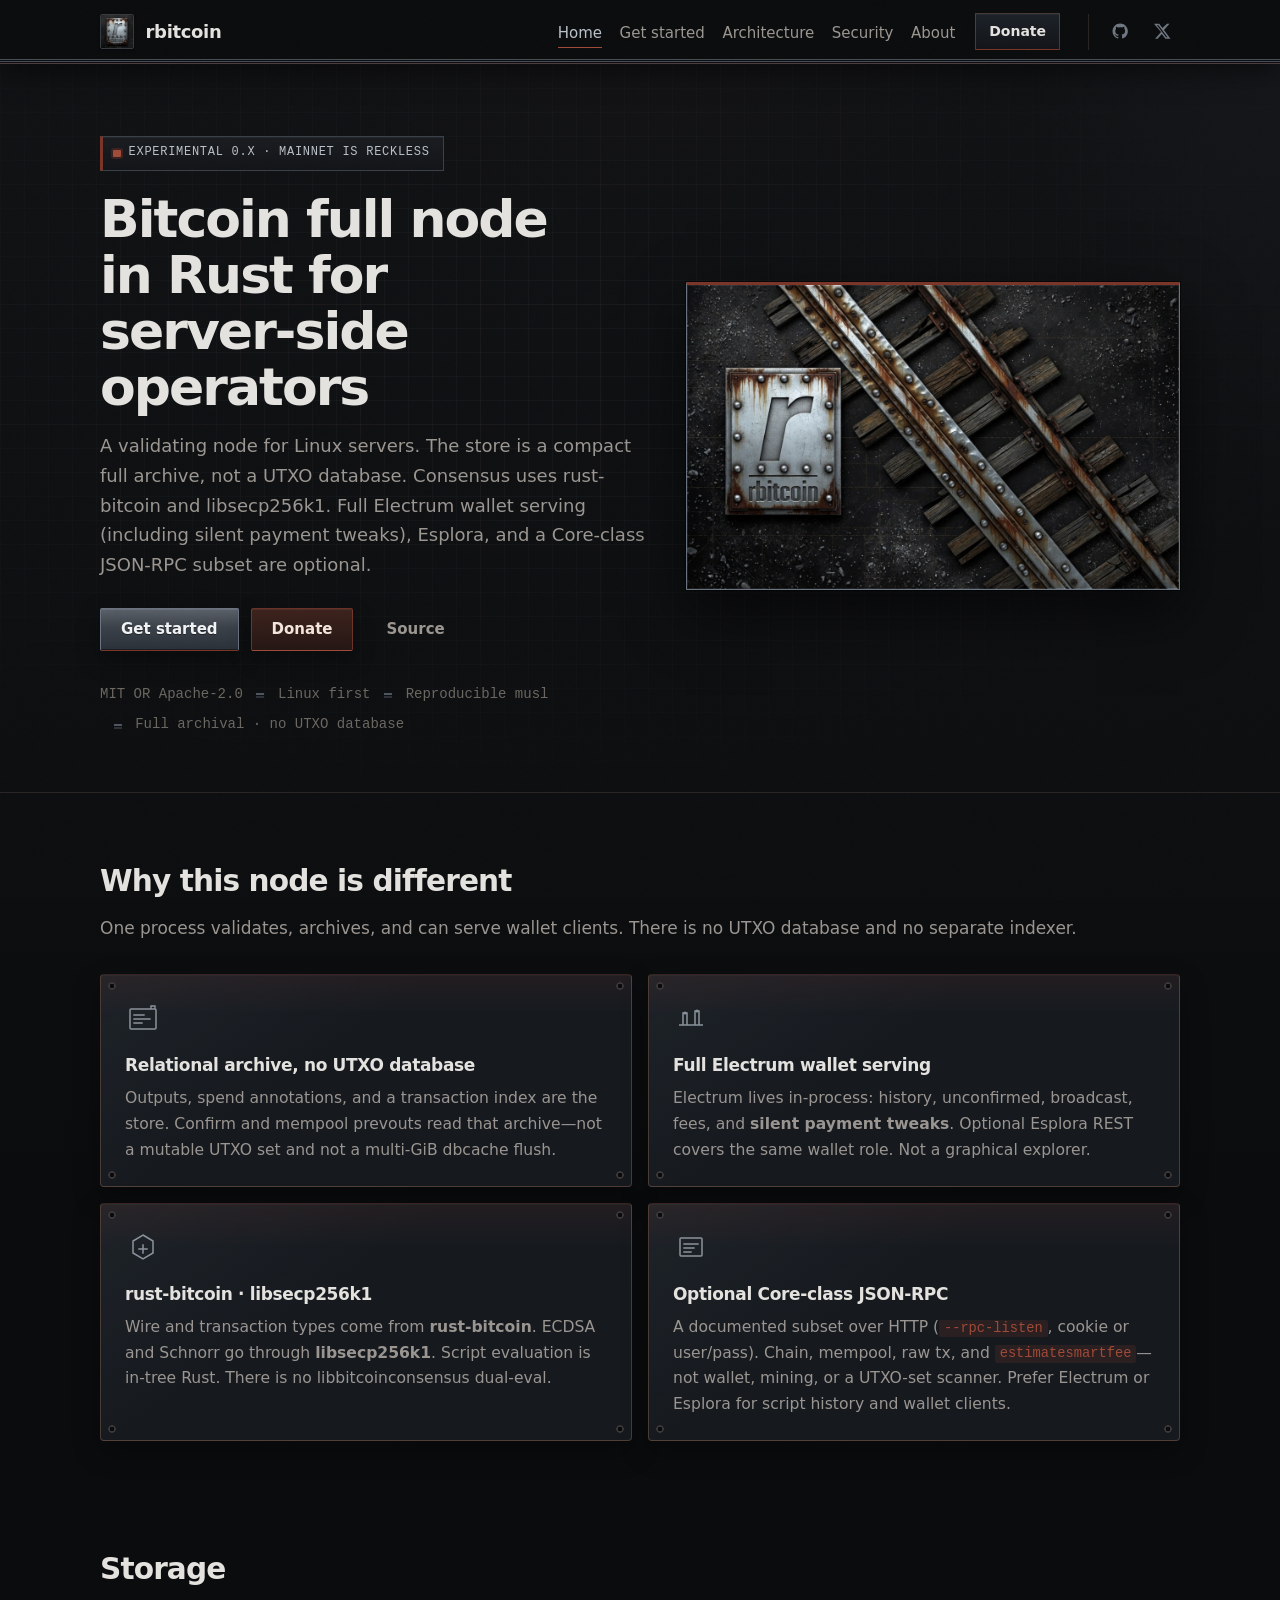
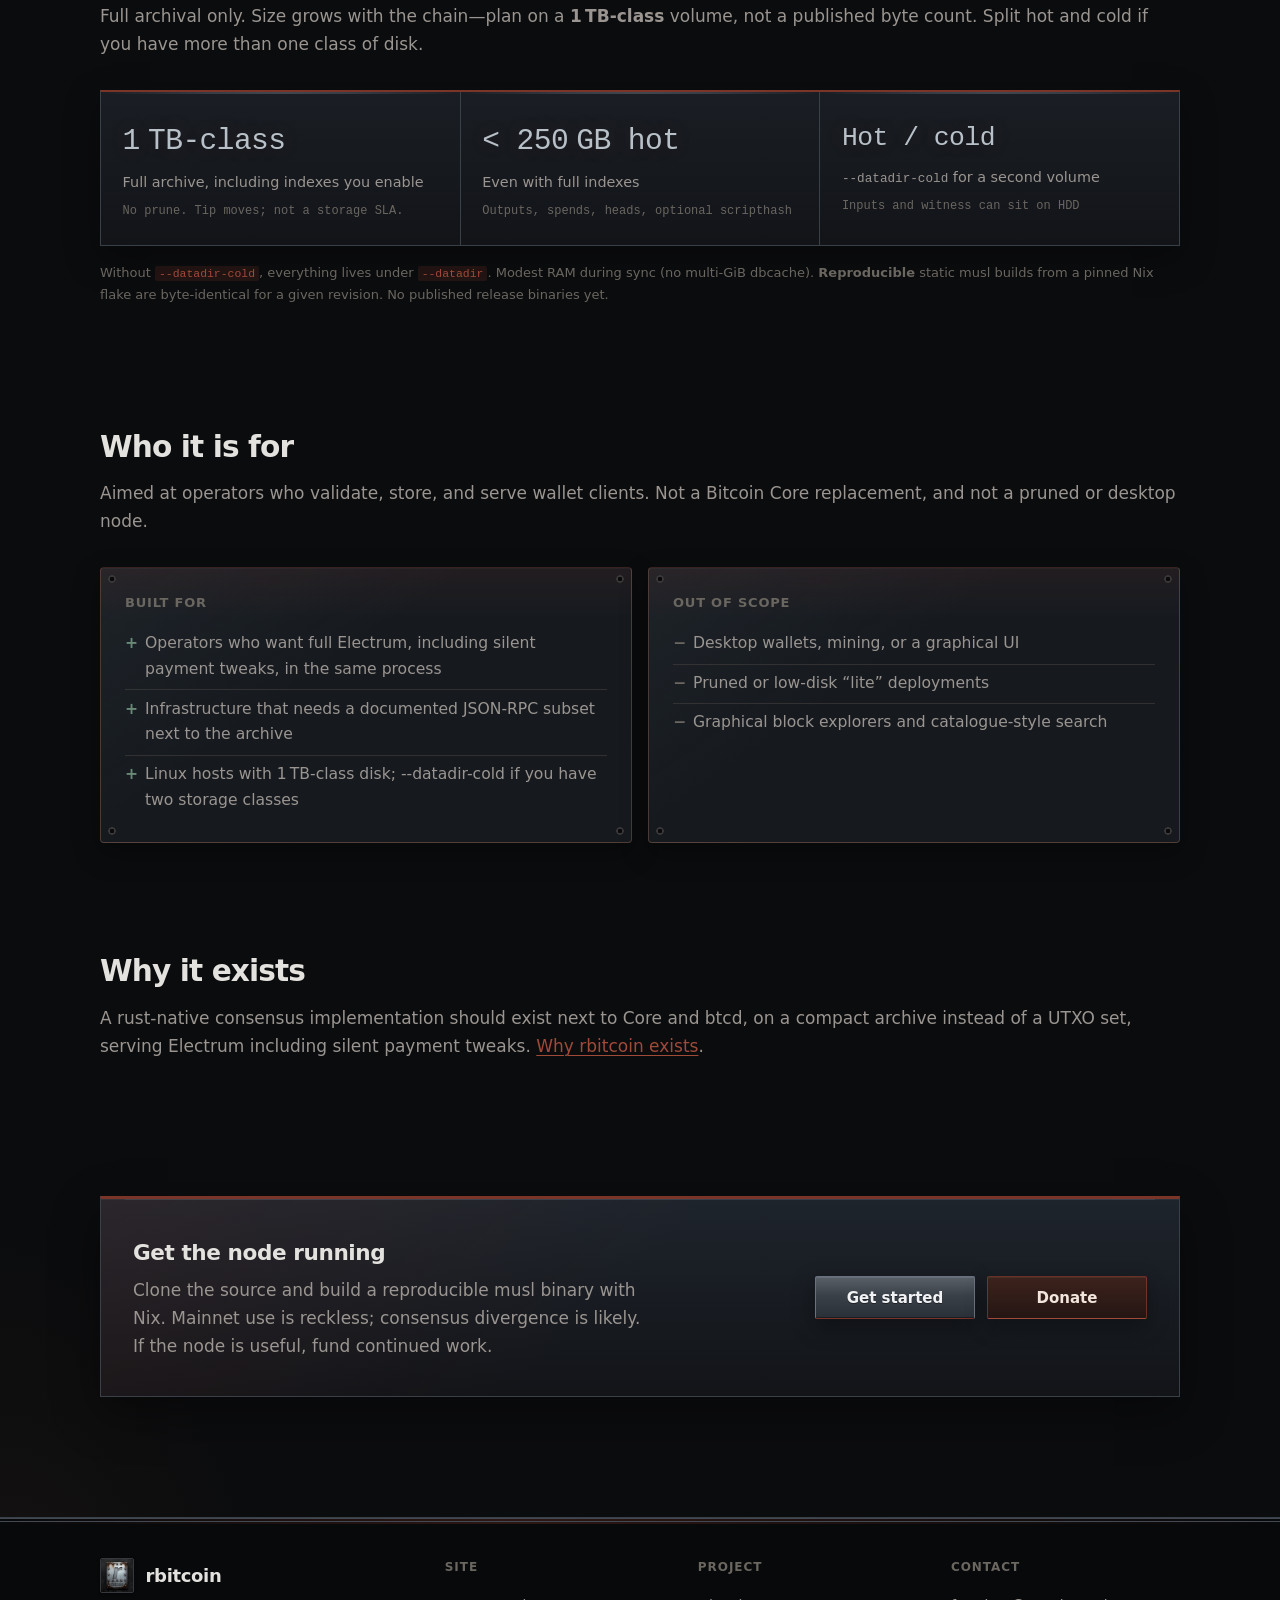
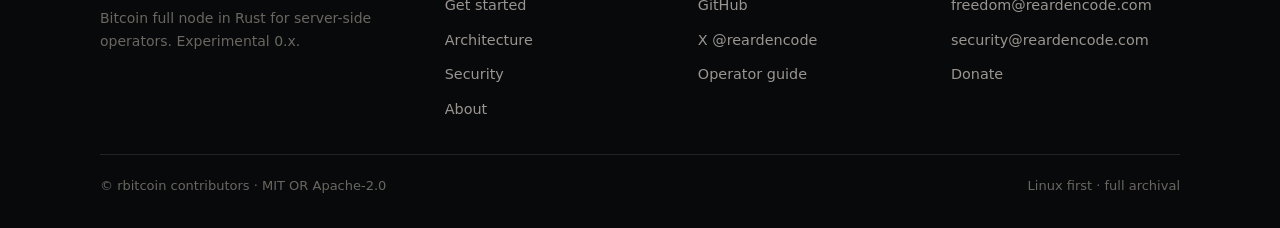
==== public/index.html @ 9a4e05b3 "Add first-person prose on why rbitcoin exists. Lead with an independent rust-native consensus implem" ====
<!DOCTYPE html>
<html lang="en">
  <head>
    <meta charset="utf-8" />
    <meta name="viewport" content="width=device-width, initial-scale=1" />
    <title>rbitcoin — Bitcoin full node in Rust</title>
    <meta
      name="description"
      content="rbitcoin is a Bitcoin full node in Rust: compact full archive on 1 TB-class disks, rust-bitcoin and libsecp256k1, full Electrum including silent payment tweaks, reproducible musl builds."
    />
    <link rel="canonical" href="https://rbitcoin.org/" />
    <meta property="og:type" content="website" />
    <meta property="og:url" content="https://rbitcoin.org/" />
    <meta property="og:title" content="rbitcoin — Bitcoin full node in Rust" />
    <meta
      property="og:description"
      content="Bitcoin full node in Rust for server-side operators. Experimental 0.x. Mainnet use is reckless; consensus divergence is likely."
    />
    <meta property="og:image" content="https://rbitcoin.org/assets/img/og-image.jpg" />
    <meta name="twitter:card" content="summary_large_image" />
    <meta name="twitter:title" content="rbitcoin — Bitcoin full node in Rust" />
    <meta
      name="twitter:description"
      content="Compact full archive, rust-bitcoin and libsecp256k1. Full Electrum including silent payment tweaks."
    />
    <meta name="twitter:image" content="https://rbitcoin.org/assets/img/og-image.jpg" />
    <link rel="icon" href="assets/img/favicon.svg" type="image/svg+xml" />
    <link rel="icon" href="assets/img/icon-192.jpg" type="image/jpeg" sizes="192x192" />
    <link rel="apple-touch-icon" href="assets/img/apple-touch-icon.jpg" sizes="180x180" />
    <link rel="manifest" href="site.webmanifest" />
    <link rel="stylesheet" href="assets/css/main.css" />
  </head>
  <body>
    <a class="skip-link" href="#main">Skip to content</a>
    <header class="site-header">
      <div class="header-inner">
        <a class="brand" href="index.html">
          <img class="brand-mark" src="assets/img/logo.jpg" width="32" height="32" alt="" />
          <span class="brand-name">rbitcoin</span>
        </a>
        <button
          class="nav-toggle"
          type="button"
          data-nav-toggle
          aria-expanded="false"
          aria-controls="site-nav"
          aria-label="Open menu"
        >
          <svg viewBox="0 0 24 24" fill="none" stroke="currentColor" stroke-width="2" aria-hidden="true">
            <path d="M4 7h16M4 12h16M4 17h16" stroke-linecap="round" />
          </svg>
        </button>
        <nav class="nav" id="site-nav" data-nav aria-label="Primary">
          <ul class="nav-links">
            <li><a href="index.html" aria-current="page">Home</a></li>
            <li><a href="get-started/index.html">Get started</a></li>
            <li><a href="architecture/index.html">Architecture</a></li>
            <li><a href="security/index.html">Security</a></li>
            <li><a href="about/index.html">About</a></li>
            <li><a class="nav-cta" href="about/index.html#donate">Donate</a></li>
          </ul>
          <div class="nav-social">
            <a
              class="icon-link"
              href="https://github.com/reardencode/rbitcoin"
              rel="noopener noreferrer"
              target="_blank"
              aria-label="GitHub"
            >
              <svg viewBox="0 0 24 24" fill="currentColor" aria-hidden="true">
                <path
                  d="M12 2C6.477 2 2 6.477 2 12c0 4.42 2.865 8.166 6.839 9.489.5.092.682-.217.682-.482 0-.237-.009-.866-.013-1.7-2.782.603-3.369-1.342-3.369-1.342-.454-1.155-1.11-1.462-1.11-1.462-.908-.62.069-.608.069-.608 1.003.07 1.531 1.03 1.531 1.03.892 1.529 2.341 1.087 2.91.832.092-.647.35-1.088.636-1.338-2.22-.253-4.555-1.11-4.555-4.943 0-1.091.39-1.984 1.029-2.683-.103-.253-.446-1.27.098-2.647 0 0 .84-.269 2.75 1.025A9.578 9.578 0 0112 6.836c.85.004 1.705.114 2.504.336 1.909-1.294 2.747-1.025 2.747-1.025.546 1.377.203 2.394.1 2.647.64.699 1.028 1.592 1.028 2.683 0 3.842-2.339 4.687-4.566 4.935.359.309.678.919.678 1.852 0 1.336-.012 2.415-.012 2.743 0 .267.18.578.688.48C19.138 20.161 22 16.416 22 12c0-5.523-4.477-10-10-10z"
                />
              </svg>
            </a>
            <a
              class="icon-link"
              href="https://x.com/reardencode"
              rel="noopener noreferrer"
              target="_blank"
              aria-label="X (Twitter)"
            >
              <svg viewBox="0 0 24 24" fill="currentColor" aria-hidden="true">
                <path
                  d="M18.244 2.25h3.308l-7.227 8.26 8.502 11.24H16.17l-4.714-6.231-5.401 6.231H2.744l7.727-8.835L1.254 2.25H8.08l4.253 5.622L18.244 2.25zm-1.161 17.52h1.833L7.084 4.126H5.117L17.083 19.77z"
                />
              </svg>
            </a>
          </div>
        </nav>
      </div>
    </header>

    <main id="main">
      <section class="hero hero-split">
        <div class="container">
          <div class="hero-copy">
            <div class="status-chip">Experimental 0.x · mainnet is reckless</div>
            <h1>Bitcoin full node in Rust for server-side operators</h1>
            <p class="hero-lead">
              A validating node for Linux servers. The store is a compact full archive, not a UTXO
              database. Consensus uses rust-bitcoin and libsecp256k1. Full Electrum wallet serving
              (including silent payment tweaks), Esplora, and a Core-class JSON-RPC subset are
              optional.
            </p>
            <div class="hero-actions">
              <a class="btn btn-primary" href="get-started/index.html">Get started</a>
              <a class="btn btn-donate" href="about/index.html#donate">Donate</a>
              <a
                class="btn btn-ghost"
                href="https://github.com/reardencode/rbitcoin"
                rel="noopener noreferrer"
                target="_blank"
                >Source</a
              >
            </div>
            <div class="meta-row">
              <span>MIT OR Apache-2.0</span>
              <span>Linux first</span>
              <span>Reproducible musl</span>
              <span>Full archival · no UTXO database</span>
            </div>
          </div>
          <div class="hero-visual">
            <img
              src="assets/img/og-image.jpg"
              width="1200"
              height="675"
              alt="rbitcoin steel monogram plate beside weathered rails"
              decoding="async"
              fetchpriority="high"
            />
          </div>
        </div>
      </section>

      <hr class="divider" />

      <section class="section">
        <div class="container">
          <div class="section-head">
            <h2>Why this node is different</h2>
            <p>
              One process validates, archives, and can serve wallet clients. There is no UTXO
              database and no separate indexer.
            </p>
          </div>
          <div class="grid-2">
            <article class="card">
              <svg class="card-icon" viewBox="0 0 36 36" fill="none" aria-hidden="true">
                <rect x="5" y="8" width="26" height="20" rx="1" stroke="currentColor" stroke-width="1.5" />
                <path d="M9 14h10M9 18h16M9 22h8" stroke="currentColor" stroke-width="1.4" stroke-linecap="square" />
                <path d="M26 8v-3h4v3" stroke="currentColor" stroke-width="1.4" />
              </svg>
              <h3>Relational archive, no UTXO database</h3>
              <p>
                Outputs, spend annotations, and a transaction index are the store. Confirm and
                mempool prevouts read that archive—not a mutable UTXO set and not a multi‑GiB
                dbcache flush.
              </p>
            </article>
            <article class="card">
              <svg class="card-icon" viewBox="0 0 36 36" fill="none" aria-hidden="true">
                <path d="M6 24h24M10 24V12h4v12M22 24V10h4v14" stroke="currentColor" stroke-width="1.5" />
                <circle cx="12" cy="12" r="1.6" fill="currentColor" />
                <circle cx="24" cy="10" r="1.6" fill="currentColor" />
              </svg>
              <h3>Full Electrum wallet serving</h3>
              <p>
                Electrum lives in-process: history, unconfirmed, broadcast, fees, and
                <strong>silent payment tweaks</strong>. Optional Esplora REST covers the same wallet
                role. Not a graphical explorer.
              </p>
            </article>
            <article class="card">
              <svg class="card-icon" viewBox="0 0 36 36" fill="none" aria-hidden="true">
                <path d="M18 6l10 6v12l-10 6-10-6V12z" stroke="currentColor" stroke-width="1.5" />
                <path d="M18 16v8M14 20h8" stroke="currentColor" stroke-width="1.5" stroke-linecap="square" />
              </svg>
              <h3>rust-bitcoin · libsecp256k1</h3>
              <p>
                Wire and transaction types come from <strong>rust-bitcoin</strong>. ECDSA and Schnorr
                go through <strong>libsecp256k1</strong>. Script evaluation is in-tree Rust. There is
                no libbitcoinconsensus dual-eval.
              </p>
            </article>
            <article class="card">
              <svg class="card-icon" viewBox="0 0 36 36" fill="none" aria-hidden="true">
                <rect x="7" y="9" width="22" height="18" rx="1" stroke="currentColor" stroke-width="1.5" />
                <path d="M11 15h14M11 19h10M11 23h7" stroke="currentColor" stroke-width="1.4" stroke-linecap="square" />
              </svg>
              <h3>Optional Core-class JSON-RPC</h3>
              <p>
                A documented subset over HTTP (<code>--rpc-listen</code>, cookie or user/pass). Chain,
                mempool, raw tx, and <code>estimatesmartfee</code>—not wallet, mining, or a UTXO-set
                scanner. Prefer Electrum or Esplora for script history and wallet clients.
              </p>
            </article>
          </div>
        </div>
      </section>

      <section class="section section-tight">
        <div class="container">
          <div class="section-head">
            <h2>Storage</h2>
            <p>
              Full archival only. Size grows with the chain—plan on a <strong>1 TB-class</strong>
              volume, not a published byte count. Split hot and cold if you have more than one class
              of disk.
            </p>
          </div>
          <div class="metrics">
            <div class="metric">
              <span class="metric-value">1 TB-class</span>
              <span class="metric-label">Full archive, including indexes you enable</span>
              <span class="metric-note">No prune. Tip moves; not a storage SLA.</span>
            </div>
            <div class="metric">
              <span class="metric-value">&lt; 250 GB hot</span>
              <span class="metric-label">Even with full indexes</span>
              <span class="metric-note">Outputs, spends, heads, optional scripthash</span>
            </div>
            <div class="metric">
              <span class="metric-value metric-value-flag">Hot / cold</span>
              <span class="metric-label"><code>--datadir-cold</code> for a second volume</span>
              <span class="metric-note">Inputs and witness can sit on HDD</span>
            </div>
          </div>
          <p class="footnote">
            Without <code>--datadir-cold</code>, everything lives under <code>--datadir</code>.
            Modest RAM during sync (no multi‑GiB dbcache). <strong>Reproducible</strong> static musl
            builds from a pinned Nix flake are byte-identical for a given revision. No published
            release binaries yet.
          </p>
        </div>
      </section>

      <section class="section">
        <div class="container">
          <div class="section-head">
            <h2>Who it is for</h2>
            <p>
              Aimed at operators who validate, store, and serve wallet clients. Not a Bitcoin Core
              replacement, and not a pruned or desktop node.
            </p>
          </div>
          <div class="audience">
            <div class="card list-card for">
              <h3>Built for</h3>
              <ul>
                <li>Operators who want full Electrum, including silent payment tweaks, in the same process</li>
                <li>Infrastructure that needs a documented JSON-RPC subset next to the archive</li>
                <li>Linux hosts with 1 TB-class disk; --datadir-cold if you have two storage classes</li>
              </ul>
            </div>
            <div class="card list-card not">
              <h3>Out of scope</h3>
              <ul>
                <li>Desktop wallets, mining, or a graphical UI</li>
                <li>Pruned or low-disk “lite” deployments</li>
                <li>Graphical block explorers and catalogue-style search</li>
              </ul>
            </div>
          </div>
        </div>
      </section>

      <section class="section section-tight">
        <div class="container">
          <div class="section-head">
            <h2>Why it exists</h2>
            <p>
              A rust-native consensus implementation should exist next to Core and btcd, on a compact
              archive instead of a UTXO set, serving Electrum including silent payment tweaks.
              <a href="about/index.html#why">Why rbitcoin exists</a>.
            </p>
          </div>
        </div>
      </section>

      <section class="section section-tight">
        <div class="container">
          <div class="cta-band">
            <div>
              <h2>Get the node running</h2>
              <p>
                Clone the source and build a reproducible musl binary with Nix. Mainnet use is reckless;
                consensus divergence is likely. If the node is useful, fund continued work.
              </p>
            </div>
            <div class="hero-actions">
              <a class="btn btn-primary" href="get-started/index.html">Get started</a>
              <a class="btn btn-donate" href="about/index.html#donate">Donate</a>
            </div>
          </div>
        </div>
      </section>
    </main>

    <footer class="site-footer">
      <div class="container">
        <div class="footer-grid">
          <div class="footer-brand">
            <a class="brand" href="index.html">
              <img class="brand-mark" src="assets/img/logo.jpg" width="32" height="32" alt="" />
              <span class="brand-name">rbitcoin</span>
            </a>
            <p>Bitcoin full node in Rust for server-side operators. Experimental 0.x.</p>
          </div>
          <div class="footer-col">
            <h3>Site</h3>
            <ul>
              <li><a href="get-started/index.html">Get started</a></li>
              <li><a href="architecture/index.html">Architecture</a></li>
              <li><a href="security/index.html">Security</a></li>
              <li><a href="about/index.html">About</a></li>
            </ul>
          </div>
          <div class="footer-col">
            <h3>Project</h3>
            <ul>
              <li>
                <a href="https://github.com/reardencode/rbitcoin" rel="noopener noreferrer" target="_blank"
                  >GitHub</a
                >
              </li>
              <li>
                <a href="https://x.com/reardencode" rel="noopener noreferrer" target="_blank">X @reardencode</a>
              </li>
              <li>
                <a
                  href="https://github.com/reardencode/rbitcoin/blob/master/OPERATOR.md"
                  rel="noopener noreferrer"
                  target="_blank"
                  >Operator guide</a
                >
              </li>
            </ul>
          </div>
          <div class="footer-col">
            <h3>Contact</h3>
            <ul>
              <li><a href="mailto:freedom@reardencode.com">freedom@reardencode.com</a></li>
              <li><a href="mailto:security@reardencode.com">security@reardencode.com</a></li>
              <li><a href="about/index.html#donate">Donate</a></li>
            </ul>
          </div>
        </div>
        <div class="footer-bottom">
          <span>© rbitcoin contributors · MIT OR Apache-2.0</span>
          <span>Linux first · full archival</span>
        </div>
      </div>
    </footer>
    <script src="assets/js/main.js" defer></script>
  </body>
</html>
---- public/assets/css/main.css ----
/* rbitcoin.org — Rearden Metal / rail / rusted post-collapse */

@font-face {
  font-family: "IBM Plex Sans";
  src: url("../fonts/IBMPlexSans-Regular.woff2") format("woff2");
  font-weight: 400;
  font-style: normal;
  font-display: swap;
}
@font-face {
  font-family: "IBM Plex Sans";
  src: url("../fonts/IBMPlexSans-Medium.woff2") format("woff2");
  font-weight: 500;
  font-style: normal;
  font-display: swap;
}
@font-face {
  font-family: "IBM Plex Sans";
  src: url("../fonts/IBMPlexSans-SemiBold.woff2") format("woff2");
  font-weight: 600;
  font-style: normal;
  font-display: swap;
}
@font-face {
  font-family: "IBM Plex Sans";
  src: url("../fonts/IBMPlexSans-Bold.woff2") format("woff2");
  font-weight: 700;
  font-style: normal;
  font-display: swap;
}
@font-face {
  font-family: "IBM Plex Mono";
  src: url("../fonts/IBMPlexMono-Regular.woff2") format("woff2");
  font-weight: 400;
  font-style: normal;
  font-display: swap;
}
@font-face {
  font-family: "IBM Plex Mono";
  src: url("../fonts/IBMPlexMono-Medium.woff2") format("woff2");
  font-weight: 500;
  font-style: normal;
  font-display: swap;
}

:root {
  /* Ash, slag, soot */
  --bg: #0b0c0e;
  --bg-elevated: #121418;
  --bg-panel: #161a1f;
  --bg-panel-hover: #1c2128;
  --border: rgba(120, 100, 90, 0.28);
  --border-strong: rgba(150, 110, 90, 0.4);
  --text: #e4e2de;
  --text-muted: #9a9590;
  --text-dim: #6a6660;
  /* Oxide rust (not orange copper) + Rearden steel */
  --copper: #7a3428; /* iron oxide */
  --copper-bright: #a04a38;
  --copper-deep: #3d1812;
  --copper-dim: rgba(122, 52, 40, 0.2);
  --brass: #8a8070; /* weathered highlight, not shiny brass */
  --brass-bright: #c4b8a4;
  --patina: #4a5a52; /* cold oxide green-grey */
  --patina-bright: #6a8a78;
  --steel: #6e7680;
  --steel-bright: #b8c0c8;
  --rearden: #8a929c; /* pale Rearden alloy */
  --rail: #3a4048;
  --rail-hi: #6a7280;
  --tie: #2a2218;
  --tie-hi: #4a3a28;
  --ok: #6a8a78;
  --warn: #a04a38;
  --font-sans: "IBM Plex Sans", system-ui, -apple-system, "Segoe UI", sans-serif;
  --font-mono: "IBM Plex Mono", ui-monospace, "Cascadia Code", Menlo, monospace;
  --radius: 4px;
  --radius-sm: 2px;
  --shadow: 0 14px 40px rgba(0, 0, 0, 0.55);
  --max: 1120px;
  --header-h: 4rem;
  --ease: cubic-bezier(0.22, 1, 0.36, 1);
  /* Spike / bolt head */
  --rivet: radial-gradient(
    circle at 38% 32%,
    #9a9088 0 16%,
    #5a5050 28% 40%,
    #2a2424 52% 70%,
    #121010 75% 100%
  );
}

*,
*::before,
*::after {
  box-sizing: border-box;
}

html {
  scroll-behavior: smooth;
}

@media (prefers-reduced-motion: reduce) {
  html {
    scroll-behavior: auto;
  }
  *,
  *::before,
  *::after {
    animation-duration: 0.01ms !important;
    animation-iteration-count: 1 !important;
    transition-duration: 0.01ms !important;
  }
}

body {
  margin: 0;
  min-height: 100vh;
  font-family: var(--font-sans);
  font-size: 1.0625rem;
  line-height: 1.65;
  color: var(--text);
  background: var(--bg);
  background-image:
    /* distant furnace glow — rust, low */
    radial-gradient(ellipse 80% 50% at 50% -20%, rgba(122, 52, 40, 0.12), transparent 55%),
    /* slag heap */
    radial-gradient(ellipse 45% 35% at 0% 100%, rgba(40, 28, 24, 0.5), transparent 50%),
    /* cold steel wash */
    radial-gradient(ellipse 40% 30% at 100% 0%, rgba(100, 110, 120, 0.06), transparent 50%),
    linear-gradient(180deg, #101214 0%, var(--bg) 35%);
  -webkit-font-smoothing: antialiased;
}

/* Film of grit over the page */
body::before {
  content: "";
  position: fixed;
  inset: 0;
  pointer-events: none;
  z-index: 9999;
  opacity: 0.045;
  background-image: url("data:image/svg+xml,%3Csvg viewBox='0 0 256 256' xmlns='http://www.w3.org/2000/svg'%3E%3Cfilter id='n'%3E%3CfeTurbulence type='fractalNoise' baseFrequency='0.85' numOctaves='4' stitchTiles='stitch'/%3E%3C/filter%3E%3Crect width='100%25' height='100%25' filter='url(%23n)'/%3E%3C/svg%3E");
  mix-blend-mode: overlay;
}

img,
svg {
  display: block;
  max-width: 100%;
}

a {
  color: var(--copper-bright);
  text-decoration-thickness: 1px;
  text-underline-offset: 0.18em;
  transition: color 0.15s var(--ease);
}

a:hover {
  color: #c86a52;
}

a:focus-visible,
button:focus-visible,
.btn:focus-visible {
  outline: 2px solid var(--copper-bright);
  outline-offset: 3px;
}

.skip-link {
  position: absolute;
  left: 1rem;
  top: -4rem;
  z-index: 100;
  padding: 0.5rem 1rem;
  background: var(--copper);
  color: #f2e6d4;
  font-weight: 600;
  border-radius: var(--radius-sm);
  text-decoration: none;
}

.skip-link:focus {
  top: 1rem;
}

/* ——— Header (rail section) ——— */
.site-header {
  position: sticky;
  top: 0;
  z-index: 50;
  height: var(--header-h);
  border-bottom: 1px solid var(--rail);
  background: rgba(11, 12, 14, 0.92);
  backdrop-filter: blur(14px);
  -webkit-backdrop-filter: blur(14px);
  box-shadow: 0 8px 28px rgba(0, 0, 0, 0.5);
}

/* Twin rails under header */
.site-header::after {
  content: "";
  position: absolute;
  left: 0;
  right: 0;
  bottom: 0;
  height: 5px;
  background:
    linear-gradient(
      180deg,
      transparent 0,
      transparent 1px,
      var(--rail-hi) 1px,
      var(--rail) 2px,
      transparent 2px,
      transparent 3px,
      var(--rail-hi) 3px,
      var(--rail) 4px,
      transparent 4px
    );
  box-shadow: 0 1px 0 rgba(122, 52, 40, 0.35);
  pointer-events: none;
  opacity: 0.85;
}

.header-inner {
  max-width: var(--max);
  margin: 0 auto;
  padding: 0 1.25rem;
  height: 100%;
  display: flex;
  align-items: center;
  justify-content: space-between;
  gap: 1rem;
}

.brand {
  display: flex;
  align-items: center;
  gap: 0.7rem;
  text-decoration: none;
  color: var(--text);
  font-weight: 600;
  letter-spacing: -0.02em;
}

.brand:hover {
  color: var(--text);
}

.brand img {
  flex-shrink: 0;
}

.brand-name {
  font-size: 1.125rem;
}

.brand-name span {
  color: var(--copper-bright);
  font-weight: 500;
}

.nav {
  display: flex;
  align-items: center;
  gap: 0.25rem 1.25rem;
}

.nav-links {
  display: flex;
  align-items: center;
  gap: 0.15rem 1.1rem;
  list-style: none;
  margin: 0;
  padding: 0;
}

.nav-links a {
  color: var(--text-muted);
  text-decoration: none;
  font-size: 0.9375rem;
  font-weight: 500;
  padding: 0.35rem 0;
  border-bottom: 1px solid transparent;
}

.nav-links a:hover,
.nav-links a[aria-current="page"] {
  color: var(--steel-bright);
  border-bottom-color: var(--copper-bright);
}

.nav-links .nav-cta {
  display: inline-flex;
  align-items: center;
  justify-content: center;
  padding: 0.38rem 0.8rem;
  margin-left: 0.15rem;
  font-size: 0.875rem;
  font-weight: 600;
  color: var(--text);
  text-decoration: none;
  border: 1px solid var(--border-strong);
  border-bottom-color: var(--copper);
  background: linear-gradient(180deg, #1c2128 0%, #121418 100%);
  box-shadow: inset 0 1px 0 rgba(180, 190, 200, 0.06);
}

.nav-links .nav-cta:hover,
.nav-links .nav-cta:focus-visible {
  color: var(--text);
  border-color: var(--steel);
  border-bottom-color: var(--copper-bright);
}

.nav-social {
  display: flex;
  align-items: center;
  gap: 0.35rem;
  margin-left: 0.5rem;
  padding-left: 0.85rem;
  border-left: 1px solid var(--border);
}

.icon-link {
  display: inline-flex;
  align-items: center;
  justify-content: center;
  width: 2.25rem;
  height: 2.25rem;
  color: var(--steel);
  border-radius: var(--radius-sm);
  text-decoration: none;
  transition: color 0.15s, background 0.15s;
}

.icon-link:hover {
  color: var(--text);
  background: var(--bg-panel);
}

.icon-link svg {
  width: 1.15rem;
  height: 1.15rem;
}

.nav-toggle {
  display: none;
  background: transparent;
  border: 1px solid var(--border);
  color: var(--text);
  border-radius: var(--radius-sm);
  width: 2.5rem;
  height: 2.5rem;
  padding: 0;
  cursor: pointer;
  align-items: center;
  justify-content: center;
}

.nav-toggle svg {
  width: 1.25rem;
  height: 1.25rem;
}

@media (max-width: 980px) {
  .nav-toggle {
    display: inline-flex;
  }

  .nav {
    position: fixed;
    inset: var(--header-h) 0 auto 0;
    flex-direction: column;
    align-items: stretch;
    gap: 0;
    padding: 1rem 1.25rem 1.25rem;
    background: rgba(10, 8, 7, 0.97);
    border-bottom: 1px solid var(--border-strong);
    transform: translateY(-120%);
    opacity: 0;
    pointer-events: none;
    transition: transform 0.25s var(--ease), opacity 0.2s;
  }

  .nav.is-open {
    transform: translateY(0);
    opacity: 1;
    pointer-events: auto;
  }

  .nav-links {
    flex-direction: column;
    align-items: stretch;
    gap: 0;
  }

  .nav-links a {
    padding: 0.75rem 0;
    border-bottom: 1px solid var(--border);
  }

  .nav-links .nav-cta {
    margin: 0.75rem 0 0;
    width: 100%;
    padding: 0.7rem 0.8rem;
  }

  .nav-social {
    margin: 0.75rem 0 0;
    padding: 0.75rem 0 0;
    border-left: none;
    border-top: 1px solid var(--border);
  }
}

/* ——— Layout ——— */
main {
  min-height: calc(100vh - var(--header-h) - 12rem);
}

.container {
  max-width: var(--max);
  margin: 0 auto;
  padding: 0 1.25rem;
}

.section {
  padding: 4rem 0;
}

.section-tight {
  padding: 2.5rem 0;
}

.section-head {
  margin-bottom: 2rem;
  max-width: none; /* match full content width (cards/metrics below) */
}

.section-head h2 {
  margin: 0 0 0.5rem;
  font-size: clamp(1.5rem, 3vw, 1.85rem);
  letter-spacing: -0.03em;
  font-weight: 650;
}

.section-head p {
  margin: 0;
  color: var(--text-muted);
}

/* ——— Hero ——— */
.hero {
  position: relative;
  padding: 4.5rem 0 3.5rem;
  overflow: hidden;
}

/* Survey grid + grit (same world as OG art) */
.hero::before {
  content: "";
  position: absolute;
  inset: 0;
  background-image:
    linear-gradient(rgba(122, 52, 40, 0.06) 1px, transparent 1px),
    linear-gradient(90deg, rgba(122, 52, 40, 0.06) 1px, transparent 1px),
    linear-gradient(rgba(110, 118, 128, 0.08) 1px, transparent 1px),
    linear-gradient(90deg, rgba(110, 118, 128, 0.08) 1px, transparent 1px);
  background-size: 120px 120px, 120px 120px, 24px 24px, 24px 24px;
  mask-image: radial-gradient(ellipse 90% 85% at 40% 40%, black 15%, transparent 78%);
  opacity: 0.9;
  pointer-events: none;
}

/* Home hero: copy + full OG art (plate + rails) */
.hero-split .container {
  position: relative;
  z-index: 1;
  display: grid;
  grid-template-columns: minmax(0, 1.05fr) minmax(0, 0.95fr);
  gap: 2rem 2.5rem;
  align-items: center;
}

.hero-copy {
  min-width: 0;
}

.hero-visual {
  position: relative;
  min-width: 0;
  border: 1px solid var(--rail-hi);
  border-top: 3px solid var(--copper);
  box-shadow:
    0 22px 56px rgba(0, 0, 0, 0.62),
    0 0 0 1px rgba(0, 0, 0, 0.55),
    inset 0 0 0 1px rgba(200, 208, 216, 0.08);
  background: #0a0c0e;
  overflow: hidden;
  aspect-ratio: 16 / 10;
}

.hero-visual img {
  display: block;
  width: 100%;
  height: 100%;
  object-fit: cover;
  object-position: center;
}

.hero-visual::after {
  content: "";
  position: absolute;
  inset: 0;
  pointer-events: none;
  box-shadow: inset 0 0 40px rgba(0, 0, 0, 0.35);
  border: 1px solid rgba(138, 146, 156, 0.12);
}

/* Subpages: photoreal track strip (same asset family as OG) */
.hero-tracks {
  position: absolute;
  z-index: 0;
  top: 0;
  right: 0;
  bottom: 0;
  width: min(42%, 28rem);
  pointer-events: none;
  overflow: hidden;
  opacity: 0.9;
  mask-image: linear-gradient(90deg, transparent 0%, black 18%, black 100%);
  -webkit-mask-image: linear-gradient(90deg, transparent 0%, black 18%, black 100%);
  box-shadow: inset 8px 0 20px rgba(0, 0, 0, 0.35);
}

.hero-tracks img {
  display: block;
  width: 100%;
  height: 100%;
  object-fit: cover;
  object-position: 30% center;
  filter: saturate(0.88) contrast(1.08) brightness(0.92);
}

.hero .container {
  position: relative;
  z-index: 1;
}

@media (max-width: 900px) {
  .hero-split .container {
    grid-template-columns: 1fr;
    gap: 1.75rem;
  }

  .hero-visual {
    max-width: 36rem;
    aspect-ratio: 16 / 9;
  }

  .hero-tracks {
    width: min(55%, 18rem);
    opacity: 0.55;
  }
}

@media (max-width: 560px) {
  .hero-tracks {
    display: none;
  }
}

/* Brand mark — photoreal plate (matches OG) */
.brand-mark {
  width: 2.15rem;
  height: 2.15rem;
  object-fit: cover;
  object-position: center;
  border-radius: 2px;
  border: 1px solid rgba(138, 146, 156, 0.35);
  box-shadow: 0 1px 3px rgba(0, 0, 0, 0.45);
}

.status-chip {
  display: inline-flex;
  align-items: center;
  gap: 0.5rem;
  padding: 0.4rem 0.85rem 0.4rem 0.65rem;
  margin-bottom: 1.25rem;
  font-family: var(--font-mono);
  font-size: 0.75rem;
  font-weight: 500;
  letter-spacing: 0.06em;
  text-transform: uppercase;
  color: var(--steel-bright);
  background: linear-gradient(180deg, #1a1c20, #121418);
  border: 1px solid var(--rail);
  border-left: 3px solid var(--copper);
  border-radius: 0;
  box-shadow: inset 0 1px 0 rgba(180, 190, 200, 0.06);
}

.status-chip::before {
  content: "";
  width: 0.45rem;
  height: 0.45rem;
  border-radius: 1px;
  background: var(--copper-bright);
  box-shadow: 0 0 0 2px rgba(122, 52, 40, 0.35);
}

.hero h1 {
  margin: 0 0 1rem;
  max-width: 18ch;
  font-size: clamp(2.2rem, 5.6vw, 3.25rem);
  line-height: 1.08;
  letter-spacing: -0.038em;
  font-weight: 700;
}

.hero-split h1 {
  max-width: 13ch;
}

.hero-lead {
  margin: 0 0 1.75rem;
  max-width: 36rem;
  font-size: 1.125rem;
  color: var(--text-muted);
}

.hero-split .hero-lead {
  max-width: none;
}

.hero-actions {
  display: flex;
  flex-wrap: wrap;
  gap: 0.75rem;
  margin-bottom: 2rem;
}

.meta-row {
  display: flex;
  flex-wrap: wrap;
  align-items: center;
  gap: 0.45rem 0;
  color: var(--text-dim);
  font-size: 0.875rem;
  font-family: var(--font-mono);
}

.meta-row span {
  display: inline-flex;
  align-items: center;
}

.meta-row span:not(:first-child)::before {
  content: "";
  display: inline-block;
  width: 8px;
  height: 2px;
  margin: 0 0.85rem;
  background: var(--rail-hi);
  box-shadow: 0 3px 0 var(--rail);
  flex-shrink: 0;
  opacity: 0.7;
}

/* ——— Buttons ——— */
.btn {
  display: inline-flex;
  align-items: center;
  justify-content: center;
  gap: 0.5rem;
  padding: 0.72rem 1.25rem;
  font-family: inherit;
  font-size: 0.9375rem;
  font-weight: 600;
  line-height: 1.2;
  text-decoration: none;
  border-radius: var(--radius-sm);
  border: 1px solid transparent;
  cursor: pointer;
  transition: background 0.15s, border-color 0.15s, color 0.15s, transform 0.15s, box-shadow 0.15s;
}

.btn:active {
  transform: translateY(1px);
}

.btn-primary {
  background: linear-gradient(180deg, #5a6068 0%, #3a4048 45%, #2a3038 100%);
  color: #f0f2f4;
  border-color: var(--rail-hi);
  border-bottom-color: var(--copper);
  box-shadow:
    0 1px 0 rgba(200, 210, 220, 0.12) inset,
    0 -1px 0 rgba(0, 0, 0, 0.4) inset,
    0 8px 22px rgba(0, 0, 0, 0.35);
  text-shadow: 0 1px 0 rgba(0, 0, 0, 0.4);
}

.btn-primary:hover {
  color: #fff;
  background: linear-gradient(180deg, #6a7280 0%, #4a525c 50%, #3a4048 100%);
  border-bottom-color: var(--copper-bright);
}

.btn-secondary {
  background: linear-gradient(180deg, #1c2128 0%, #121418 100%);
  color: var(--text);
  border-color: var(--border-strong);
  box-shadow: inset 0 1px 0 rgba(180, 190, 200, 0.06);
}

.btn-secondary:hover {
  color: var(--text);
  background: var(--bg-panel-hover);
  border-color: var(--steel);
}

.btn-ghost {
  background: transparent;
  color: var(--text-muted);
  border-color: transparent;
}

.btn-ghost:hover {
  color: var(--steel-bright);
  background: rgba(30, 34, 40, 0.7);
}

.btn-donate {
  background: linear-gradient(180deg, #3d221c 0%, #241614 100%);
  color: #f2e6dc;
  border-color: rgba(160, 74, 56, 0.55);
  border-bottom-color: var(--copper-bright);
  box-shadow:
    inset 0 1px 0 rgba(200, 160, 140, 0.1),
    0 8px 22px rgba(0, 0, 0, 0.32);
}

.btn-donate:hover {
  color: #fff8f2;
  background: linear-gradient(180deg, #4a2a22 0%, #2e1a16 100%);
  border-color: var(--copper-bright);
}

/* ——— Cards / grid ——— */
.grid-3 {
  display: grid;
  grid-template-columns: repeat(3, 1fr);
  gap: 1rem;
}

.grid-2 {
  display: grid;
  grid-template-columns: repeat(2, 1fr);
  gap: 1rem;
}

@media (max-width: 860px) {
  .grid-3 {
    grid-template-columns: 1fr;
  }
  .grid-2 {
    grid-template-columns: 1fr;
  }
}

.card {
  position: relative;
  background-color: var(--bg-panel);
  background-image:
    /* bolt holes at corners — mill plate */
    radial-gradient(circle at 11px 11px, #0a0a0c 0 2px, #3a3838 2.5px 3.5px, transparent 4px),
    radial-gradient(circle at calc(100% - 11px) 11px, #0a0a0c 0 2px, #3a3838 2.5px 3.5px, transparent 4px),
    radial-gradient(circle at 11px calc(100% - 11px), #0a0a0c 0 2px, #3a3838 2.5px 3.5px, transparent 4px),
    radial-gradient(circle at calc(100% - 11px) calc(100% - 11px), #0a0a0c 0 2px, #3a3838 2.5px 3.5px, transparent 4px),
    /* rust bleed top edge */
    linear-gradient(180deg, rgba(122, 52, 40, 0.12) 0%, transparent 18%),
    linear-gradient(145deg, rgba(90, 100, 110, 0.12) 0%, transparent 40%);
  border: 1px solid var(--border-strong);
  border-top-color: rgba(122, 52, 40, 0.35);
  border-radius: var(--radius);
  padding: 1.45rem 1.5rem 1.4rem;
  box-shadow:
    0 1px 0 rgba(180, 190, 200, 0.04) inset,
    0 10px 28px rgba(0, 0, 0, 0.32);
  transition: border-color 0.15s, background-color 0.15s, box-shadow 0.15s;
}

.card:hover {
  border-color: rgba(150, 120, 110, 0.5);
  border-top-color: rgba(160, 74, 56, 0.55);
  background-color: var(--bg-panel-hover);
  box-shadow:
    0 1px 0 rgba(180, 190, 200, 0.07) inset,
    0 12px 32px rgba(0, 0, 0, 0.4);
}

.card-icon {
  width: 2.25rem;
  height: 2.25rem;
  margin: 0.15rem 0 0.9rem;
  color: var(--rearden);
}

.card h3 {
  margin: 0 0 0.45rem;
  font-size: 1.0625rem;
  letter-spacing: -0.02em;
}

.card p {
  margin: 0;
  color: var(--text-muted);
  font-size: 0.975rem;
}

/* ——— Metrics ——— */
.metrics {
  display: grid;
  grid-template-columns: repeat(3, 1fr);
  gap: 1px;
  background: var(--rail);
  border: 1px solid var(--rail);
  border-top: 2px solid var(--copper);
  border-radius: 0;
  overflow: hidden;
  box-shadow: 0 12px 32px rgba(0, 0, 0, 0.35);
}

.metric {
  position: relative;
  background: linear-gradient(180deg, #1a1e24 0%, #121418 100%);
  padding: 1.55rem 1.35rem 1.45rem;
}

.metric::before {
  content: "";
  position: absolute;
  left: 0;
  right: 0;
  top: 0;
  height: 2px;
  background: linear-gradient(90deg, transparent, var(--rail-hi) 30%, var(--rearden) 50%, var(--rail-hi) 70%, transparent);
  opacity: 0.35;
}

.metric-value {
  display: block;
  font-family: var(--font-mono);
  font-size: clamp(1.5rem, 3vw, 1.85rem);
  font-weight: 500;
  color: var(--steel-bright);
  letter-spacing: -0.02em;
  margin-bottom: 0.35rem;
  text-shadow: 0 0 20px rgba(122, 52, 40, 0.2);
}

.metric-label {
  display: block;
  font-size: 0.9rem;
  color: var(--text-muted);
}

.metric-note {
  display: block;
  margin-top: 0.45rem;
  font-size: 0.75rem;
  color: var(--text-dim);
  font-family: var(--font-mono);
}

.metric-value-flag {
  font-size: clamp(1.35rem, 2.6vw, 1.65rem);
}

.metric .metric-label code {
  color: inherit;
  background: transparent;
  padding: 0;
}

@media (max-width: 720px) {
  .metrics {
    grid-template-columns: 1fr;
  }
}

.footnote {
  margin-top: 1rem;
  font-size: 0.8125rem;
  color: var(--text-dim);
}

/* ——— Tables ——— */
.table-wrap {
  overflow-x: auto;
  border: 1px solid var(--rail);
  border-top: 2px solid var(--copper);
  border-radius: 0;
  background: var(--bg-panel);
}

table {
  width: 100%;
  border-collapse: collapse;
  font-size: 0.9375rem;
}

th,
td {
  padding: 0.85rem 1rem;
  text-align: left;
  vertical-align: top;
  border-bottom: 1px solid var(--border);
}

th {
  font-weight: 600;
  font-size: 0.8125rem;
  text-transform: uppercase;
  letter-spacing: 0.04em;
  color: var(--text-muted);
  background: rgba(0, 0, 0, 0.2);
  white-space: nowrap;
}

tr:last-child td {
  border-bottom: none;
}

td:first-child {
  font-weight: 500;
  color: var(--steel-bright);
  white-space: nowrap;
}

/* ——— Callout ——— */
.callout {
  display: flex;
  gap: 1rem;
  padding: 1.15rem 1.25rem;
  border-radius: 0;
  border: 1px solid rgba(122, 52, 40, 0.4);
  border-left: 3px solid var(--copper);
  background: rgba(50, 28, 24, 0.25);
  box-shadow: inset 0 0 0 1px rgba(0, 0, 0, 0.25);
}

.callout-warn {
  border-color: rgba(122, 52, 40, 0.5);
  border-left-color: var(--copper-bright);
  background: rgba(50, 28, 24, 0.3);
}

.callout-info {
  border-color: rgba(80, 100, 110, 0.35);
  border-left-color: var(--steel);
  background: rgba(30, 40, 48, 0.35);
}

.callout strong {
  color: var(--copper-bright);
}

.callout p {
  margin: 0;
  color: var(--text-muted);
  font-size: 0.975rem;
}

.callout p + p {
  margin-top: 0.5rem;
}

/* ——— Code ——— */
.pre-wrap {
  position: relative;
  margin: 1rem 0;
  border-radius: 0;
  border: 1px solid var(--rail);
  border-left: 3px solid var(--copper);
  background: #0a0c0e;
  overflow: hidden;
  box-shadow: inset 0 0 0 1px rgba(0, 0, 0, 0.5);
}

.pre-wrap pre {
  margin: 0;
  padding: 1.1rem 1.2rem;
  overflow-x: auto;
  font-family: var(--font-mono);
  font-size: 0.8125rem;
  line-height: 1.55;
  color: #b8c4b0; /* oxidized terminal green-grey */
}

.pre-wrap .copy-btn {
  position: absolute;
  top: 0.55rem;
  right: 0.55rem;
  padding: 0.3rem 0.55rem;
  font-family: var(--font-sans);
  font-size: 0.75rem;
  font-weight: 500;
  color: var(--text-muted);
  background: var(--bg-panel);
  border: 1px solid var(--border);
  border-radius: 4px;
  cursor: pointer;
}

.pre-wrap .copy-btn:hover {
  color: var(--text);
  border-color: var(--steel);
}

.pre-wrap .copy-btn.is-copied {
  color: var(--ok);
  border-color: rgba(111, 191, 138, 0.4);
}

code {
  font-family: var(--font-mono);
  font-size: 0.88em;
  color: var(--copper-bright);
  background: var(--copper-dim);
  padding: 0.1em 0.35em;
  border-radius: 2px;
}

pre code {
  background: none;
  padding: 0;
  color: inherit;
  font-size: inherit;
}

/* ——— Prose pages ——— */
/* Match content column — not full-bleed browser width */
.page-hero {
  position: relative;
  width: 100%;
  max-width: var(--max);
  margin: 0 auto;
  padding: 3rem 1.25rem 1.5rem;
  border-bottom: 1px solid var(--border);
  overflow: hidden;
  box-sizing: border-box;
}

.page-hero .hero-tracks {
  opacity: 0.55;
  width: min(38%, 22rem);
  right: 0;
  top: 0;
  bottom: 0;
}

.page-hero .container {
  position: relative;
  z-index: 1;
  max-width: none;
  margin: 0;
  padding: 0;
}

.page-hero h1 {
  margin: 0 0 0.65rem;
  font-size: clamp(1.85rem, 4vw, 2.4rem);
  letter-spacing: -0.03em;
}

.page-hero p {
  margin: 0;
  max-width: 48rem;
  color: var(--text-muted);
  font-size: 1.0625rem;
  line-height: 1.65;
}

.page-hero .status-chip {
  margin-bottom: 0.85rem;
}

.prose {
  max-width: 44rem;
}

.prose h2 {
  margin: 2.25rem 0 0.75rem;
  font-size: 1.35rem;
  letter-spacing: -0.02em;
}

.prose h3 {
  margin: 1.5rem 0 0.5rem;
  font-size: 1.05rem;
}

.prose p,
.prose ul,
.prose ol {
  color: var(--text-muted);
}

.prose ul,
.prose ol {
  padding-left: 1.25rem;
}

.prose li + li {
  margin-top: 0.35rem;
}

.prose > *:first-child {
  margin-top: 0;
}

/* ——— Pipeline diagram ——— */
/* ——— Store diagram (architecture page) ——— */
.store-diagram {
  display: flex;
  flex-direction: column;
  gap: 0;
  padding: 1.35rem;
  background: #0a0c0e;
  border: 1px solid var(--rail);
  border-top: 3px solid var(--copper);
  box-shadow:
    inset 0 0 32px rgba(0, 0, 0, 0.35),
    0 16px 40px rgba(0, 0, 0, 0.28);
}

.store-layer {
  border: 1px solid var(--border-strong);
  background: var(--bg-panel);
  padding: 1.15rem 1.25rem 1.25rem;
  box-shadow: 0 1px 0 rgba(180, 190, 200, 0.05) inset;
}

.store-layer-a {
  border-color: rgba(138, 146, 156, 0.45);
  border-left: 3px solid var(--rearden);
}

.store-layer-c {
  border-color: rgba(122, 52, 40, 0.4);
  border-left: 3px solid var(--copper);
}

.store-layer-b {
  border-color: rgba(106, 138, 120, 0.4);
  border-left: 3px solid var(--patina-bright);
}

.store-layer-out {
  border-color: rgba(110, 118, 128, 0.4);
  border-left: 3px solid var(--steel);
}

.store-layer-label {
  font-family: var(--font-mono);
  font-size: 0.75rem;
  font-weight: 600;
  letter-spacing: 0.06em;
  text-transform: uppercase;
  color: var(--steel-bright);
  margin-bottom: 0.35rem;
}

.store-layer-a .store-layer-label {
  color: var(--rearden);
}

.store-layer-c .store-layer-label {
  color: var(--copper-bright);
}

.store-layer-b .store-layer-label {
  color: var(--patina-bright);
}

.store-layer-tag {
  margin: 0 0 0.9rem;
  font-size: 0.875rem;
  color: var(--text-dim);
}

.store-cells {
  display: grid;
  grid-template-columns: repeat(3, 1fr);
  gap: 0.65rem;
}

.store-cells-4 {
  grid-template-columns: repeat(4, 1fr);
}

.store-cells-stack {
  grid-template-columns: 1fr;
}

.store-cell {
  display: flex;
  flex-direction: column;
  gap: 0.25rem;
  padding: 0.75rem 0.85rem;
  background: rgba(0, 0, 0, 0.28);
  border: 1px solid var(--border);
  min-height: 3.5rem;
}

.store-cell strong {
  font-family: var(--font-mono);
  font-size: 0.8125rem;
  font-weight: 500;
  color: var(--text);
}

.store-cell span {
  font-size: 0.8rem;
  color: var(--text-muted);
  line-height: 1.4;
}

.store-flow {
  display: flex;
  align-items: center;
  gap: 0.75rem;
  padding: 0.65rem 0.5rem;
}

.store-flow-line {
  flex: 1;
  height: 1px;
  background: linear-gradient(90deg, transparent, var(--rail-hi), transparent);
  opacity: 0.6;
}

.store-flow-caption {
  font-family: var(--font-mono);
  font-size: 0.7rem;
  letter-spacing: 0.04em;
  text-transform: uppercase;
  color: var(--text-dim);
  white-space: nowrap;
}

.store-split {
  display: grid;
  grid-template-columns: 1fr 1fr;
  gap: 0.75rem;
}

@media (max-width: 860px) {
  .store-cells,
  .store-cells-4 {
    grid-template-columns: 1fr 1fr;
  }
}

@media (max-width: 640px) {
  .store-cells,
  .store-cells-4,
  .store-split {
    grid-template-columns: 1fr;
  }
}

/* ——— Split lists ——— */
.audience {
  display: grid;
  grid-template-columns: 1fr 1fr;
  gap: 1rem;
}

@media (max-width: 640px) {
  .audience {
    grid-template-columns: 1fr;
  }
}

.list-card h3 {
  margin: 0 0 0.75rem;
  font-size: 0.8125rem;
  text-transform: uppercase;
  letter-spacing: 0.06em;
  color: var(--text-dim);
}

.list-card ul {
  margin: 0;
  padding: 0;
  list-style: none;
}

.list-card li {
  position: relative;
  padding: 0.4rem 0 0.4rem 1.25rem;
  color: var(--text-muted);
  border-bottom: 1px solid var(--border);
  font-size: 0.975rem;
}

.list-card li:last-child {
  border-bottom: none;
}

.list-card.for li::before {
  content: "+";
  position: absolute;
  left: 0;
  color: var(--ok);
  font-weight: 600;
}

.list-card.not li::before {
  content: "−";
  position: absolute;
  left: 0;
  color: var(--text-dim);
  font-weight: 600;
}

/* ——— CTA band ——— */
.cta-band {
  position: relative;
  margin: 1.5rem 0 3rem;
  padding: 2.25rem 2rem;
  border-radius: 0;
  border: 1px solid var(--rail);
  border-top: 3px solid var(--copper);
  background:
    linear-gradient(135deg, rgba(122, 52, 40, 0.14), transparent 48%),
    linear-gradient(180deg, #1e242c, #121418);
  display: flex;
  flex-wrap: wrap;
  align-items: center;
  justify-content: space-between;
  gap: 1.25rem 1.75rem;
  box-shadow:
    inset 0 1px 0 rgba(180, 190, 200, 0.08),
    0 16px 44px rgba(0, 0, 0, 0.4);
}

.cta-band .btn-primary,
.cta-band .btn-donate {
  min-width: 10rem;
}

.cta-band .btn-secondary {
  min-width: 8rem;
}

/* mini rail line under CTA top */
.cta-band::before {
  content: "";
  position: absolute;
  left: 1.5rem;
  right: 1.5rem;
  top: 0;
  height: 0;
  border-top: 1px solid var(--rail-hi);
  opacity: 0.25;
  pointer-events: none;
}

.cta-band h2 {
  margin: 0 0 0.35rem;
  font-size: 1.35rem;
  letter-spacing: -0.02em;
}

.cta-band p {
  margin: 0;
  color: var(--text-muted);
  max-width: 32rem;
}

.cta-band .hero-actions {
  margin: 0;
}

/* ——— Footer ——— */
.site-footer {
  position: relative;
  border-top: 1px solid var(--rail);
  background: #08090b;
  padding: 2.5rem 0 2rem;
  margin-top: 2rem;
}

/* Twin rails over footer */
.site-footer::before {
  content: "";
  position: absolute;
  left: 0;
  right: 0;
  top: 0;
  height: 6px;
  background:
    linear-gradient(
      180deg,
      var(--rail-hi) 0,
      var(--rail) 1px,
      transparent 1px,
      transparent 3px,
      var(--rail-hi) 3px,
      var(--rail) 4px,
      transparent 4px
    ),
    linear-gradient(90deg, transparent, rgba(122, 52, 40, 0.4) 40%, transparent);
  opacity: 0.8;
  pointer-events: none;
}

.footer-grid {
  display: grid;
  grid-template-columns: 1.4fr 1fr 1fr 1fr;
  gap: 2rem 1.5rem;
  margin-bottom: 2rem;
}

@media (max-width: 800px) {
  .footer-grid {
    grid-template-columns: 1fr 1fr;
  }
}

@media (max-width: 480px) {
  .footer-grid {
    grid-template-columns: 1fr;
  }
}

.footer-brand {
  display: flex;
  flex-direction: column;
  gap: 0.65rem;
}

.footer-brand .brand {
  margin-bottom: 0.25rem;
}

.footer-brand p {
  margin: 0;
  color: var(--text-dim);
  font-size: 0.875rem;
  max-width: 22rem;
}

.footer-col h3 {
  margin: 0 0 0.75rem;
  font-size: 0.75rem;
  text-transform: uppercase;
  letter-spacing: 0.08em;
  color: var(--text-dim);
  font-weight: 600;
}

.footer-col ul {
  list-style: none;
  margin: 0;
  padding: 0;
}

.footer-col li + li {
  margin-top: 0.4rem;
}

.footer-col a {
  color: var(--text-muted);
  text-decoration: none;
  font-size: 0.9rem;
}

.footer-col a:hover {
  color: var(--steel-bright);
}

.footer-bottom {
  display: flex;
  flex-wrap: wrap;
  justify-content: space-between;
  gap: 0.75rem;
  padding-top: 1.25rem;
  border-top: 1px solid var(--border);
  font-size: 0.8125rem;
  color: var(--text-dim);
}

.footer-bottom a {
  color: var(--text-dim);
  text-decoration: none;
}

.footer-bottom a:hover {
  color: var(--text-muted);
}

/* ——— Contact block ——— */
.contact-list {
  list-style: none;
  margin: 0;
  padding: 0;
}

.contact-list li {
  display: flex;
  flex-wrap: wrap;
  gap: 0.35rem 1rem;
  padding: 0.85rem 0;
  border-bottom: 1px solid var(--border);
}

.contact-list .label {
  min-width: 7rem;
  font-weight: 600;
  color: var(--steel-bright);
  font-size: 0.9rem;
}

/* Donate methods */
.donate-block {
  margin-top: 0.5rem;
}

.donate-lead {
  margin: 0 0 1.15rem;
  max-width: 40rem;
}

.donate-block > p:not(.donate-lead) {
  margin: 0 0 1rem;
}

.donate-methods {
  list-style: none;
  margin: 0 0 1rem;
  padding: 0;
  display: grid;
  grid-template-columns: 1fr 1fr;
  gap: 0.75rem;
}

.donate-method {
  display: flex;
  gap: 1rem;
  align-items: flex-start;
  padding: 1.2rem 1.25rem;
  background: var(--bg-panel);
  border: 1px solid var(--border-strong);
  border-left: 3px solid var(--rail);
  box-shadow: 0 8px 22px rgba(0, 0, 0, 0.2);
  transition: border-color 0.15s, box-shadow 0.15s;
}

.donate-method:hover {
  border-color: rgba(150, 120, 110, 0.5);
  box-shadow: 0 10px 26px rgba(0, 0, 0, 0.28);
}

.donate-method-sp {
  grid-column: 1 / -1;
  border-left-color: var(--copper);
}

@media (max-width: 640px) {
  .donate-methods {
    grid-template-columns: 1fr;
  }
}

.donate-icon {
  width: 2.5rem;
  height: 2.5rem;
  flex-shrink: 0;
  border-radius: 0.45rem;
  object-fit: cover;
  background: #0a0c0e;
}

.donate-icon-sp {
  display: flex;
  align-items: center;
  justify-content: center;
  font-family: var(--font-mono);
  font-size: 0.75rem;
  font-weight: 600;
  letter-spacing: 0.04em;
  color: var(--copper-bright);
  border: 1px solid var(--rail);
}

.donate-method-body {
  min-width: 0;
  flex: 1;
  display: flex;
  flex-direction: column;
  align-items: stretch;
  gap: 0.45rem;
}

.donate-method-body strong {
  font-size: 0.95rem;
  color: var(--text);
}

.donate-address-row {
  display: flex;
  align-items: stretch;
  gap: 0.5rem;
  min-width: 0;
}

.ln-address,
.sp-address {
  display: block;
  flex: 1;
  min-width: 0;
  box-sizing: border-box;
  margin: 0;
  padding: 0.65rem 0.85rem;
  font-family: var(--font-mono);
  font-size: 0.8125rem;
  line-height: 1.45;
  word-break: break-all;
  color: var(--steel-bright);
  background: #0a0c0e;
  border: 1px solid var(--rail);
}

.sp-address {
  font-size: 0.72rem;
}

.donate-address-row .copy-btn {
  position: static;
  flex-shrink: 0;
  align-self: center;
  white-space: nowrap;
}

@media (max-width: 520px) {
  .donate-address-row {
    flex-wrap: wrap;
  }

  .donate-address-row .copy-btn {
    width: 100%;
  }
}

/* ——— Utility ——— */
.sr-only {
  position: absolute;
  width: 1px;
  height: 1px;
  padding: 0;
  margin: -1px;
  overflow: hidden;
  clip: rect(0, 0, 0, 0);
  white-space: nowrap;
  border: 0;
}

.mt-0 {
  margin-top: 0;
}
.mb-0 {
  margin-bottom: 0;
}
.mb-2 {
  margin-bottom: 1.5rem;
}
.mt-2 {
  margin-top: 1.5rem;
}
.mt-3 {
  margin-top: 2rem;
}

.divider {
  height: 1px;
  background: var(--border);
  border: 0;
  margin: 0;
}
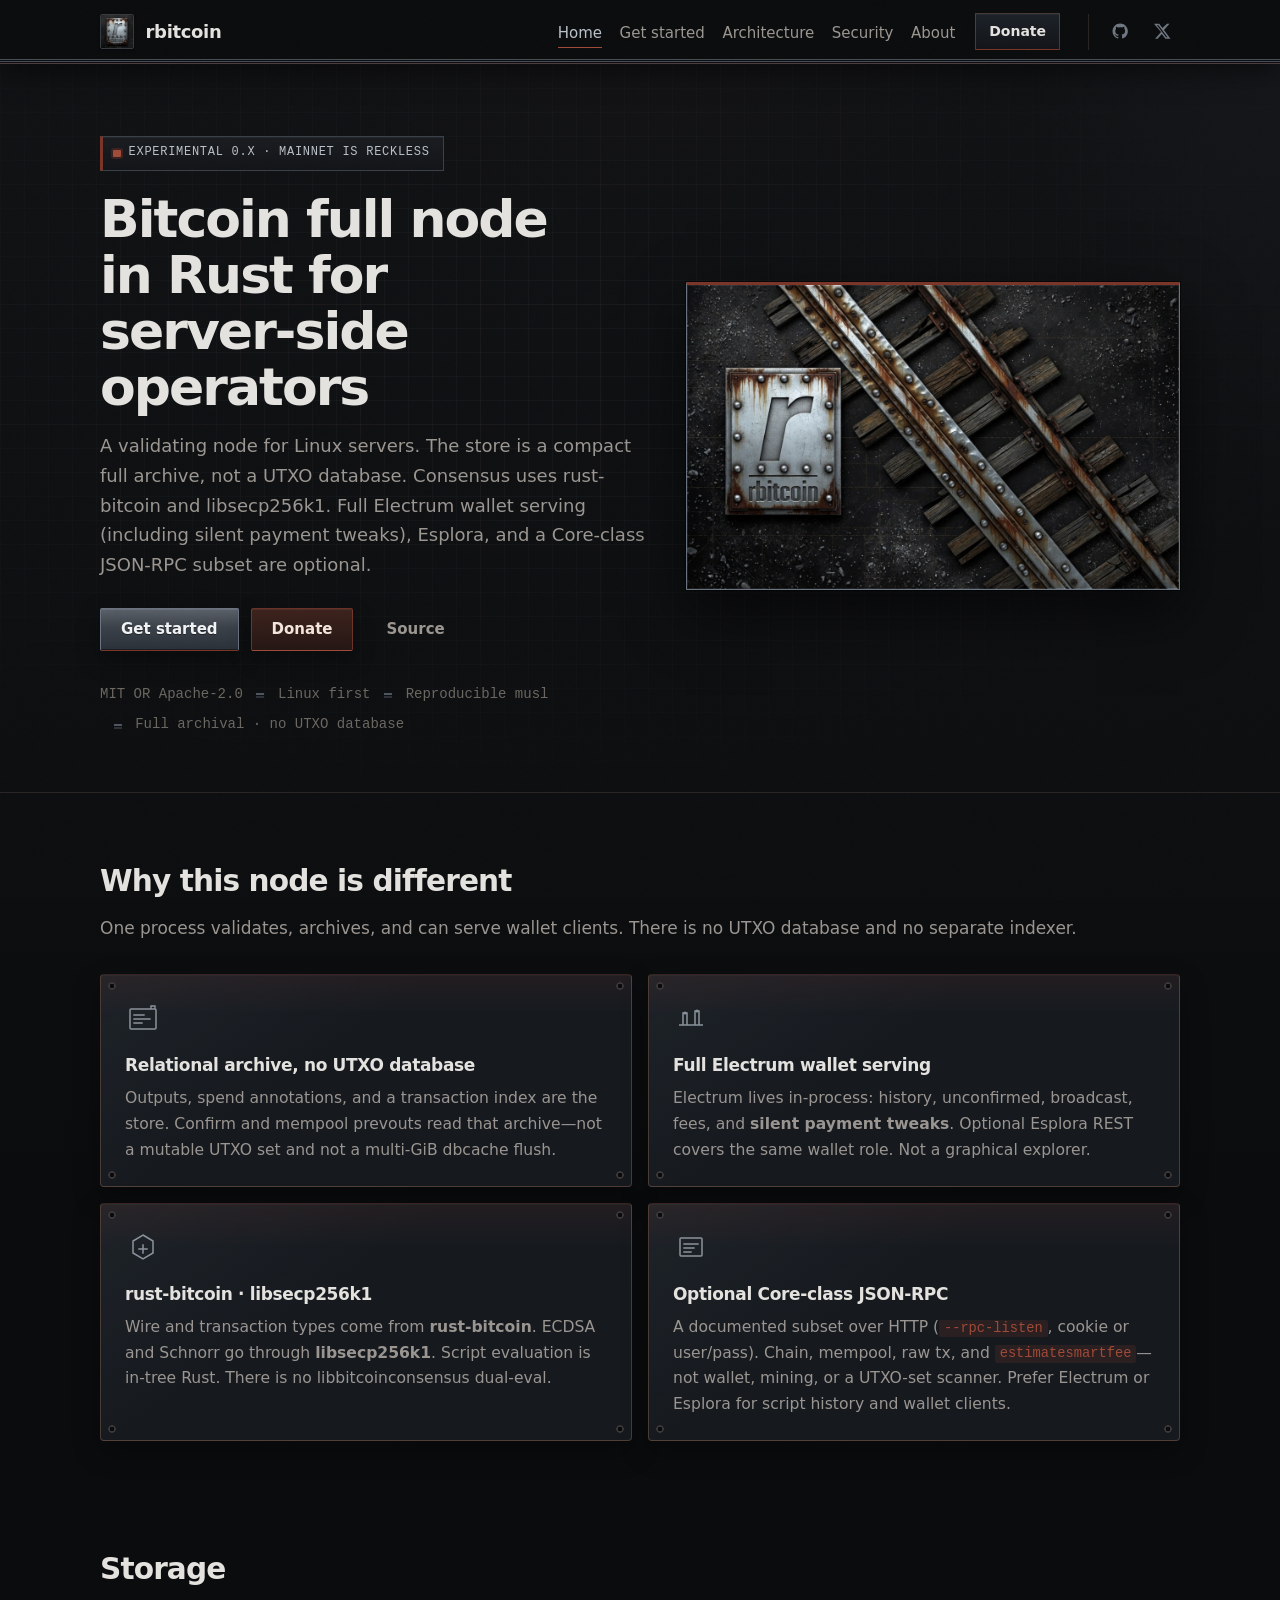
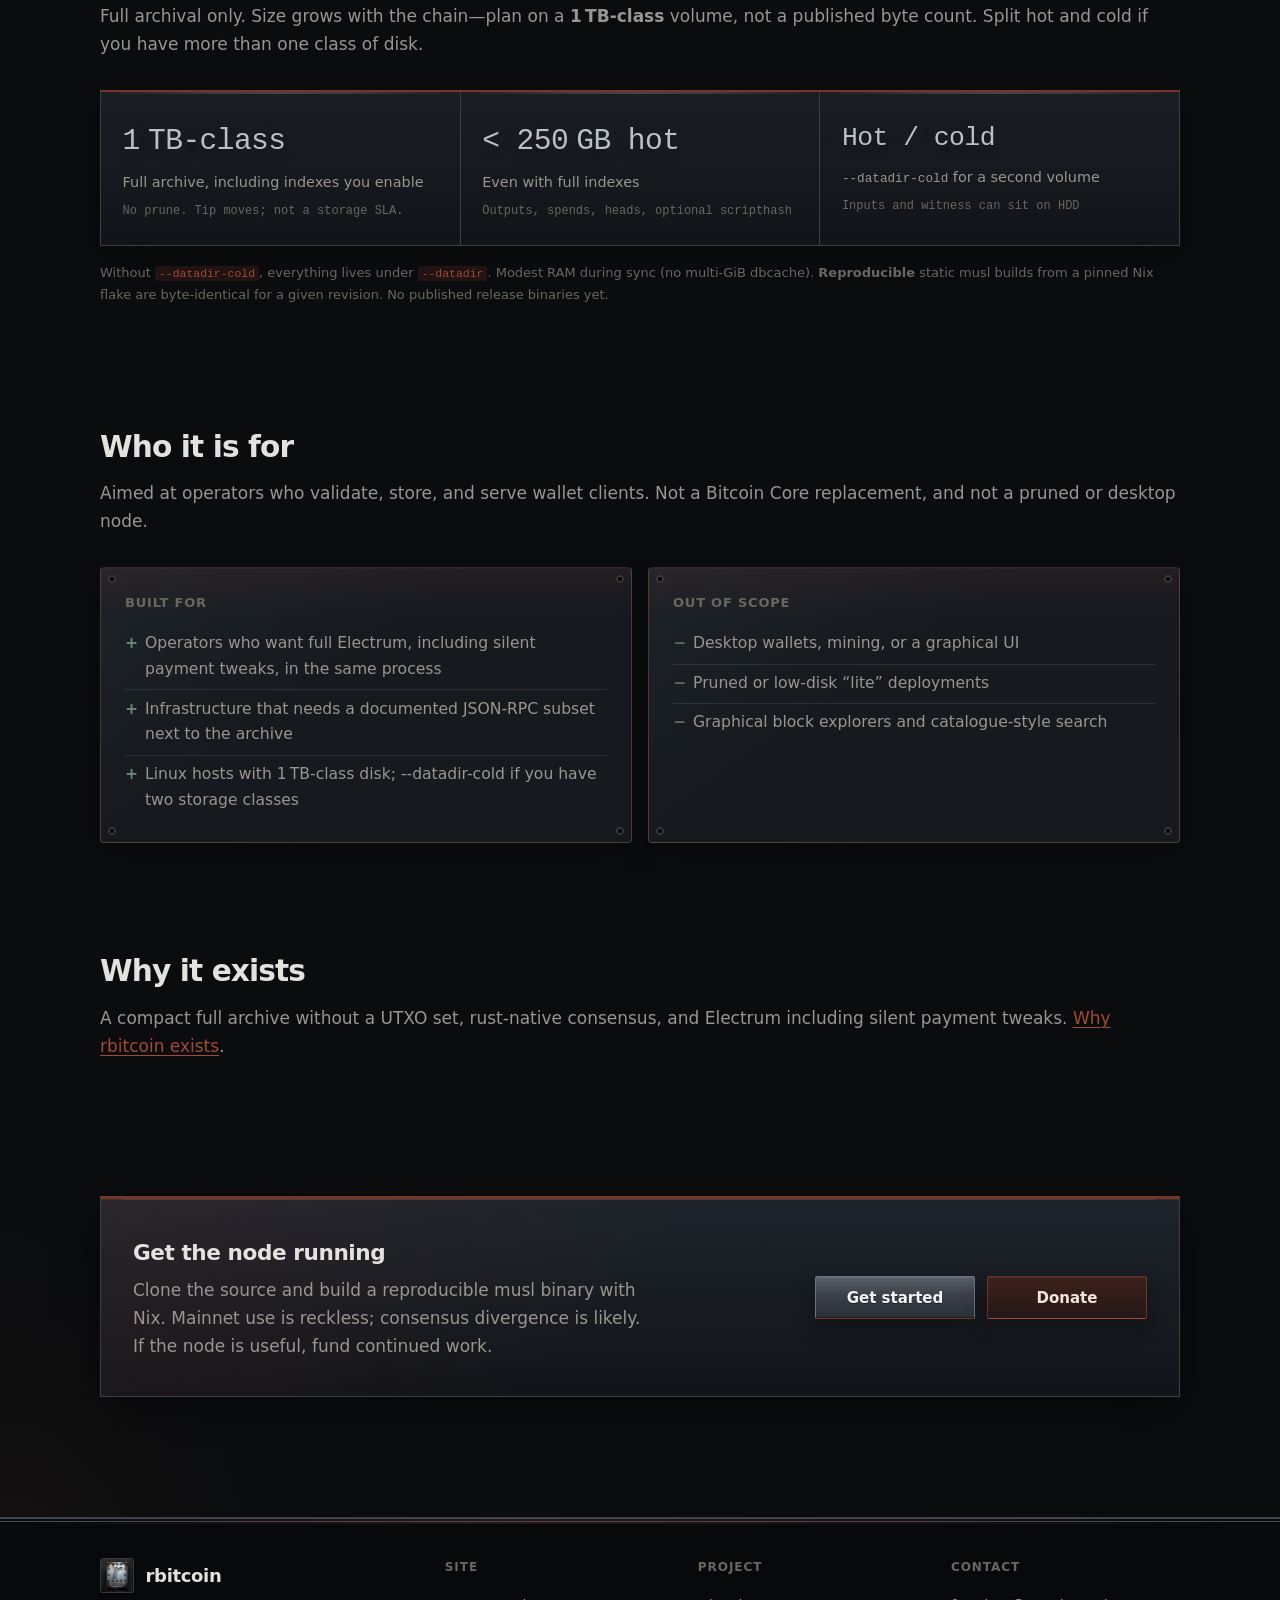
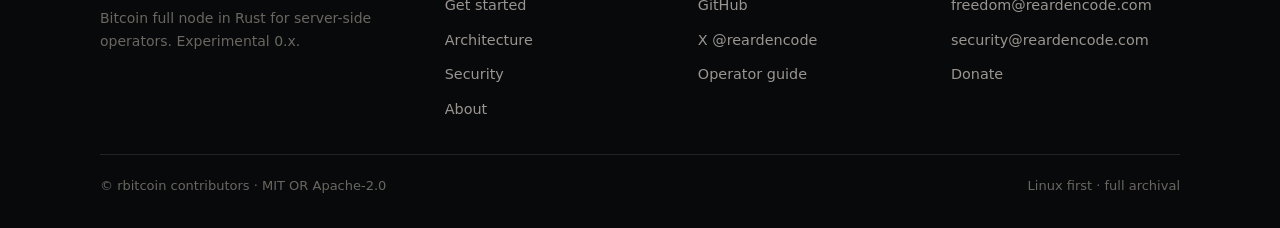
==== commit 29899c1d: "Rewrite the why section from the interview: archive first, third person. Lead with the compact no-UT" ====
--- a/public/index.html
+++ b/public/index.html
@@ -271,8 +271,8 @@
           <div class="section-head">
             <h2>Why it exists</h2>
             <p>
-              A rust-native consensus implementation should exist next to Core and btcd, on a compact
-              archive instead of a UTXO set, serving Electrum including silent payment tweaks.
+              A compact full archive without a UTXO set, rust-native consensus, and Electrum
+              including silent payment tweaks.
               <a href="about/index.html#why">Why rbitcoin exists</a>.
             </p>
           </div>
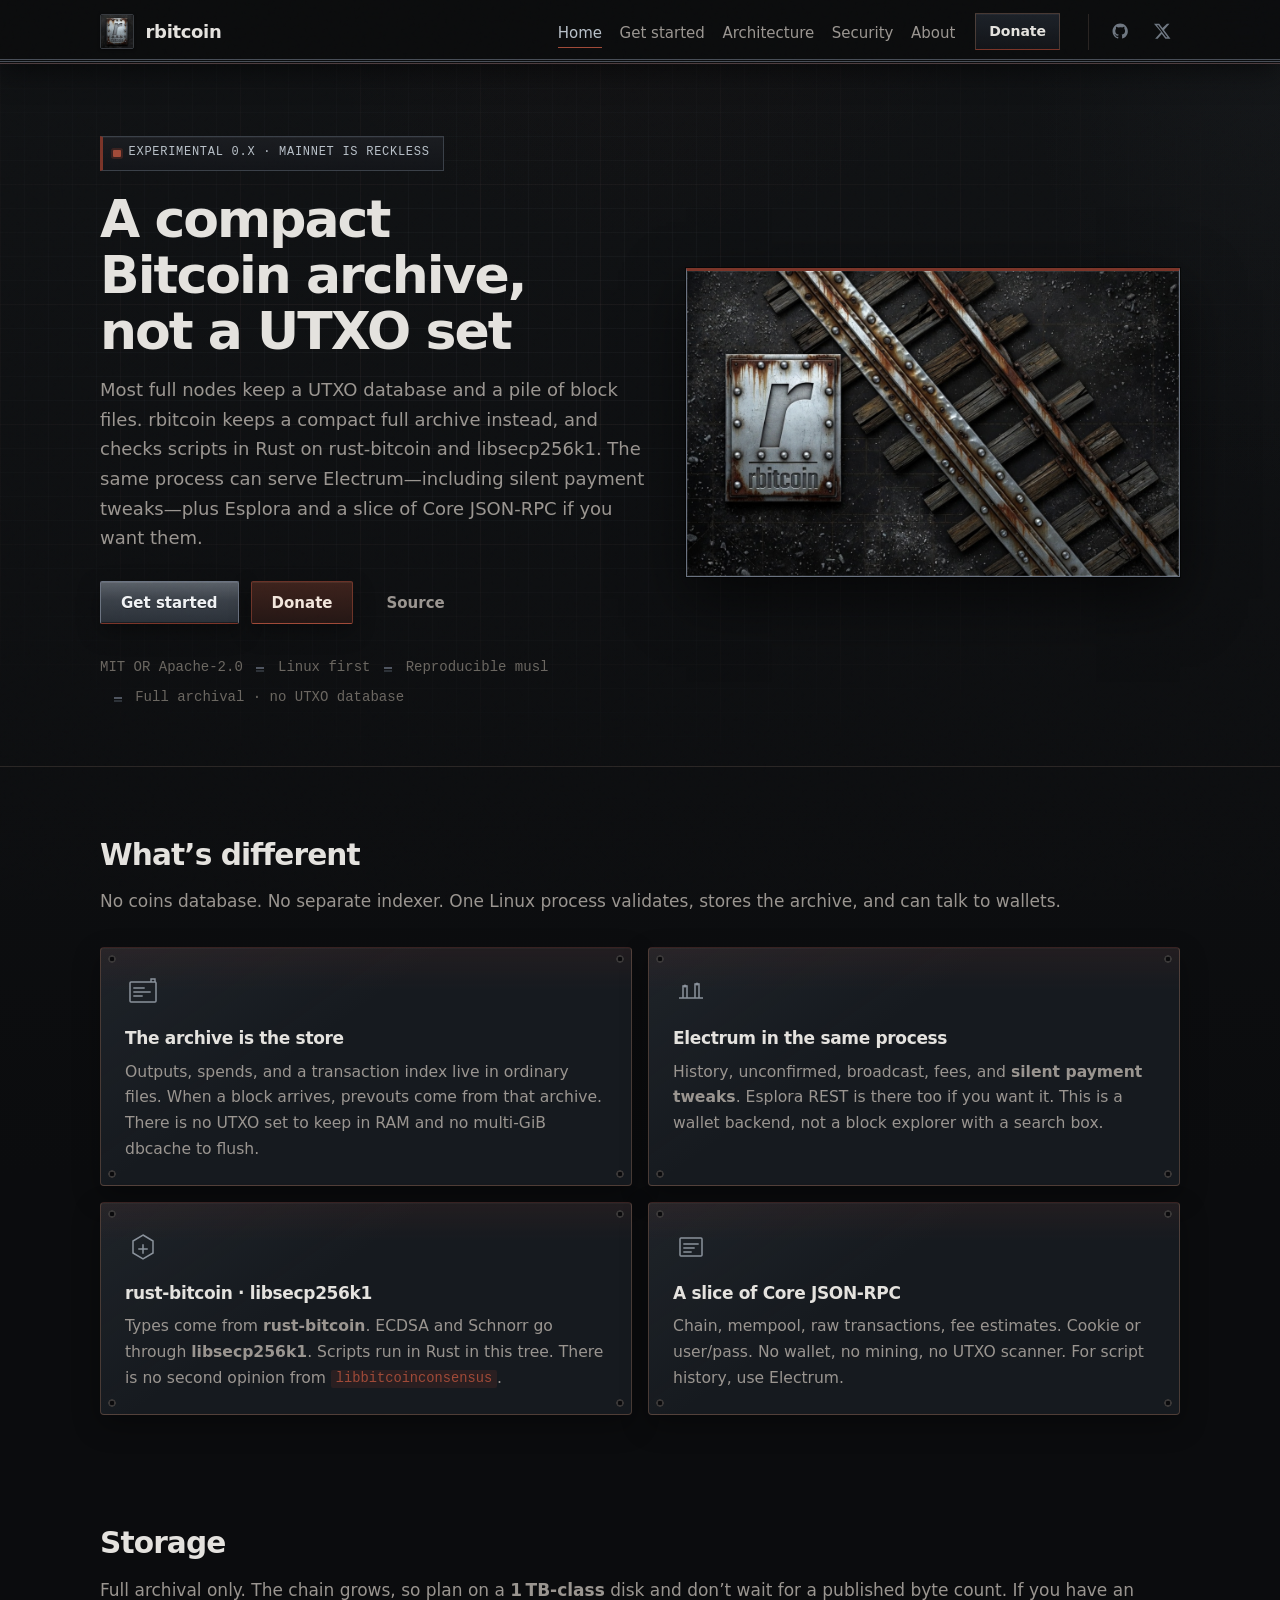
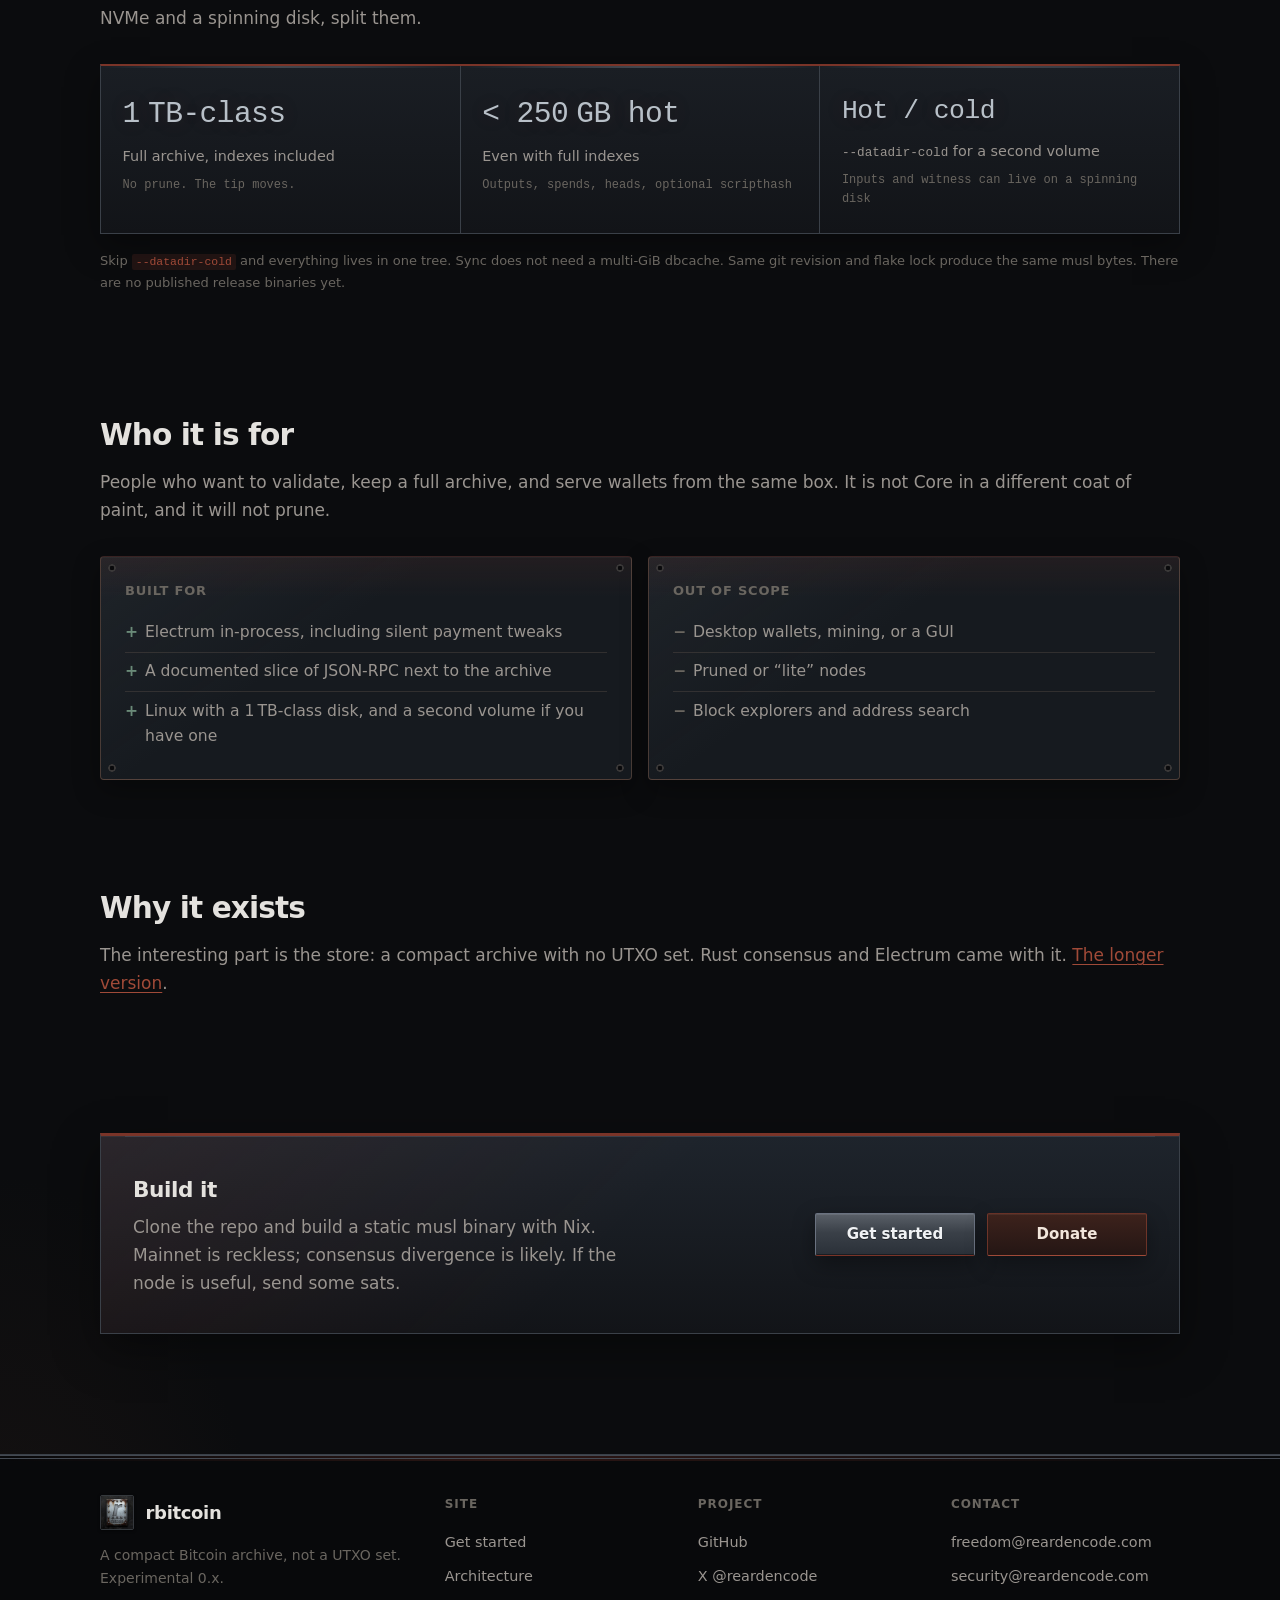
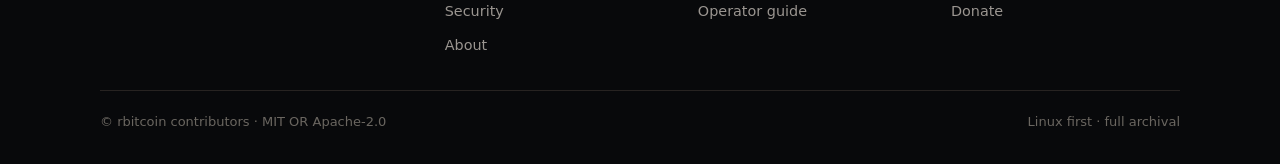
==== commit 0de24e6b: "Rewrite site prose to match Brandon’s BM and X voice. Lead with the observation, then the mechanism." ====
--- a/public/index.html
+++ b/public/index.html
@@ -3,22 +3,22 @@
   <head>
     <meta charset="utf-8" />
     <meta name="viewport" content="width=device-width, initial-scale=1" />
-    <title>rbitcoin — Bitcoin full node in Rust</title>
+    <title>rbitcoin — a compact Bitcoin archive, not a UTXO set</title>
     <meta
       name="description"
-      content="rbitcoin is a Bitcoin full node in Rust: compact full archive on 1 TB-class disks, rust-bitcoin and libsecp256k1, full Electrum including silent payment tweaks, reproducible musl builds."
+      content="Most full nodes keep a UTXO set. rbitcoin keeps a compact archive instead. rust-bitcoin, libsecp256k1, Electrum including silent payment tweaks."
     />
     <link rel="canonical" href="https://rbitcoin.org/" />
     <meta property="og:type" content="website" />
     <meta property="og:url" content="https://rbitcoin.org/" />
-    <meta property="og:title" content="rbitcoin — Bitcoin full node in Rust" />
+    <meta property="og:title" content="rbitcoin — a compact Bitcoin archive, not a UTXO set" />
     <meta
       property="og:description"
-      content="Bitcoin full node in Rust for server-side operators. Experimental 0.x. Mainnet use is reckless; consensus divergence is likely."
+      content="Most full nodes keep a UTXO set. rbitcoin keeps a compact archive instead. Experimental 0.x. Mainnet is reckless."
     />
     <meta property="og:image" content="https://rbitcoin.org/assets/img/og-image.jpg" />
     <meta name="twitter:card" content="summary_large_image" />
-    <meta name="twitter:title" content="rbitcoin — Bitcoin full node in Rust" />
+    <meta name="twitter:title" content="rbitcoin — a compact Bitcoin archive, not a UTXO set" />
     <meta
       name="twitter:description"
       content="Compact full archive, rust-bitcoin and libsecp256k1. Full Electrum including silent payment tweaks."
@@ -96,12 +96,12 @@
         <div class="container">
           <div class="hero-copy">
             <div class="status-chip">Experimental 0.x · mainnet is reckless</div>
-            <h1>Bitcoin full node in Rust for server-side operators</h1>
+            <h1>A compact Bitcoin archive, not a UTXO set</h1>
             <p class="hero-lead">
-              A validating node for Linux servers. The store is a compact full archive, not a UTXO
-              database. Consensus uses rust-bitcoin and libsecp256k1. Full Electrum wallet serving
-              (including silent payment tweaks), Esplora, and a Core-class JSON-RPC subset are
-              optional.
+              Most full nodes keep a UTXO database and a pile of block files. rbitcoin keeps a
+              compact full archive instead, and checks scripts in Rust on rust-bitcoin and
+              libsecp256k1. The same process can serve Electrum—including silent payment tweaks—plus
+              Esplora and a slice of Core JSON-RPC if you want them.
             </p>
             <div class="hero-actions">
               <a class="btn btn-primary" href="get-started/index.html">Get started</a>
@@ -139,10 +139,10 @@
       <section class="section">
         <div class="container">
           <div class="section-head">
-            <h2>Why this node is different</h2>
+            <h2>What’s different</h2>
             <p>
-              One process validates, archives, and can serve wallet clients. There is no UTXO
-              database and no separate indexer.
+              No coins database. No separate indexer. One Linux process validates, stores the
+              archive, and can talk to wallets.
             </p>
           </div>
           <div class="grid-2">
@@ -152,11 +152,11 @@
                 <path d="M9 14h10M9 18h16M9 22h8" stroke="currentColor" stroke-width="1.4" stroke-linecap="square" />
                 <path d="M26 8v-3h4v3" stroke="currentColor" stroke-width="1.4" />
               </svg>
-              <h3>Relational archive, no UTXO database</h3>
-              <p>
-                Outputs, spend annotations, and a transaction index are the store. Confirm and
-                mempool prevouts read that archive—not a mutable UTXO set and not a multi‑GiB
-                dbcache flush.
+              <h3>The archive is the store</h3>
+              <p>
+                Outputs, spends, and a transaction index live in ordinary files. When a block
+                arrives, prevouts come from that archive. There is no UTXO set to keep in RAM and no
+                multi‑GiB dbcache to flush.
               </p>
             </article>
             <article class="card">
@@ -165,11 +165,11 @@
                 <circle cx="12" cy="12" r="1.6" fill="currentColor" />
                 <circle cx="24" cy="10" r="1.6" fill="currentColor" />
               </svg>
-              <h3>Full Electrum wallet serving</h3>
-              <p>
-                Electrum lives in-process: history, unconfirmed, broadcast, fees, and
-                <strong>silent payment tweaks</strong>. Optional Esplora REST covers the same wallet
-                role. Not a graphical explorer.
+              <h3>Electrum in the same process</h3>
+              <p>
+                History, unconfirmed, broadcast, fees, and <strong>silent payment tweaks</strong>.
+                Esplora REST is there too if you want it. This is a wallet backend, not a block
+                explorer with a search box.
               </p>
             </article>
             <article class="card">
@@ -179,9 +179,9 @@
               </svg>
               <h3>rust-bitcoin · libsecp256k1</h3>
               <p>
-                Wire and transaction types come from <strong>rust-bitcoin</strong>. ECDSA and Schnorr
-                go through <strong>libsecp256k1</strong>. Script evaluation is in-tree Rust. There is
-                no libbitcoinconsensus dual-eval.
+                Types come from <strong>rust-bitcoin</strong>. ECDSA and Schnorr go through
+                <strong>libsecp256k1</strong>. Scripts run in Rust in this tree. There is no second
+                opinion from <code>libbitcoinconsensus</code>.
               </p>
             </article>
             <article class="card">
@@ -189,11 +189,10 @@
                 <rect x="7" y="9" width="22" height="18" rx="1" stroke="currentColor" stroke-width="1.5" />
                 <path d="M11 15h14M11 19h10M11 23h7" stroke="currentColor" stroke-width="1.4" stroke-linecap="square" />
               </svg>
-              <h3>Optional Core-class JSON-RPC</h3>
-              <p>
-                A documented subset over HTTP (<code>--rpc-listen</code>, cookie or user/pass). Chain,
-                mempool, raw tx, and <code>estimatesmartfee</code>—not wallet, mining, or a UTXO-set
-                scanner. Prefer Electrum or Esplora for script history and wallet clients.
+              <h3>A slice of Core JSON-RPC</h3>
+              <p>
+                Chain, mempool, raw transactions, fee estimates. Cookie or user/pass. No wallet, no
+                mining, no UTXO scanner. For script history, use Electrum.
               </p>
             </article>
           </div>
@@ -205,16 +204,16 @@
           <div class="section-head">
             <h2>Storage</h2>
             <p>
-              Full archival only. Size grows with the chain—plan on a <strong>1 TB-class</strong>
-              volume, not a published byte count. Split hot and cold if you have more than one class
-              of disk.
+              Full archival only. The chain grows, so plan on a <strong>1 TB-class</strong> disk and
+              don’t wait for a published byte count. If you have an NVMe and a spinning disk, split
+              them.
             </p>
           </div>
           <div class="metrics">
             <div class="metric">
               <span class="metric-value">1 TB-class</span>
-              <span class="metric-label">Full archive, including indexes you enable</span>
-              <span class="metric-note">No prune. Tip moves; not a storage SLA.</span>
+              <span class="metric-label">Full archive, indexes included</span>
+              <span class="metric-note">No prune. The tip moves.</span>
             </div>
             <div class="metric">
               <span class="metric-value">&lt; 250 GB hot</span>
@@ -224,14 +223,13 @@
             <div class="metric">
               <span class="metric-value metric-value-flag">Hot / cold</span>
               <span class="metric-label"><code>--datadir-cold</code> for a second volume</span>
-              <span class="metric-note">Inputs and witness can sit on HDD</span>
+              <span class="metric-note">Inputs and witness can live on a spinning disk</span>
             </div>
           </div>
           <p class="footnote">
-            Without <code>--datadir-cold</code>, everything lives under <code>--datadir</code>.
-            Modest RAM during sync (no multi‑GiB dbcache). <strong>Reproducible</strong> static musl
-            builds from a pinned Nix flake are byte-identical for a given revision. No published
-            release binaries yet.
+            Skip <code>--datadir-cold</code> and everything lives in one tree. Sync does not need a
+            multi‑GiB dbcache. Same git revision and flake lock produce the same musl bytes. There
+            are no published release binaries yet.
           </p>
         </div>
       </section>
@@ -241,25 +239,25 @@
           <div class="section-head">
             <h2>Who it is for</h2>
             <p>
-              Aimed at operators who validate, store, and serve wallet clients. Not a Bitcoin Core
-              replacement, and not a pruned or desktop node.
+              People who want to validate, keep a full archive, and serve wallets from the same box.
+              It is not Core in a different coat of paint, and it will not prune.
             </p>
           </div>
           <div class="audience">
             <div class="card list-card for">
               <h3>Built for</h3>
               <ul>
-                <li>Operators who want full Electrum, including silent payment tweaks, in the same process</li>
-                <li>Infrastructure that needs a documented JSON-RPC subset next to the archive</li>
-                <li>Linux hosts with 1 TB-class disk; --datadir-cold if you have two storage classes</li>
+                <li>Electrum in-process, including silent payment tweaks</li>
+                <li>A documented slice of JSON-RPC next to the archive</li>
+                <li>Linux with a 1 TB-class disk, and a second volume if you have one</li>
               </ul>
             </div>
             <div class="card list-card not">
               <h3>Out of scope</h3>
               <ul>
-                <li>Desktop wallets, mining, or a graphical UI</li>
-                <li>Pruned or low-disk “lite” deployments</li>
-                <li>Graphical block explorers and catalogue-style search</li>
+                <li>Desktop wallets, mining, or a GUI</li>
+                <li>Pruned or “lite” nodes</li>
+                <li>Block explorers and address search</li>
               </ul>
             </div>
           </div>
@@ -271,9 +269,9 @@
           <div class="section-head">
             <h2>Why it exists</h2>
             <p>
-              A compact full archive without a UTXO set, rust-native consensus, and Electrum
-              including silent payment tweaks.
-              <a href="about/index.html#why">Why rbitcoin exists</a>.
+              The interesting part is the store: a compact archive with no UTXO set. Rust consensus
+              and Electrum came with it.
+              <a href="about/index.html#why">The longer version</a>.
             </p>
           </div>
         </div>
@@ -283,10 +281,10 @@
         <div class="container">
           <div class="cta-band">
             <div>
-              <h2>Get the node running</h2>
-              <p>
-                Clone the source and build a reproducible musl binary with Nix. Mainnet use is reckless;
-                consensus divergence is likely. If the node is useful, fund continued work.
+              <h2>Build it</h2>
+              <p>
+                Clone the repo and build a static musl binary with Nix. Mainnet is reckless;
+                consensus divergence is likely. If the node is useful, send some sats.
               </p>
             </div>
             <div class="hero-actions">
@@ -306,7 +304,7 @@
               <img class="brand-mark" src="assets/img/logo.jpg" width="32" height="32" alt="" />
               <span class="brand-name">rbitcoin</span>
             </a>
-            <p>Bitcoin full node in Rust for server-side operators. Experimental 0.x.</p>
+            <p>A compact Bitcoin archive, not a UTXO set. Experimental 0.x.</p>
           </div>
           <div class="footer-col">
             <h3>Site</h3>
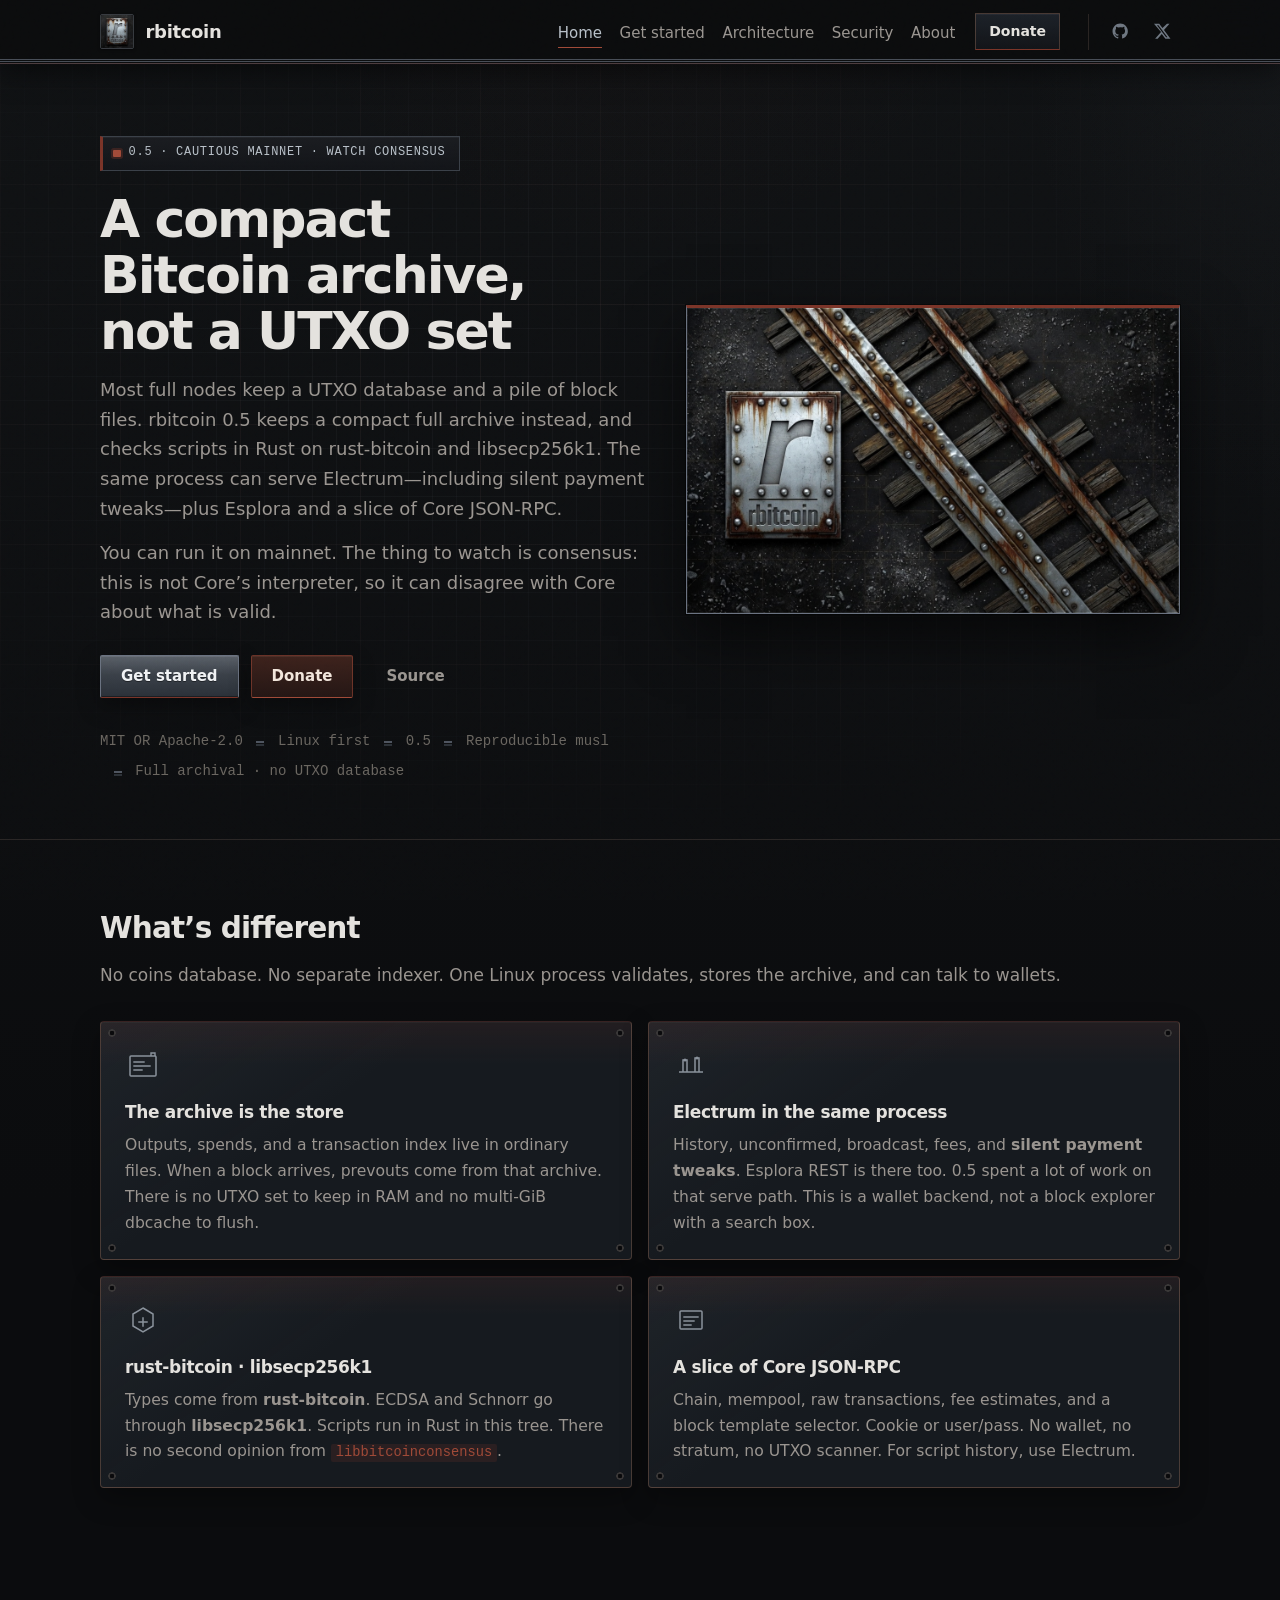
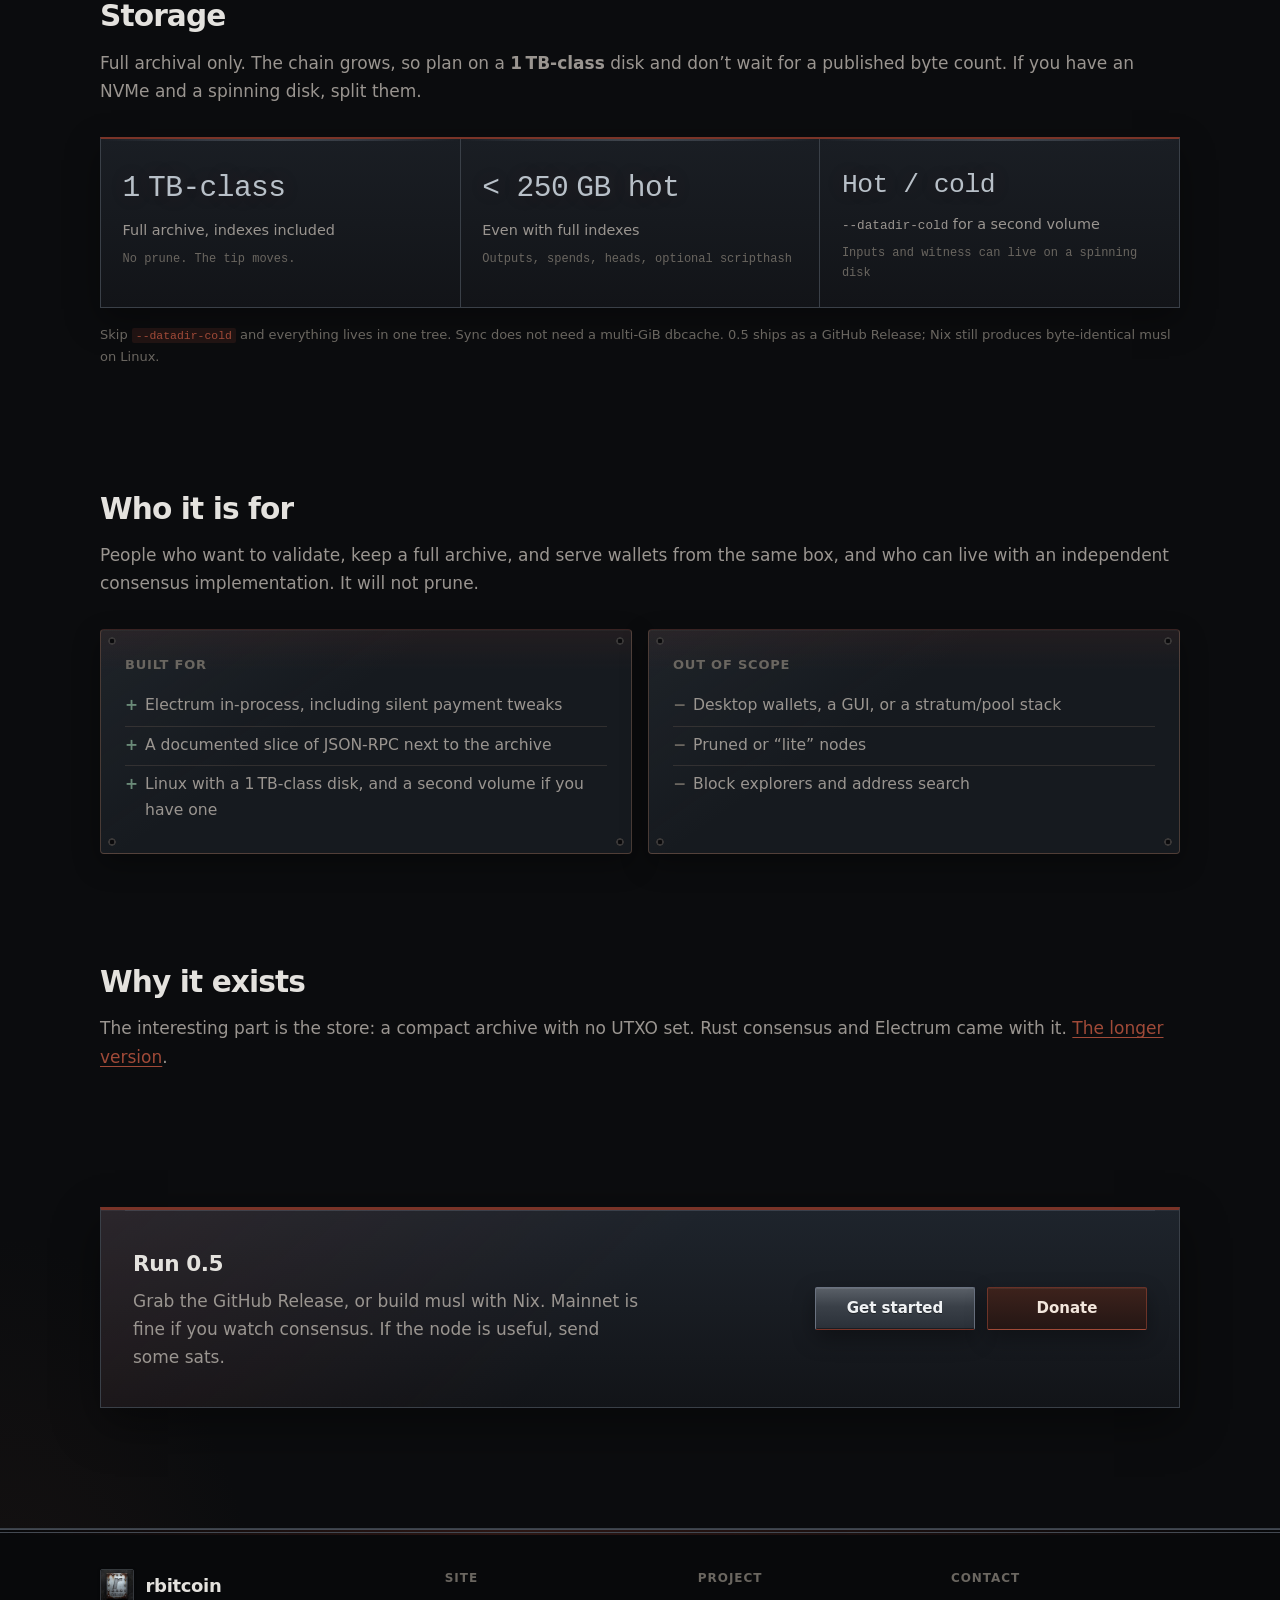
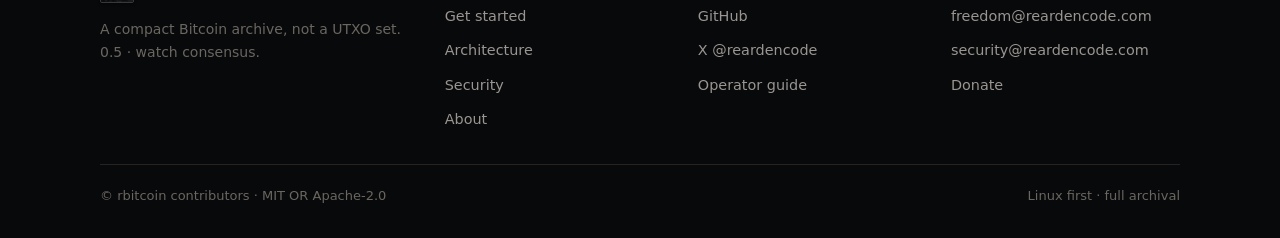
==== commit 6513e7fa: "Prepare the site for rbitcoin 0.5 and cautious mainnet. Lead install with the GitHub Release, keep N" ====
--- a/public/index.html
+++ b/public/index.html
@@ -6,7 +6,7 @@
     <title>rbitcoin — a compact Bitcoin archive, not a UTXO set</title>
     <meta
       name="description"
-      content="Most full nodes keep a UTXO set. rbitcoin keeps a compact archive instead. rust-bitcoin, libsecp256k1, Electrum including silent payment tweaks."
+      content="rbitcoin 0.5: a compact Bitcoin archive, not a UTXO set. Cautious mainnet. The live risk is consensus divergence. rust-bitcoin, libsecp256k1, Electrum including silent payment tweaks."
     />
     <link rel="canonical" href="https://rbitcoin.org/" />
     <meta property="og:type" content="website" />
@@ -14,14 +14,14 @@
     <meta property="og:title" content="rbitcoin — a compact Bitcoin archive, not a UTXO set" />
     <meta
       property="og:description"
-      content="Most full nodes keep a UTXO set. rbitcoin keeps a compact archive instead. Experimental 0.x. Mainnet is reckless."
+      content="rbitcoin 0.5: compact archive, not a UTXO set. Cautious mainnet. Watch consensus divergence."
     />
     <meta property="og:image" content="https://rbitcoin.org/assets/img/og-image.jpg" />
     <meta name="twitter:card" content="summary_large_image" />
     <meta name="twitter:title" content="rbitcoin — a compact Bitcoin archive, not a UTXO set" />
     <meta
       name="twitter:description"
-      content="Compact full archive, rust-bitcoin and libsecp256k1. Full Electrum including silent payment tweaks."
+      content="rbitcoin 0.5. Compact archive, rust-bitcoin and libsecp256k1. Electrum including silent payment tweaks. Cautious mainnet."
     />
     <meta name="twitter:image" content="https://rbitcoin.org/assets/img/og-image.jpg" />
     <link rel="icon" href="assets/img/favicon.svg" type="image/svg+xml" />
@@ -95,13 +95,17 @@
       <section class="hero hero-split">
         <div class="container">
           <div class="hero-copy">
-            <div class="status-chip">Experimental 0.x · mainnet is reckless</div>
+            <div class="status-chip">0.5 · cautious mainnet · watch consensus</div>
             <h1>A compact Bitcoin archive, not a UTXO set</h1>
             <p class="hero-lead">
-              Most full nodes keep a UTXO database and a pile of block files. rbitcoin keeps a
+              Most full nodes keep a UTXO database and a pile of block files. rbitcoin 0.5 keeps a
               compact full archive instead, and checks scripts in Rust on rust-bitcoin and
               libsecp256k1. The same process can serve Electrum—including silent payment tweaks—plus
-              Esplora and a slice of Core JSON-RPC if you want them.
+              Esplora and a slice of Core JSON-RPC.
+            </p>
+            <p class="hero-lead">
+              You can run it on mainnet. The thing to watch is consensus: this is not Core’s
+              interpreter, so it can disagree with Core about what is valid.
             </p>
             <div class="hero-actions">
               <a class="btn btn-primary" href="get-started/index.html">Get started</a>
@@ -117,6 +121,7 @@
             <div class="meta-row">
               <span>MIT OR Apache-2.0</span>
               <span>Linux first</span>
+              <span>0.5</span>
               <span>Reproducible musl</span>
               <span>Full archival · no UTXO database</span>
             </div>
@@ -168,8 +173,8 @@
               <h3>Electrum in the same process</h3>
               <p>
                 History, unconfirmed, broadcast, fees, and <strong>silent payment tweaks</strong>.
-                Esplora REST is there too if you want it. This is a wallet backend, not a block
-                explorer with a search box.
+                Esplora REST is there too. 0.5 spent a lot of work on that serve path. This is a
+                wallet backend, not a block explorer with a search box.
               </p>
             </article>
             <article class="card">
@@ -191,8 +196,9 @@
               </svg>
               <h3>A slice of Core JSON-RPC</h3>
               <p>
-                Chain, mempool, raw transactions, fee estimates. Cookie or user/pass. No wallet, no
-                mining, no UTXO scanner. For script history, use Electrum.
+                Chain, mempool, raw transactions, fee estimates, and a block template selector.
+                Cookie or user/pass. No wallet, no stratum, no UTXO scanner. For script history, use
+                Electrum.
               </p>
             </article>
           </div>
@@ -228,8 +234,8 @@
           </div>
           <p class="footnote">
             Skip <code>--datadir-cold</code> and everything lives in one tree. Sync does not need a
-            multi‑GiB dbcache. Same git revision and flake lock produce the same musl bytes. There
-            are no published release binaries yet.
+            multi‑GiB dbcache. 0.5 ships as a GitHub Release; Nix still produces byte-identical musl
+            on Linux.
           </p>
         </div>
       </section>
@@ -239,8 +245,8 @@
           <div class="section-head">
             <h2>Who it is for</h2>
             <p>
-              People who want to validate, keep a full archive, and serve wallets from the same box.
-              It is not Core in a different coat of paint, and it will not prune.
+              People who want to validate, keep a full archive, and serve wallets from the same box,
+              and who can live with an independent consensus implementation. It will not prune.
             </p>
           </div>
           <div class="audience">
@@ -255,7 +261,7 @@
             <div class="card list-card not">
               <h3>Out of scope</h3>
               <ul>
-                <li>Desktop wallets, mining, or a GUI</li>
+                <li>Desktop wallets, a GUI, or a stratum/pool stack</li>
                 <li>Pruned or “lite” nodes</li>
                 <li>Block explorers and address search</li>
               </ul>
@@ -281,10 +287,10 @@
         <div class="container">
           <div class="cta-band">
             <div>
-              <h2>Build it</h2>
-              <p>
-                Clone the repo and build a static musl binary with Nix. Mainnet is reckless;
-                consensus divergence is likely. If the node is useful, send some sats.
+              <h2>Run 0.5</h2>
+              <p>
+                Grab the GitHub Release, or build musl with Nix. Mainnet is fine if you watch
+                consensus. If the node is useful, send some sats.
               </p>
             </div>
             <div class="hero-actions">
@@ -304,7 +310,7 @@
               <img class="brand-mark" src="assets/img/logo.jpg" width="32" height="32" alt="" />
               <span class="brand-name">rbitcoin</span>
             </a>
-            <p>A compact Bitcoin archive, not a UTXO set. Experimental 0.x.</p>
+            <p>A compact Bitcoin archive, not a UTXO set. 0.5 · watch consensus.</p>
           </div>
           <div class="footer-col">
             <h3>Site</h3>
--- a/public/assets/css/main.css
+++ b/public/assets/css/main.css
@@ -632,6 +632,10 @@
   color: var(--text-muted);
 }
 
+.hero-copy .hero-lead + .hero-lead {
+  margin-top: -0.85rem;
+}
+
 .hero-split .hero-lead {
   max-width: none;
 }
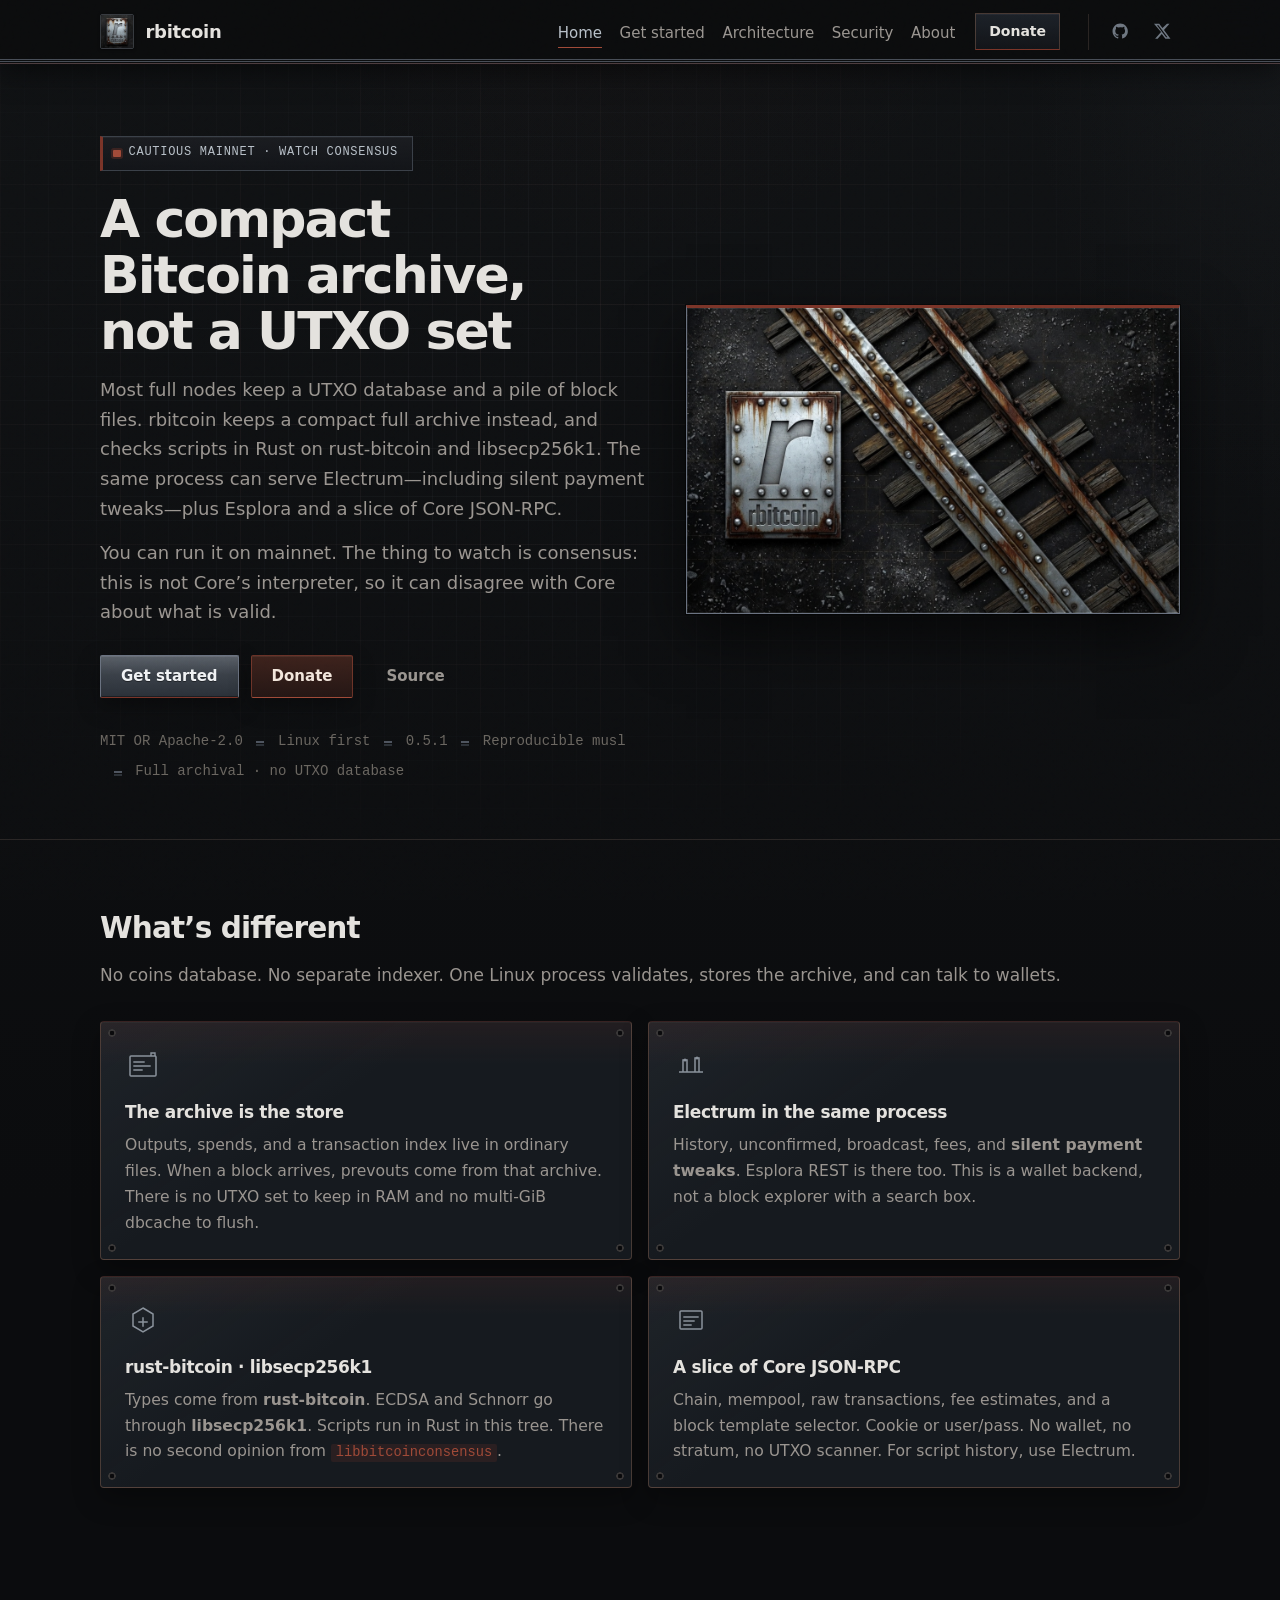
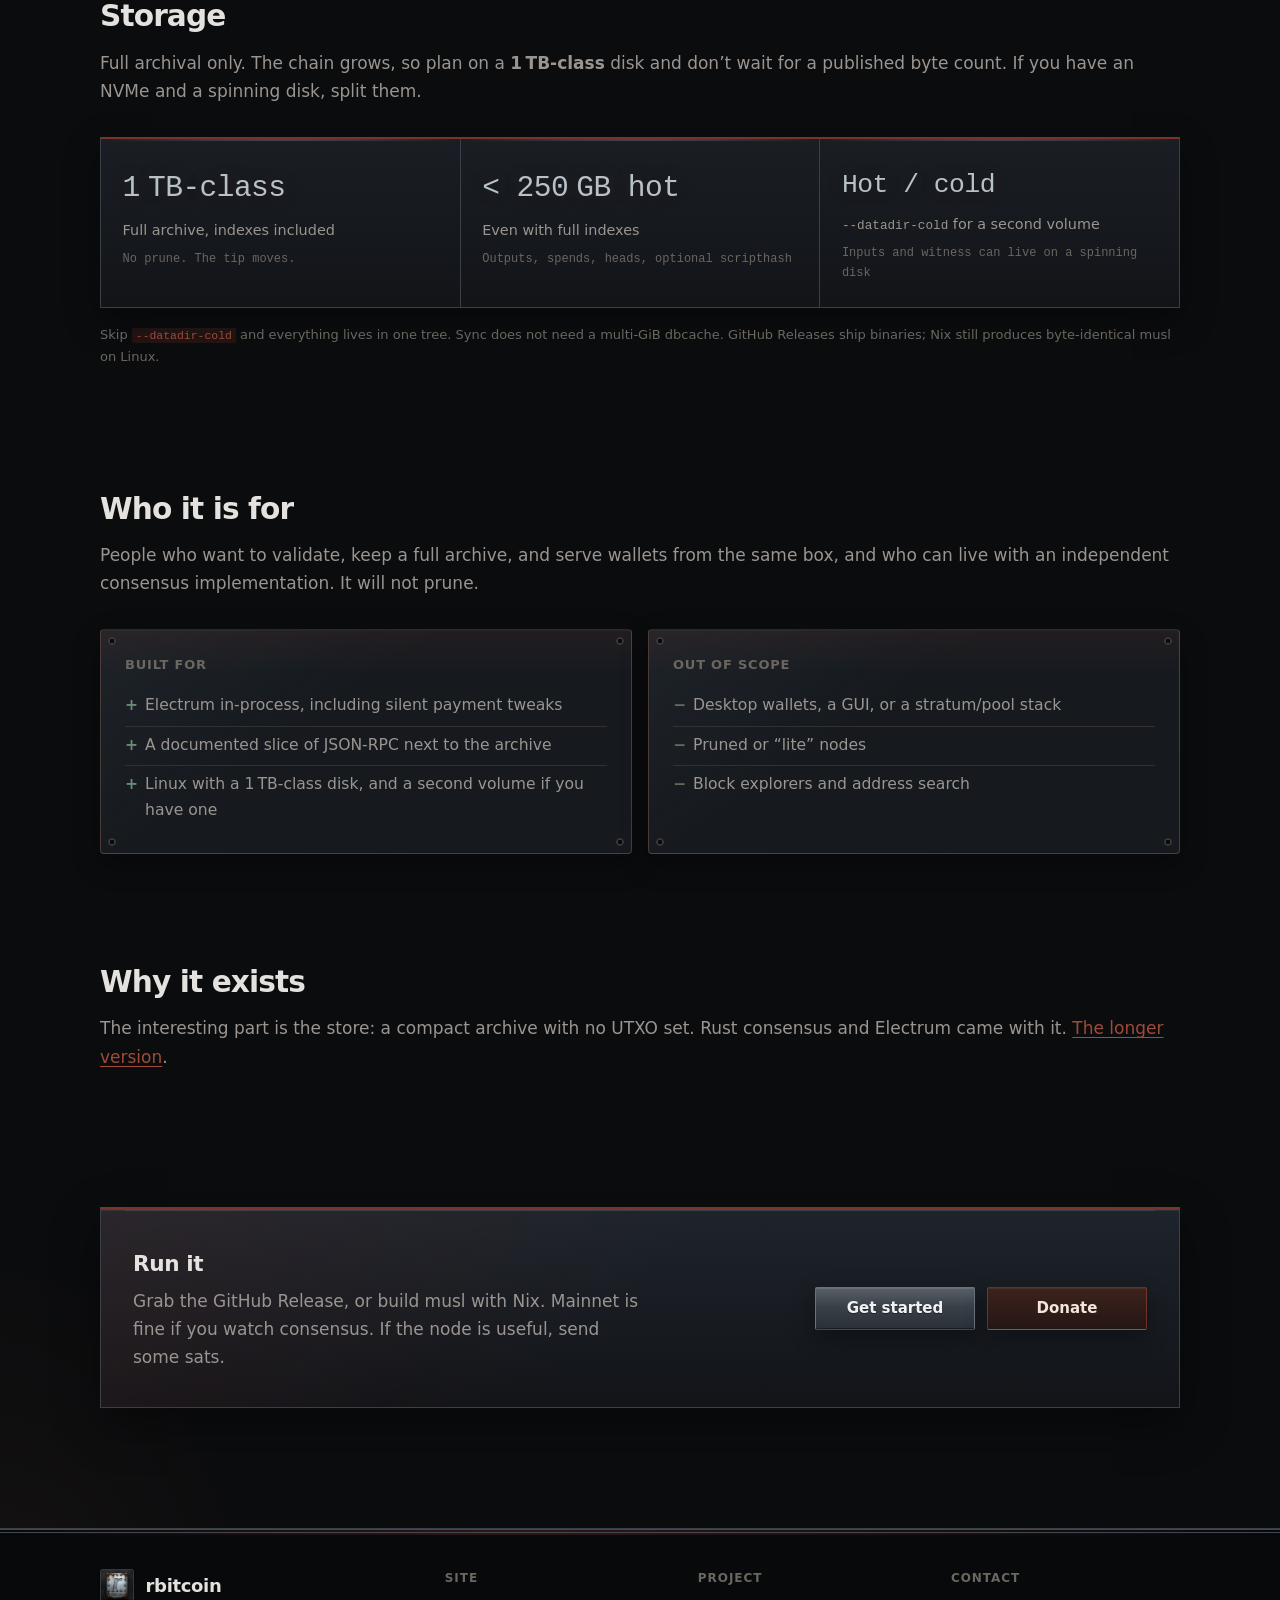
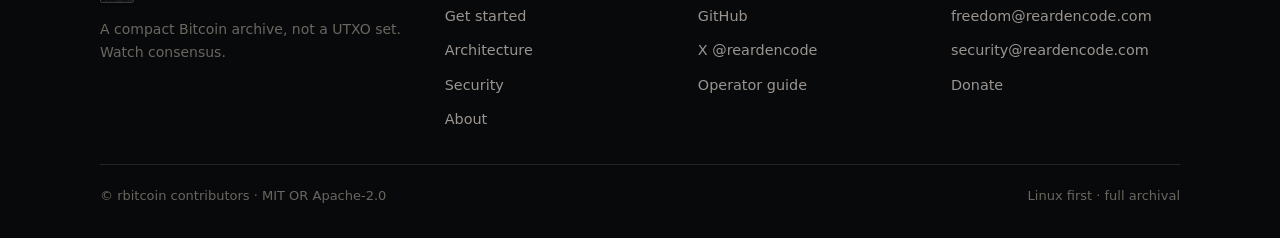
==== commit 90eb3f04: "Name 0.5.1 only where the published tag matters. Keep install and the current-line stamp on 0.5.1. D" ====
--- a/public/index.html
+++ b/public/index.html
@@ -6,7 +6,7 @@
     <title>rbitcoin — a compact Bitcoin archive, not a UTXO set</title>
     <meta
       name="description"
-      content="rbitcoin 0.5: a compact Bitcoin archive, not a UTXO set. Cautious mainnet. The live risk is consensus divergence. rust-bitcoin, libsecp256k1, Electrum including silent payment tweaks."
+      content="rbitcoin is a compact Bitcoin archive, not a UTXO set. Cautious mainnet. The live risk is consensus divergence. rust-bitcoin, libsecp256k1, Electrum including silent payment tweaks."
     />
     <link rel="canonical" href="https://rbitcoin.org/" />
     <meta property="og:type" content="website" />
@@ -14,14 +14,14 @@
     <meta property="og:title" content="rbitcoin — a compact Bitcoin archive, not a UTXO set" />
     <meta
       property="og:description"
-      content="rbitcoin 0.5: compact archive, not a UTXO set. Cautious mainnet. Watch consensus divergence."
+      content="A compact Bitcoin archive, not a UTXO set. Cautious mainnet. Watch consensus divergence."
     />
     <meta property="og:image" content="https://rbitcoin.org/assets/img/og-image.jpg" />
     <meta name="twitter:card" content="summary_large_image" />
     <meta name="twitter:title" content="rbitcoin — a compact Bitcoin archive, not a UTXO set" />
     <meta
       name="twitter:description"
-      content="rbitcoin 0.5. Compact archive, rust-bitcoin and libsecp256k1. Electrum including silent payment tweaks. Cautious mainnet."
+      content="Compact archive, rust-bitcoin and libsecp256k1. Electrum including silent payment tweaks. Cautious mainnet."
     />
     <meta name="twitter:image" content="https://rbitcoin.org/assets/img/og-image.jpg" />
     <link rel="icon" href="assets/img/favicon.svg" type="image/svg+xml" />
@@ -95,10 +95,10 @@
       <section class="hero hero-split">
         <div class="container">
           <div class="hero-copy">
-            <div class="status-chip">0.5 · cautious mainnet · watch consensus</div>
+            <div class="status-chip">Cautious mainnet · watch consensus</div>
             <h1>A compact Bitcoin archive, not a UTXO set</h1>
             <p class="hero-lead">
-              Most full nodes keep a UTXO database and a pile of block files. rbitcoin 0.5 keeps a
+              Most full nodes keep a UTXO database and a pile of block files. rbitcoin keeps a
               compact full archive instead, and checks scripts in Rust on rust-bitcoin and
               libsecp256k1. The same process can serve Electrum—including silent payment tweaks—plus
               Esplora and a slice of Core JSON-RPC.
@@ -121,7 +121,7 @@
             <div class="meta-row">
               <span>MIT OR Apache-2.0</span>
               <span>Linux first</span>
-              <span>0.5</span>
+              <span>0.5.1</span>
               <span>Reproducible musl</span>
               <span>Full archival · no UTXO database</span>
             </div>
@@ -173,8 +173,8 @@
               <h3>Electrum in the same process</h3>
               <p>
                 History, unconfirmed, broadcast, fees, and <strong>silent payment tweaks</strong>.
-                Esplora REST is there too. 0.5 spent a lot of work on that serve path. This is a
-                wallet backend, not a block explorer with a search box.
+                Esplora REST is there too. This is a wallet backend, not a block explorer with a
+                search box.
               </p>
             </article>
             <article class="card">
@@ -234,7 +234,7 @@
           </div>
           <p class="footnote">
             Skip <code>--datadir-cold</code> and everything lives in one tree. Sync does not need a
-            multi‑GiB dbcache. 0.5 ships as a GitHub Release; Nix still produces byte-identical musl
+            multi‑GiB dbcache. GitHub Releases ship binaries; Nix still produces byte-identical musl
             on Linux.
           </p>
         </div>
@@ -287,7 +287,7 @@
         <div class="container">
           <div class="cta-band">
             <div>
-              <h2>Run 0.5</h2>
+              <h2>Run it</h2>
               <p>
                 Grab the GitHub Release, or build musl with Nix. Mainnet is fine if you watch
                 consensus. If the node is useful, send some sats.
@@ -310,7 +310,7 @@
               <img class="brand-mark" src="assets/img/logo.jpg" width="32" height="32" alt="" />
               <span class="brand-name">rbitcoin</span>
             </a>
-            <p>A compact Bitcoin archive, not a UTXO set. 0.5 · watch consensus.</p>
+            <p>A compact Bitcoin archive, not a UTXO set. Watch consensus.</p>
           </div>
           <div class="footer-col">
             <h3>Site</h3>
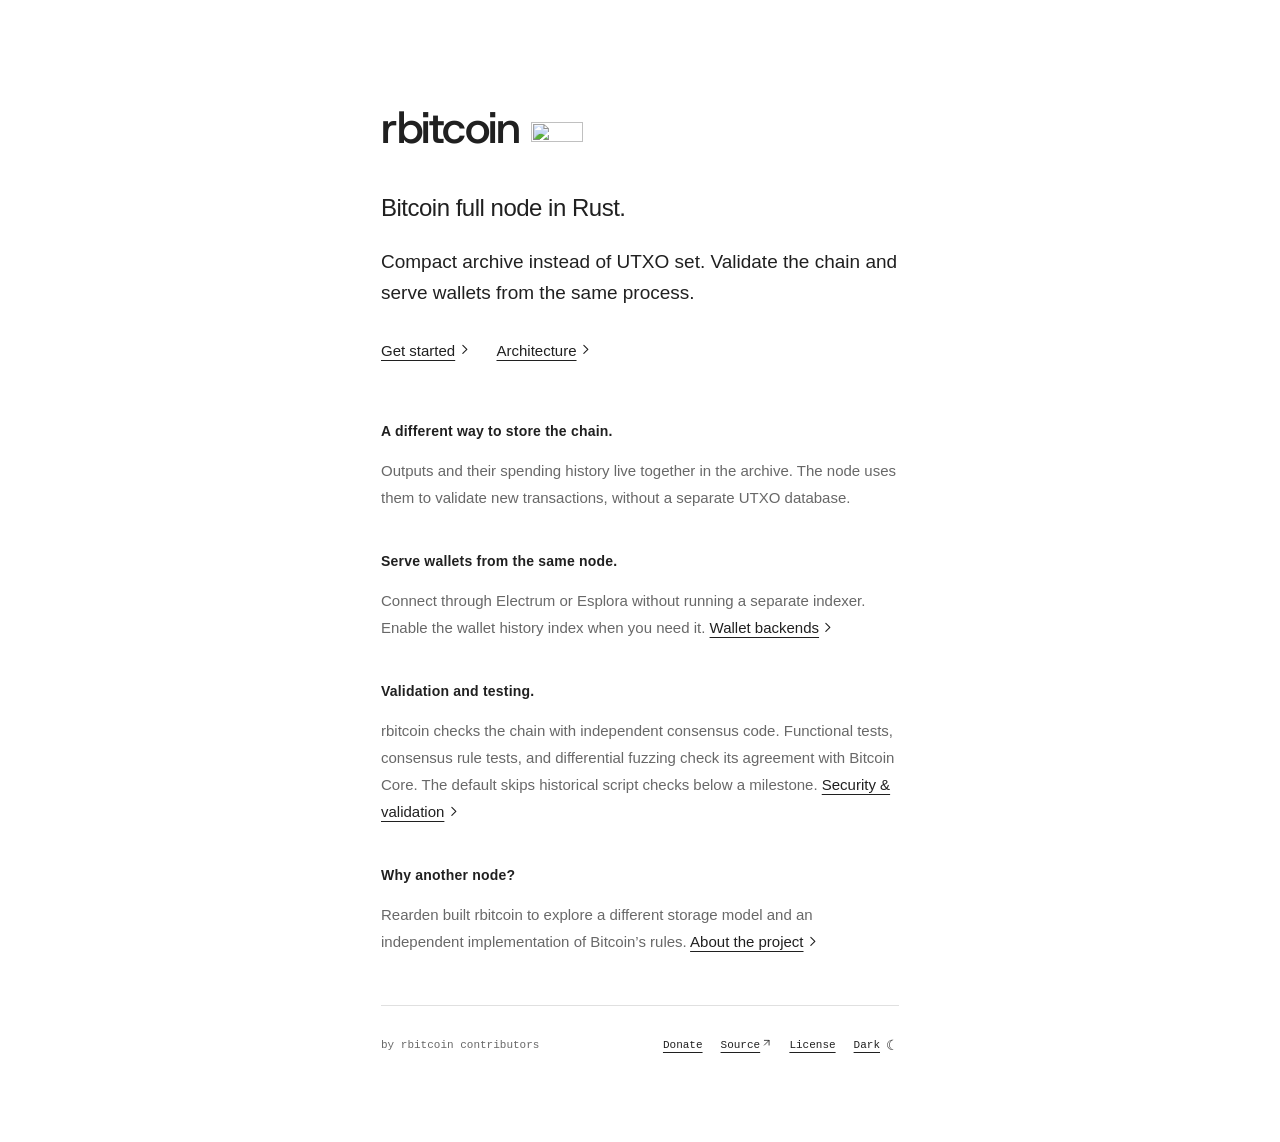
==== commit 44829cde: "Merge pull request #2 from stackingsaunter/essential-website Redesign the website with a minimal rea" ====
--- a/public/index.html
+++ b/public/index.html
@@ -1,362 +1,206 @@
-<!DOCTYPE html>
+<!doctype html>
 <html lang="en">
   <head>
     <meta charset="utf-8" />
-    <meta name="viewport" content="width=device-width, initial-scale=1" />
-    <title>rbitcoin — a compact Bitcoin archive, not a UTXO set</title>
+    <meta content="width=device-width,initial-scale=1" name="viewport" />
+    <title>Bitcoin full node in Rust — rbitcoin</title>
     <meta
+      content="A Bitcoin full node in Rust, built around a compact archive with wallet serving in the same process."
       name="description"
-      content="rbitcoin is a compact Bitcoin archive, not a UTXO set. Cautious mainnet. The live risk is consensus divergence. rust-bitcoin, libsecp256k1, Electrum including silent payment tweaks."
     />
-    <link rel="canonical" href="https://rbitcoin.org/" />
-    <meta property="og:type" content="website" />
-    <meta property="og:url" content="https://rbitcoin.org/" />
-    <meta property="og:title" content="rbitcoin — a compact Bitcoin archive, not a UTXO set" />
+    <meta content="#ffffff" name="theme-color" />
+    <link href="assets/img/favicon.svg" rel="icon" type="image/svg+xml" />
+    <script src="assets/theme.js?v=text-toggle"></script>
+    <link href="assets/site.css?v=original-brand" rel="stylesheet" />
+    <link href="https://rbitcoin.org/" rel="canonical" />
+    <link href="site.webmanifest" rel="manifest" />
+    <link href="assets/img/apple-touch-icon.png" rel="apple-touch-icon" />
+    <meta content="website" property="og:type" />
+    <meta content="rbitcoin" property="og:site_name" />
+    <meta content="Bitcoin full node in Rust — rbitcoin" property="og:title" />
     <meta
+      content="A Bitcoin full node in Rust, built around a compact archive with wallet serving in the same process."
       property="og:description"
-      content="A compact Bitcoin archive, not a UTXO set. Cautious mainnet. Watch consensus divergence."
     />
-    <meta property="og:image" content="https://rbitcoin.org/assets/img/og-image.jpg" />
-    <meta name="twitter:card" content="summary_large_image" />
-    <meta name="twitter:title" content="rbitcoin — a compact Bitcoin archive, not a UTXO set" />
-    <meta
-      name="twitter:description"
-      content="Compact archive, rust-bitcoin and libsecp256k1. Electrum including silent payment tweaks. Cautious mainnet."
-    />
-    <meta name="twitter:image" content="https://rbitcoin.org/assets/img/og-image.jpg" />
-    <link rel="icon" href="assets/img/favicon.svg" type="image/svg+xml" />
-    <link rel="icon" href="assets/img/icon-192.jpg" type="image/jpeg" sizes="192x192" />
-    <link rel="apple-touch-icon" href="assets/img/apple-touch-icon.jpg" sizes="180x180" />
-    <link rel="manifest" href="site.webmanifest" />
-    <link rel="stylesheet" href="assets/css/main.css" />
+    <meta content="https://rbitcoin.org/" property="og:url" />
+    <meta content="https://rbitcoin.org/assets/img/og-card.png" property="og:image" />
+    <meta content="1200" property="og:image:width" />
+    <meta content="630" property="og:image:height" />
+    <meta content="rbitcoin" property="og:image:alt" />
+    <meta content="summary_large_image" name="twitter:card" />
   </head>
-  <body>
-    <a class="skip-link" href="#main">Skip to content</a>
-    <header class="site-header">
-      <div class="header-inner">
-        <a class="brand" href="index.html">
-          <img class="brand-mark" src="assets/img/logo.jpg" width="32" height="32" alt="" />
-          <span class="brand-name">rbitcoin</span>
-        </a>
-        <button
-          class="nav-toggle"
-          type="button"
-          data-nav-toggle
-          aria-expanded="false"
-          aria-controls="site-nav"
-          aria-label="Open menu"
-        >
-          <svg viewBox="0 0 24 24" fill="none" stroke="currentColor" stroke-width="2" aria-hidden="true">
-            <path d="M4 7h16M4 12h16M4 17h16" stroke-linecap="round" />
-          </svg>
-        </button>
-        <nav class="nav" id="site-nav" data-nav aria-label="Primary">
-          <ul class="nav-links">
-            <li><a href="index.html" aria-current="page">Home</a></li>
-            <li><a href="get-started/index.html">Get started</a></li>
-            <li><a href="architecture/index.html">Architecture</a></li>
-            <li><a href="security/index.html">Security</a></li>
-            <li><a href="about/index.html">About</a></li>
-            <li><a class="nav-cta" href="about/index.html#donate">Donate</a></li>
-          </ul>
-          <div class="nav-social">
-            <a
-              class="icon-link"
-              href="https://github.com/reardencode/rbitcoin"
-              rel="noopener noreferrer"
-              target="_blank"
-              aria-label="GitHub"
+  <body class="site essential-site home-page">
+    <a class="skip" href="#main">Skip to content</a>
+    <div class="essential">
+      <main id="main">
+        <h1>
+          <a href="index.html"
+            ><span class="brand-lockup"
+              ><img
+                class="brand-mark wordmark-light"
+                src="assets/img/logo.svg"
+                width="1000"
+                height="720"
+                alt=""
+              /><img
+                class="brand-mark wordmark-dark"
+                src="assets/img/logo-on-dark.svg"
+                width="1000"
+                height="720"
+                alt=""
+              /><span class="brand-name">rbitcoin</span></span
+            ></a
+          >
+        </h1>
+        <p class="opening">Bitcoin full node in Rust.</p>
+        <p>
+          Compact archive instead of UTXO set. Validate the chain and serve wallets from the same
+          process.
+        </p>
+        <nav aria-label="Start here" class="links">
+          <a href="get-started/index.html"
+            >Get started<svg
+              aria-hidden="true"
+              class="link-icon"
+              fill="none"
+              focusable="false"
+              height="12"
+              stroke="currentColor"
+              stroke-linecap="round"
+              stroke-linejoin="round"
+              stroke-width="1.4"
+              viewBox="0 0 16 16"
+              width="12"
+              xmlns="http://www.w3.org/2000/svg"
             >
-              <svg viewBox="0 0 24 24" fill="currentColor" aria-hidden="true">
-                <path
-                  d="M12 2C6.477 2 2 6.477 2 12c0 4.42 2.865 8.166 6.839 9.489.5.092.682-.217.682-.482 0-.237-.009-.866-.013-1.7-2.782.603-3.369-1.342-3.369-1.342-.454-1.155-1.11-1.462-1.11-1.462-.908-.62.069-.608.069-.608 1.003.07 1.531 1.03 1.531 1.03.892 1.529 2.341 1.087 2.91.832.092-.647.35-1.088.636-1.338-2.22-.253-4.555-1.11-4.555-4.943 0-1.091.39-1.984 1.029-2.683-.103-.253-.446-1.27.098-2.647 0 0 .84-.269 2.75 1.025A9.578 9.578 0 0112 6.836c.85.004 1.705.114 2.504.336 1.909-1.294 2.747-1.025 2.747-1.025.546 1.377.203 2.394.1 2.647.64.699 1.028 1.592 1.028 2.683 0 3.842-2.339 4.687-4.566 4.935.359.309.678.919.678 1.852 0 1.336-.012 2.415-.012 2.743 0 .267.18.578.688.48C19.138 20.161 22 16.416 22 12c0-5.523-4.477-10-10-10z"
-                />
-              </svg>
-            </a>
-            <a
-              class="icon-link"
-              href="https://x.com/reardencode"
-              rel="noopener noreferrer"
-              target="_blank"
-              aria-label="X (Twitter)"
+              <path d="m6 3 5 5-5 5"></path></svg></a
+          ><a href="architecture/index.html"
+            >Architecture<svg
+              aria-hidden="true"
+              class="link-icon"
+              fill="none"
+              focusable="false"
+              height="12"
+              stroke="currentColor"
+              stroke-linecap="round"
+              stroke-linejoin="round"
+              stroke-width="1.4"
+              viewBox="0 0 16 16"
+              width="12"
+              xmlns="http://www.w3.org/2000/svg"
             >
-              <svg viewBox="0 0 24 24" fill="currentColor" aria-hidden="true">
-                <path
-                  d="M18.244 2.25h3.308l-7.227 8.26 8.502 11.24H16.17l-4.714-6.231-5.401 6.231H2.744l7.727-8.835L1.254 2.25H8.08l4.253 5.622L18.244 2.25zm-1.161 17.52h1.833L7.084 4.126H5.117L17.083 19.77z"
-                />
-              </svg>
-            </a>
-          </div>
+              <path d="m6 3 5 5-5 5"></path></svg
+          ></a>
         </nav>
-      </div>
-    </header>
-
-    <main id="main">
-      <section class="hero hero-split">
-        <div class="container">
-          <div class="hero-copy">
-            <div class="status-chip">Cautious mainnet · watch consensus</div>
-            <h1>A compact Bitcoin archive, not a UTXO set</h1>
-            <p class="hero-lead">
-              Most full nodes keep a UTXO database and a pile of block files. rbitcoin keeps a
-              compact full archive instead, and checks scripts in Rust on rust-bitcoin and
-              libsecp256k1. The same process can serve Electrum—including silent payment tweaks—plus
-              Esplora and a slice of Core JSON-RPC.
-            </p>
-            <p class="hero-lead">
-              You can run it on mainnet. The thing to watch is consensus: this is not Core’s
-              interpreter, so it can disagree with Core about what is valid.
-            </p>
-            <div class="hero-actions">
-              <a class="btn btn-primary" href="get-started/index.html">Get started</a>
-              <a class="btn btn-donate" href="about/index.html#donate">Donate</a>
-              <a
-                class="btn btn-ghost"
-                href="https://github.com/reardencode/rbitcoin"
-                rel="noopener noreferrer"
-                target="_blank"
-                >Source</a
+        <section id="difference">
+          <h2>A different way to store the chain.</h2>
+          <p class="small">
+            Outputs and their spending history live together in the archive. The node uses them to
+            validate new transactions, without a separate UTXO database.
+          </p>
+        </section>
+        <section id="wallets">
+          <h2>Serve wallets from the same node.</h2>
+          <p class="small">
+            Connect through Electrum or Esplora without running a separate indexer. Enable the
+            wallet history index when you need it.
+            <a href="wallets/index.html"
+              >Wallet backends<svg
+                aria-hidden="true"
+                class="link-icon"
+                fill="none"
+                focusable="false"
+                height="12"
+                stroke="currentColor"
+                stroke-linecap="round"
+                stroke-linejoin="round"
+                stroke-width="1.4"
+                viewBox="0 0 16 16"
+                width="12"
+                xmlns="http://www.w3.org/2000/svg"
               >
-            </div>
-            <div class="meta-row">
-              <span>MIT OR Apache-2.0</span>
-              <span>Linux first</span>
-              <span>0.5.1</span>
-              <span>Reproducible musl</span>
-              <span>Full archival · no UTXO database</span>
-            </div>
-          </div>
-          <div class="hero-visual">
-            <img
-              src="assets/img/og-image.jpg"
-              width="1200"
-              height="675"
-              alt="rbitcoin steel monogram plate beside weathered rails"
-              decoding="async"
-              fetchpriority="high"
-            />
-          </div>
-        </div>
-      </section>
-
-      <hr class="divider" />
-
-      <section class="section">
-        <div class="container">
-          <div class="section-head">
-            <h2>What’s different</h2>
-            <p>
-              No coins database. No separate indexer. One Linux process validates, stores the
-              archive, and can talk to wallets.
-            </p>
-          </div>
-          <div class="grid-2">
-            <article class="card">
-              <svg class="card-icon" viewBox="0 0 36 36" fill="none" aria-hidden="true">
-                <rect x="5" y="8" width="26" height="20" rx="1" stroke="currentColor" stroke-width="1.5" />
-                <path d="M9 14h10M9 18h16M9 22h8" stroke="currentColor" stroke-width="1.4" stroke-linecap="square" />
-                <path d="M26 8v-3h4v3" stroke="currentColor" stroke-width="1.4" />
-              </svg>
-              <h3>The archive is the store</h3>
-              <p>
-                Outputs, spends, and a transaction index live in ordinary files. When a block
-                arrives, prevouts come from that archive. There is no UTXO set to keep in RAM and no
-                multi‑GiB dbcache to flush.
-              </p>
-            </article>
-            <article class="card">
-              <svg class="card-icon" viewBox="0 0 36 36" fill="none" aria-hidden="true">
-                <path d="M6 24h24M10 24V12h4v12M22 24V10h4v14" stroke="currentColor" stroke-width="1.5" />
-                <circle cx="12" cy="12" r="1.6" fill="currentColor" />
-                <circle cx="24" cy="10" r="1.6" fill="currentColor" />
-              </svg>
-              <h3>Electrum in the same process</h3>
-              <p>
-                History, unconfirmed, broadcast, fees, and <strong>silent payment tweaks</strong>.
-                Esplora REST is there too. This is a wallet backend, not a block explorer with a
-                search box.
-              </p>
-            </article>
-            <article class="card">
-              <svg class="card-icon" viewBox="0 0 36 36" fill="none" aria-hidden="true">
-                <path d="M18 6l10 6v12l-10 6-10-6V12z" stroke="currentColor" stroke-width="1.5" />
-                <path d="M18 16v8M14 20h8" stroke="currentColor" stroke-width="1.5" stroke-linecap="square" />
-              </svg>
-              <h3>rust-bitcoin · libsecp256k1</h3>
-              <p>
-                Types come from <strong>rust-bitcoin</strong>. ECDSA and Schnorr go through
-                <strong>libsecp256k1</strong>. Scripts run in Rust in this tree. There is no second
-                opinion from <code>libbitcoinconsensus</code>.
-              </p>
-            </article>
-            <article class="card">
-              <svg class="card-icon" viewBox="0 0 36 36" fill="none" aria-hidden="true">
-                <rect x="7" y="9" width="22" height="18" rx="1" stroke="currentColor" stroke-width="1.5" />
-                <path d="M11 15h14M11 19h10M11 23h7" stroke="currentColor" stroke-width="1.4" stroke-linecap="square" />
-              </svg>
-              <h3>A slice of Core JSON-RPC</h3>
-              <p>
-                Chain, mempool, raw transactions, fee estimates, and a block template selector.
-                Cookie or user/pass. No wallet, no stratum, no UTXO scanner. For script history, use
-                Electrum.
-              </p>
-            </article>
-          </div>
-        </div>
-      </section>
-
-      <section class="section section-tight">
-        <div class="container">
-          <div class="section-head">
-            <h2>Storage</h2>
-            <p>
-              Full archival only. The chain grows, so plan on a <strong>1 TB-class</strong> disk and
-              don’t wait for a published byte count. If you have an NVMe and a spinning disk, split
-              them.
-            </p>
-          </div>
-          <div class="metrics">
-            <div class="metric">
-              <span class="metric-value">1 TB-class</span>
-              <span class="metric-label">Full archive, indexes included</span>
-              <span class="metric-note">No prune. The tip moves.</span>
-            </div>
-            <div class="metric">
-              <span class="metric-value">&lt; 250 GB hot</span>
-              <span class="metric-label">Even with full indexes</span>
-              <span class="metric-note">Outputs, spends, heads, optional scripthash</span>
-            </div>
-            <div class="metric">
-              <span class="metric-value metric-value-flag">Hot / cold</span>
-              <span class="metric-label"><code>--datadir-cold</code> for a second volume</span>
-              <span class="metric-note">Inputs and witness can live on a spinning disk</span>
-            </div>
-          </div>
-          <p class="footnote">
-            Skip <code>--datadir-cold</code> and everything lives in one tree. Sync does not need a
-            multi‑GiB dbcache. GitHub Releases ship binaries; Nix still produces byte-identical musl
-            on Linux.
-          </p>
-        </div>
-      </section>
-
-      <section class="section">
-        <div class="container">
-          <div class="section-head">
-            <h2>Who it is for</h2>
-            <p>
-              People who want to validate, keep a full archive, and serve wallets from the same box,
-              and who can live with an independent consensus implementation. It will not prune.
-            </p>
-          </div>
-          <div class="audience">
-            <div class="card list-card for">
-              <h3>Built for</h3>
-              <ul>
-                <li>Electrum in-process, including silent payment tweaks</li>
-                <li>A documented slice of JSON-RPC next to the archive</li>
-                <li>Linux with a 1 TB-class disk, and a second volume if you have one</li>
-              </ul>
-            </div>
-            <div class="card list-card not">
-              <h3>Out of scope</h3>
-              <ul>
-                <li>Desktop wallets, a GUI, or a stratum/pool stack</li>
-                <li>Pruned or “lite” nodes</li>
-                <li>Block explorers and address search</li>
-              </ul>
-            </div>
-          </div>
-        </div>
-      </section>
-
-      <section class="section section-tight">
-        <div class="container">
-          <div class="section-head">
-            <h2>Why it exists</h2>
-            <p>
-              The interesting part is the store: a compact archive with no UTXO set. Rust consensus
-              and Electrum came with it.
-              <a href="about/index.html#why">The longer version</a>.
-            </p>
-          </div>
-        </div>
-      </section>
-
-      <section class="section section-tight">
-        <div class="container">
-          <div class="cta-band">
-            <div>
-              <h2>Run it</h2>
-              <p>
-                Grab the GitHub Release, or build musl with Nix. Mainnet is fine if you watch
-                consensus. If the node is useful, send some sats.
-              </p>
-            </div>
-            <div class="hero-actions">
-              <a class="btn btn-primary" href="get-started/index.html">Get started</a>
-              <a class="btn btn-donate" href="about/index.html#donate">Donate</a>
-            </div>
-          </div>
-        </div>
-      </section>
-    </main>
-
-    <footer class="site-footer">
-      <div class="container">
-        <div class="footer-grid">
-          <div class="footer-brand">
-            <a class="brand" href="index.html">
-              <img class="brand-mark" src="assets/img/logo.jpg" width="32" height="32" alt="" />
-              <span class="brand-name">rbitcoin</span>
-            </a>
-            <p>A compact Bitcoin archive, not a UTXO set. Watch consensus.</p>
-          </div>
-          <div class="footer-col">
-            <h3>Site</h3>
-            <ul>
-              <li><a href="get-started/index.html">Get started</a></li>
-              <li><a href="architecture/index.html">Architecture</a></li>
-              <li><a href="security/index.html">Security</a></li>
-              <li><a href="about/index.html">About</a></li>
-            </ul>
-          </div>
-          <div class="footer-col">
-            <h3>Project</h3>
-            <ul>
-              <li>
-                <a href="https://github.com/reardencode/rbitcoin" rel="noopener noreferrer" target="_blank"
-                  >GitHub</a
-                >
-              </li>
-              <li>
-                <a href="https://x.com/reardencode" rel="noopener noreferrer" target="_blank">X @reardencode</a>
-              </li>
-              <li>
-                <a
-                  href="https://github.com/reardencode/rbitcoin/blob/master/OPERATOR.md"
-                  rel="noopener noreferrer"
-                  target="_blank"
-                  >Operator guide</a
-                >
-              </li>
-            </ul>
-          </div>
-          <div class="footer-col">
-            <h3>Contact</h3>
-            <ul>
-              <li><a href="mailto:freedom@reardencode.com">freedom@reardencode.com</a></li>
-              <li><a href="mailto:security@reardencode.com">security@reardencode.com</a></li>
-              <li><a href="about/index.html#donate">Donate</a></li>
-            </ul>
-          </div>
-        </div>
-        <div class="footer-bottom">
-          <span>© rbitcoin contributors · MIT OR Apache-2.0</span>
-          <span>Linux first · full archival</span>
-        </div>
-      </div>
-    </footer>
-    <script src="assets/js/main.js" defer></script>
+                <path d="m6 3 5 5-5 5"></path></svg
+            ></a>
+          </p>
+        </section>
+        <section id="status">
+          <h2>Validation and testing.</h2>
+          <p class="small">
+            rbitcoin checks the chain with independent consensus code. Functional tests, consensus
+            rule tests, and differential fuzzing check its agreement with Bitcoin Core. The default
+            skips historical script checks below a milestone.
+            <a href="security/index.html"
+              >Security &amp; validation<svg
+                aria-hidden="true"
+                class="link-icon"
+                fill="none"
+                focusable="false"
+                height="12"
+                stroke="currentColor"
+                stroke-linecap="round"
+                stroke-linejoin="round"
+                stroke-width="1.4"
+                viewBox="0 0 16 16"
+                width="12"
+                xmlns="http://www.w3.org/2000/svg"
+              >
+                <path d="m6 3 5 5-5 5"></path></svg
+            ></a>
+          </p>
+        </section>
+        <section id="project">
+          <h2>Why another node?</h2>
+          <p class="small">
+            Rearden built rbitcoin to explore a different storage model and an independent
+            implementation of Bitcoin’s rules.
+            <a href="about/index.html"
+              >About the project<svg
+                aria-hidden="true"
+                class="link-icon"
+                fill="none"
+                focusable="false"
+                height="12"
+                stroke="currentColor"
+                stroke-linecap="round"
+                stroke-linejoin="round"
+                stroke-width="1.4"
+                viewBox="0 0 16 16"
+                width="12"
+                xmlns="http://www.w3.org/2000/svg"
+              >
+                <path d="m6 3 5 5-5 5"></path></svg
+            ></a>
+          </p>
+        </section>
+      </main>
+      <footer class="site-colophon">
+        <span>by rbitcoin contributors</span>
+        <nav aria-label="Project information">
+          <a href="about/index.html#donate">Donate</a
+          ><a class="source-link" href="https://github.com/reardencode/rbitcoin"
+            ><span>Source</span
+            ><svg
+              aria-hidden="true"
+              class="link-icon"
+              fill="none"
+              focusable="false"
+              height="12"
+              stroke="currentColor"
+              stroke-linecap="round"
+              stroke-linejoin="round"
+              stroke-width="1.4"
+              viewBox="0 0 16 16"
+              width="12"
+              xmlns="http://www.w3.org/2000/svg"
+            >
+              <path d="M4 12 12 4M4 4h8v8"></path></svg></a
+          ><a href="NOTICE.txt">License</a
+          ><button aria-label="Switch color theme" class="theme-toggle" hidden="" type="button">
+            <span class="theme-label">Dark</span
+            ><span aria-hidden="true" class="theme-symbol">☾</span>
+          </button>
+        </nav>
+      </footer>
+    </div>
   </body>
 </html>
--- a/public/assets/site.css
+++ b/public/assets/site.css
@@ -0,0 +1,1351 @@
+/* Essential: original typography, responsive layout, and reading styles. */
+
+* {
+  box-sizing: border-box;
+}
+
+html {
+  scroll-padding-top: 30px;
+}
+
+body {
+  margin: 0;
+  background: var(--paper);
+  color: var(--ink);
+  font-size: 19px;
+  line-height: 1.65;
+}
+
+a {
+  color: inherit;
+  text-decoration-thickness: 1px;
+  text-underline-offset: 4px;
+}
+
+a:hover {
+  color: var(--accent);
+}
+
+a:focus-visible,
+button:focus-visible,
+summary:focus-visible {
+  outline: 2px solid var(--accent);
+  outline-offset: 5px;
+}
+
+button {
+  font: inherit;
+  color: inherit;
+  cursor: pointer;
+}
+
+h1,
+h2,
+h3,
+p,
+figure,
+pre,
+dl {
+  margin: 0;
+}
+
+h1,
+h2,
+h3 {
+  font-weight: 400;
+}
+
+p + p {
+  margin-top: 1.2em;
+}
+
+h2,
+h3,
+[id] {
+  scroll-margin-top: 30px;
+}
+
+::selection {
+  background: var(--selection-bg);
+  color: var(--selection-ink);
+}
+
+.skip {
+  position: fixed;
+  top: 0;
+  left: 20px;
+  padding: 10px 20px;
+  transform: translateY(-150%);
+  background: var(--ink);
+  color: var(--paper);
+  z-index: 9;
+}
+
+.skip:focus {
+  transform: none;
+}
+
+pre {
+  font: 12px/1.9 var(--mono);
+  white-space: pre-wrap;
+  overflow-wrap: anywhere;
+}
+
+summary {
+  cursor: pointer;
+}
+
+footer a {
+  display: inline-block;
+  padding: 3px 0;
+}
+
+@media (prefers-reduced-motion: no-preference) {
+  a,
+  button,
+  summary {
+    transition:
+      color 120ms ease-out,
+      border-color 120ms ease-out,
+      background-color 120ms ease-out;
+  }
+}
+
+@media (max-width: 700px) {
+  body {
+    font-size: 18px;
+  }
+}
+
+@media print {
+  body {
+    background: white !important;
+    color: black !important;
+    font-size: 11pt !important;
+  }
+
+  .skip {
+    display: none !important;
+  }
+
+  a {
+    color: inherit !important;
+  }
+
+  h1,
+  h2,
+  h3 {
+    break-after: avoid;
+  }
+
+  figure,
+  pre {
+    break-inside: avoid;
+  }
+
+  details {
+    display: block;
+  }
+
+  details > * {
+    display: block !important;
+  }
+
+  details::details-content {
+    content-visibility: visible !important;
+    display: block !important;
+  }
+
+  details summary {
+    list-style: none;
+  }
+
+  footer {
+    break-inside: avoid;
+  }
+
+  a[href^='https://github.com']
+  {
+    text-decoration: underline;
+  }
+
+  * {
+    box-shadow: none !important;
+    position: static !important;
+  }
+}
+
+:root {
+  --paper: #fff;
+  --ink: #202020;
+  --muted: #686868;
+  --line: #e0e0e0;
+  --accent: #202020;
+  --rule: #deded8;
+  --selection-bg: #222;
+  --selection-ink: #fff;
+  color-scheme: light;
+  --sans: Arial, Helvetica, sans-serif;
+  --mono: "SFMono-Regular", Consolas, "Liberation Mono", monospace;
+}
+
+body {
+  font-family: Arial, Helvetica, sans-serif;
+  font-size: 19px;
+  line-height: 1.65;
+}
+
+.essential {
+  max-width: 566px;
+  margin: 105px auto 75px;
+  padding: 0 24px;
+}
+
+.essential h1 {
+  font-size: 38px;
+  line-height: 1.1;
+  letter-spacing: -1.8px;
+  font-weight: 600;
+  margin-bottom: 40px;
+}
+
+.essential h1 a {
+  text-decoration: none;
+}
+
+.essential .opening {
+  font-size: 24px;
+  letter-spacing: -0.5px;
+  line-height: 1.5;
+  margin-bottom: 20px;
+}
+
+.essential p {
+  margin-top: 0;
+  margin-bottom: 23px;
+}
+
+.essential .links {
+  margin-top: 30px;
+  margin-bottom: 58px;
+  display: flex;
+  gap: 26px;
+  font-size: 15px;
+}
+
+.essential h2 {
+  font-size: 12px;
+  line-height: 1.5;
+  font-weight: 600;
+  margin: 0 0 15px;
+  letter-spacing: 0.015em;
+}
+
+.essential section {
+  margin-top: 40px;
+}
+
+.essential .small {
+  font-size: 15px;
+  line-height: 1.8;
+  color: var(--muted);
+}
+
+.essential .small a {
+  color: var(--ink);
+}
+
+.essential footer {
+  border-top: 1px solid var(--line);
+  margin-top: 55px;
+  padding-top: 17px;
+  font-size: 11px;
+  line-height: 1.8;
+  color: var(--muted);
+}
+
+.essential footer a {
+  color: var(--ink);
+}
+
+@media (max-width: 700px) {
+  .essential {
+    margin-top: 68px;
+    margin-bottom: 40px;
+    padding: 0 27px;
+    max-width: 570px;
+  }
+
+  .essential h1 {
+    font-size: 35px;
+    margin-bottom: 32px;
+  }
+
+  .essential .opening {
+    font-size: 23px;
+  }
+
+  .essential .links {
+    margin-bottom: 43px;
+  }
+
+  .essential p {
+    font-size: 18px;
+  }
+
+  .essential .small {
+    font-size: 14px;
+  }
+
+  .essential section {
+    margin-top: 34px;
+  }
+
+  .essential footer {
+    margin-top: 42px;
+  }
+}
+
+@media print {
+  .essential {
+    margin: 20px auto;
+    padding: 0;
+    max-width: 36em;
+  }
+
+  .essential h1 {
+    font-size: 25pt;
+  }
+
+  .essential .opening {
+    font-size: 15pt;
+  }
+
+  .essential section {
+    margin-top: 20px;
+  }
+
+  .essential .links {
+    margin-bottom: 25px;
+  }
+
+  .essential footer {
+    margin-top: 30px;
+  }
+}
+
+.link-icon {
+  display: inline-block;
+  width: 0.86em;
+  height: 0.86em;
+  vertical-align: -0.03em;
+  margin-left: 0.16em;
+  flex: none;
+  overflow: visible;
+  pointer-events: none;
+}
+
+.site a {
+  overflow-wrap: anywhere;
+}
+
+.site code {
+  font-family: var(--mono);
+  font-size: 0.87em;
+  overflow-wrap: anywhere;
+}
+
+.site-colophon {
+  display: flex;
+  align-items: baseline;
+  justify-content: space-between;
+  gap: 20px;
+  max-width: 1296px;
+  margin: 40px auto 0;
+  padding: 0 clamp(24px, 5vw, 72px);
+  width: 100%;
+  font: 12px/1.7 var(--mono);
+  color: var(--muted);
+}
+
+.site-colophon nav {
+  display: flex;
+  gap: 18px;
+  flex-wrap: wrap;
+}
+
+.site-colophon a {
+  display: inline-block;
+  padding: 5px 0;
+}
+
+.essential-site .essential {
+  margin-top: 105px;
+}
+
+.essential-site .essential .site-colophon {
+  padding: 17px 0 0;
+  max-width: none;
+  margin: 50px 0 0;
+}
+
+.essential-site .essential h2 {
+  font-size: 14px;
+}
+
+.essential-site .essential .small {
+  font-size: 15px;
+}
+
+.essential-site ::selection {
+  background: var(--selection-bg);
+  color: var(--selection-ink);
+}
+
+.chapter-grid {
+  width: min(1280px, 100%);
+  margin: 0 auto;
+  padding: 85px clamp(24px, 5vw, 72px) 40px;
+  display: grid;
+  grid-template-columns: minmax(170px, 0.8fr) minmax(0, 2fr);
+  gap: 10%;
+}
+
+.chapter-sidebar {
+  align-self: start;
+}
+
+.chapter-brand {
+  display: inline-block;
+  font: 500 22px/1.2 var(--sans);
+  letter-spacing: -1.5px;
+  text-decoration: none;
+  padding: 0 0 24px;
+  color: var(--ink) !important;
+}
+
+.chapter-nav {
+  display: flex;
+  flex-direction: column;
+  align-items: flex-start;
+  gap: 8px;
+  font: 14px/1.5 var(--mono);
+}
+
+.chapter-nav a {
+  padding: 5px 0;
+  text-decoration: none;
+}
+
+.chapter-nav a:hover,
+.chapter-nav a[aria-current] {
+  text-decoration: underline;
+  text-underline-offset: 5px;
+}
+
+.chapter-nav span {
+  display: inline-block;
+  min-width: 28px;
+  color: var(--muted);
+  font-size: 12px;
+}
+
+.chapter {
+  min-width: 0;
+  max-width: 690px;
+  font: 17px/1.75 var(--sans);
+}
+
+.chapter-title {
+  margin-bottom: 35px;
+}
+
+.chapter-kicker {
+  font: 12px/1.6 var(--mono);
+  color: var(--muted);
+  margin-bottom: 18px !important;
+}
+
+.chapter h1 {
+  font-size: 34px;
+  line-height: 1.22;
+  letter-spacing: -1.35px;
+  font-weight: 400;
+  margin: 0 0 24px;
+}
+
+.chapter-intro {
+  font-size: 19px;
+  line-height: 1.65;
+}
+
+.chapter p {
+  margin: 0 0 20px;
+}
+
+.chapter p:last-child {
+  margin-bottom: 0;
+}
+
+.chapter section {
+  margin: 42px 0 0;
+  scroll-margin-top: 30px;
+}
+
+.chapter h2 {
+  font-size: 19px;
+  line-height: 1.4;
+  font-weight: 500;
+  margin: 0 0 17px;
+  letter-spacing: -0.3px;
+}
+
+.chapter-contents {
+  display: flex;
+  flex-wrap: wrap;
+  gap: 8px 20px;
+  padding: 20px 0;
+  border-top: 1px solid var(--rule);
+  border-bottom: 1px solid var(--rule);
+  font: 14px/1.55 var(--sans);
+}
+
+.chapter-contents a {
+  padding: 3px 0;
+}
+
+.chapter .annotation {
+  font: 14px/1.65 var(--sans);
+  color: var(--muted);
+}
+
+.chapter pre {
+  margin: 23px 0;
+  padding: 17px 0 17px 20px;
+  border-left: 1px solid var(--rule);
+  font: 14px/1.8 var(--mono);
+  white-space: pre-wrap;
+  overflow-wrap: anywhere;
+}
+
+.chapter pre code {
+  font: inherit;
+}
+
+.fact-list {
+  margin: 24px 0;
+}
+
+.fact-list > div {
+  display: grid;
+  grid-template-columns: minmax(110px, 0.65fr) minmax(0, 1.5fr);
+  gap: 25px;
+  padding: 17px 0;
+  border-top: 1px solid var(--rule);
+}
+
+.fact-list > div:last-child {
+  border-bottom: 1px solid var(--rule);
+}
+
+.fact-list dt {
+  font-size: 15px;
+  font-weight: 500;
+}
+
+.fact-list dd {
+  margin: 0;
+  font-size: 16px;
+}
+
+.chapter table {
+  width: 100%;
+  border-collapse: collapse;
+  margin: 24px 0;
+  table-layout: fixed;
+  font-size: 15px;
+  line-height: 1.6;
+}
+
+.chapter caption {
+  text-align: left;
+  font: 12px/1.6 var(--mono);
+  color: var(--muted);
+  margin-bottom: 15px;
+}
+
+.chapter th,
+.chapter td {
+  text-align: left;
+  vertical-align: top;
+  border-bottom: 1px solid var(--rule);
+  padding: 14px 12px 14px 0;
+  overflow-wrap: anywhere;
+}
+
+.chapter th {
+  font-weight: 500;
+}
+
+.chapter th:first-child {
+  width: 34%;
+}
+
+.chapter-next {
+  display: flex;
+  align-items: baseline;
+  justify-content: space-between;
+  flex-wrap: wrap;
+  gap: 20px;
+  margin-top: 45px;
+  padding-top: 20px;
+  border-top: 1px solid var(--rule);
+  font-size: 14px;
+}
+
+.chapter-next a {
+  padding: 5px 0;
+}
+
+.essential-site.reading-page .chapter-grid {
+  display: block;
+  max-width: 614px;
+  padding-top: 55px;
+}
+
+.essential-site.reading-page .chapter-sidebar {
+  margin-bottom: 62px;
+}
+
+.essential-site.reading-page .chapter-nav {
+  flex-direction: row;
+  flex-wrap: wrap;
+  gap: 7px 20px;
+  font-family: var(--sans);
+}
+
+.essential-site.reading-page .chapter-nav span {
+  display: none;
+}
+
+.essential-site.reading-page .chapter-brand {
+  font-size: 26px;
+  font-weight: 600;
+}
+
+.essential-site.reading-page .chapter h1 {
+  font-size: 30px;
+  font-weight: 500;
+}
+
+.essential-site.reading-page .chapter-kicker {
+  display: none;
+}
+
+.essential-site.reading-page .chapter-contents {
+  border: 0;
+  padding: 0 0 12px;
+  gap: 8px 18px;
+}
+
+@media (max-width: 800px) {
+  .chapter-grid {
+    grid-template-columns: minmax(140px, 0.7fr) minmax(0, 2fr);
+    gap: 30px;
+  }
+
+  .chapter h1 {
+    font-size: 29px;
+  }
+}
+
+@media (max-width: 650px) {
+  .site-colophon {
+    display: block;
+  }
+
+  .site-colophon nav {
+    margin-top: 8px;
+  }
+
+  .essential-site .essential {
+    margin-top: 65px;
+  }
+
+  .essential-site .essential .links {
+    flex-wrap: wrap;
+  }
+
+  .chapter-grid {
+    display: block;
+    padding: 35px 27px;
+  }
+
+  .chapter-sidebar {
+    margin-bottom: 45px;
+  }
+
+  .chapter-brand {
+    padding-bottom: 20px;
+  }
+
+  .chapter-nav {
+    flex-direction: row;
+    flex-wrap: wrap;
+    gap: 6px 18px;
+    font-size: 14px;
+  }
+
+  .chapter-nav span {
+    display: none;
+  }
+
+  .chapter {
+    padding-top: 0;
+    font-size: 16px;
+  }
+
+  .chapter h1 {
+    font-size: 28px;
+    letter-spacing: -1px;
+  }
+
+  .chapter-intro {
+    font-size: 18px;
+  }
+
+  .essential-site.reading-page .chapter-grid {
+    padding-top: 35px;
+  }
+
+  .essential-site.reading-page .chapter-sidebar {
+    margin-bottom: 42px;
+  }
+
+  .chapter section {
+    margin-top: 36px;
+  }
+
+  .fact-list > div {
+    grid-template-columns: minmax(0, 1fr);
+    gap: 8px;
+  }
+
+  .chapter pre {
+    padding-left: 12px;
+    font-size: 13px;
+  }
+
+  .chapter-contents {
+    display: block;
+  }
+
+  .chapter-contents a {
+    display: block;
+    padding: 6px 0;
+  }
+
+  .chapter table {
+    font-size: 14px;
+  }
+
+  .chapter th:first-child {
+    width: 38%;
+  }
+}
+
+@media print {
+  .chapter-nav,
+  .chapter-contents,
+  .chapter-next,
+  .site-colophon {
+    display: none !important;
+  }
+
+  .chapter-grid {
+    display: block !important;
+    padding: 0 !important;
+    margin: 0;
+    max-width: none;
+    width: 100%;
+  }
+
+  .chapter-sidebar {
+    margin: 0 0 20px;
+  }
+
+  .chapter-brand {
+    padding: 0;
+  }
+
+  .chapter {
+    padding: 0;
+    max-width: none;
+    font-size: 11pt;
+  }
+
+  .chapter h1 {
+    font-size: 24pt !important;
+  }
+
+  .chapter-intro {
+    font-size: 12pt;
+  }
+
+  .chapter section {
+    break-inside: auto;
+    margin-top: 25px;
+  }
+
+  .chapter h2 {
+    break-after: avoid;
+  }
+
+  .chapter table {
+    font-size: 10pt;
+  }
+
+  .chapter tr,
+  .fact-list > div {
+    break-inside: avoid;
+  }
+
+  .chapter pre {
+    font-size: 9pt;
+  }
+}
+
+.site > .site-colophon {
+  padding-bottom: 40px;
+}
+
+/* Theme follows the system until the reader makes a choice. */
+:root[data-theme="dark"] {
+  --paper: #171818;
+  --ink: #e9e8e4;
+  --muted: #aaa9a4;
+  --line: #3b3d3c;
+  --rule: #3b3d3c;
+  --accent: #fff;
+  --selection-bg: #deddd7;
+  --selection-ink: #171818;
+  color-scheme: dark;
+}
+
+@media (prefers-color-scheme: dark) {
+  :root:not([data-theme="light"]) {
+    --paper: #171818;
+    --ink: #e9e8e4;
+    --muted: #aaa9a4;
+    --line: #3b3d3c;
+    --rule: #3b3d3c;
+    --accent: #fff;
+    --selection-bg: #deddd7;
+    --selection-ink: #171818;
+    color-scheme: dark;
+  }
+}
+
+/* Quiet, keyboard-accessible control in the footer. */
+.theme-toggle {
+  display: inline-flex;
+  align-items: center;
+  gap: 6px;
+  min-height: 44px;
+  padding: 5px 0;
+  border: 0;
+  border-radius: 0;
+  background: transparent;
+  color: inherit;
+  font: inherit;
+  cursor: pointer;
+}
+.theme-toggle[hidden] {
+  display: none;
+}
+.theme-toggle:hover {
+  color: var(--accent);
+}
+.theme-label {
+  text-decoration: underline;
+  text-decoration-thickness: 1px;
+  text-underline-offset: 4px;
+}
+.theme-symbol {
+  font-family: var(--sans);
+  font-size: 14px;
+  line-height: 1;
+}
+.essential footer .theme-toggle {
+  color: var(--ink);
+}
+@media print {
+  :root,
+  :root[data-theme],
+  :root:not([data-theme="light"]) {
+    --paper: #fff !important;
+    --ink: #202020 !important;
+    --muted: #686868 !important;
+    --line: #e0e0e0 !important;
+    --rule: #deded8 !important;
+    --accent: #202020 !important;
+    color-scheme: light !important;
+  }
+  .theme-toggle {
+    display: none !important;
+  }
+}
+
+/* Original mark with Host Grotesk Medium lettering. */
+@font-face {
+  font-family: "Host Grotesk";
+  src: url("fonts/HostGrotesk-Medium.ttf") format("truetype");
+  font-style: normal;
+  font-weight: 500;
+  font-display: swap;
+}
+.brand-lockup {
+  display: inline-flex;
+  align-items: center;
+  gap: 12px;
+  vertical-align: middle;
+}
+.brand-name {
+  order: -1;
+  font:
+    500 44px/1 "Host Grotesk",
+    Arial,
+    sans-serif;
+  letter-spacing: -1.5px;
+}
+.brand-mark {
+  display: block;
+  width: 52px;
+  height: auto;
+  flex: none;
+}
+.chapter-brand .brand-lockup {
+  gap: 9px;
+}
+.chapter-brand .brand-name {
+  font-size: 31px;
+  letter-spacing: -1px;
+}
+.chapter-brand .brand-mark {
+  width: 38px;
+}
+.site-colophon nav {
+  align-items: center;
+}
+.wordmark-dark {
+  display: none;
+}
+:root[data-theme="dark"] .wordmark-light {
+  display: none;
+}
+:root[data-theme="dark"] .wordmark-dark {
+  display: block;
+}
+@media (prefers-color-scheme: dark) {
+  :root:not([data-theme="light"]) .wordmark-light {
+    display: none;
+  }
+  :root:not([data-theme="light"]) .wordmark-dark {
+    display: block;
+  }
+}
+@media print {
+  .wordmark-light {
+    display: block !important;
+  }
+  .wordmark-dark {
+    display: none !important;
+  }
+}
+
+/* Commands share the reading column's quiet rule and palette. */
+.command-block {
+  min-width: 0;
+  margin: 23px 0;
+  border-left: 1px solid var(--rule);
+  padding-left: 20px;
+}
+.command-block figcaption {
+  display: flex;
+  align-items: center;
+  justify-content: space-between;
+  gap: 12px;
+  color: var(--muted);
+  font: 12px/1.5 var(--sans);
+}
+.copy-command {
+  display: inline-flex;
+  align-items: center;
+  justify-content: flex-end;
+  gap: 6px;
+  min-height: 44px;
+  min-width: 78px;
+  flex: none;
+  padding: 8px 0 8px 8px;
+  border: 0;
+  background: transparent;
+  color: var(--muted);
+  font: inherit;
+}
+.copy-command[hidden] {
+  display: none;
+}
+.copy-command:hover {
+  color: var(--ink);
+}
+.copy-command:disabled {
+  cursor: wait;
+}
+.chapter .command-block pre {
+  margin: 0;
+  padding: 4px 0 12px;
+  border: 0;
+  overflow-x: auto;
+  white-space: pre;
+  overflow-wrap: normal;
+}
+.chapter .command-block code {
+  overflow-wrap: normal;
+}
+.command-block pre:focus-visible {
+  outline: 2px solid var(--accent);
+  outline-offset: 4px;
+}
+.chapter .copy-status {
+  position: absolute;
+  width: 1px;
+  height: 1px;
+  overflow: hidden;
+  clip-path: inset(50%);
+  margin: 0;
+}
+.chapter .copy-status.copy-error {
+  position: static;
+  width: auto;
+  height: auto;
+  clip-path: none;
+  color: var(--muted);
+  font-size: 13px;
+}
+/* Platform names and download actions share a calm, aligned row. */
+.download-files {
+  list-style: none;
+  margin: 24px 0;
+  padding: 0;
+}
+.download-files li {
+  display: flex;
+  align-items: center;
+  justify-content: space-between;
+  gap: 16px;
+  padding: 14px 0;
+  border-top: 1px solid var(--rule);
+}
+.download-files li:last-child {
+  border-bottom: 1px solid var(--rule);
+}
+.download-platform {
+  display: grid;
+  gap: 2px;
+  font-size: 16px;
+  line-height: 1.5;
+}
+.download-arch {
+  color: var(--muted);
+  font-size: 13px;
+}
+.download-links {
+  display: flex;
+  align-items: center;
+  gap: 18px;
+  flex: none;
+  font-size: 14px;
+}
+.download-links a {
+  display: inline-flex;
+  align-items: center;
+  min-height: 44px;
+}
+@media (max-width: 420px) {
+  .download-files li {
+    align-items: flex-start;
+    flex-direction: column;
+    gap: 4px;
+  }
+  .download-links {
+    gap: 24px;
+  }
+}
+.build-option {
+  margin-top: 28px;
+  border-top: 1px solid var(--rule);
+  padding-top: 18px;
+}
+.build-option summary {
+  cursor: pointer;
+}
+.build-option > p {
+  margin-top: 18px;
+}
+@media (max-width: 650px) {
+  .command-block {
+    padding-left: 12px;
+  }
+}
+@media print {
+  .copy-command,
+  .copy-status {
+    display: none !important;
+  }
+  .chapter .command-block pre {
+    white-space: pre-wrap;
+    overflow-wrap: anywhere;
+  }
+}
+
+/* Archive comparison: two stores and one changing output. */
+.archive-comparison {
+  --diagram-accent: #b84b28;
+  margin: 28px 0;
+  padding: 20px 0;
+  border-block: 1px solid var(--rule);
+}
+:root[data-theme="dark"] .archive-comparison {
+  --diagram-accent: #ec7f5b;
+}
+@media (prefers-color-scheme: dark) {
+  :root:not([data-theme="light"]) .archive-comparison {
+    --diagram-accent: #ec7f5b;
+  }
+}
+.archive-comparison figcaption {
+  font-size: 16px;
+}
+.archive-controls {
+  display: flex;
+  flex-wrap: wrap;
+  gap: 24px;
+  margin: 12px 0 24px;
+}
+.archive-controls[hidden] {
+  display: none;
+}
+.archive-controls button {
+  border: 0;
+  border-bottom: 2px solid transparent;
+  background: none;
+  padding: 10px 0;
+  min-height: 44px;
+  font: 13px/1.5 var(--sans);
+  color: var(--muted);
+}
+.archive-controls button[aria-pressed="true"] {
+  color: var(--ink);
+  border-color: var(--diagram-accent);
+}
+.comparison-rows {
+  display: grid;
+  gap: 28px;
+}
+.comparison-row {
+  display: grid;
+  grid-template-columns: 130px minmax(0, 1fr);
+  align-items: center;
+  gap: 16px;
+}
+.comparison-row > span {
+  font-size: 14px;
+}
+.comparison-row svg {
+  display: block;
+  width: 100%;
+  height: auto;
+}
+.comparison-row svg text {
+  fill: var(--ink);
+  font:
+    18px Arial,
+    sans-serif;
+  text-anchor: middle;
+}
+.comparison-row .token {
+  fill: var(--paper);
+  stroke: var(--muted);
+  stroke-width: 1;
+}
+.comparison-row .focus-token {
+  stroke: var(--diagram-accent);
+  stroke-width: 2;
+}
+.comparison-row .accent {
+  stroke: var(--diagram-accent);
+  fill: none;
+}
+.chapter .archive-caption {
+  min-height: 48px;
+  margin: 24px 0 0;
+  font-size: 14px;
+  color: var(--muted);
+}
+@media (max-width: 420px) {
+  .comparison-row {
+    grid-template-columns: 1fr;
+    gap: 8px;
+  }
+  .comparison-rows {
+    gap: 24px;
+  }
+}
+@media print {
+  .archive-controls {
+    display: none !important;
+  }
+  .archive-comparison {
+    --diagram-accent: #202020 !important;
+    break-inside: avoid;
+  }
+}
+
+/* Keep the reading measure and footer alignment steady across viewports. */
+@media screen {
+  .essential-site.reading-page .chapter-grid {
+    max-width: 614px;
+    padding-left: 48px;
+    padding-right: 48px;
+  }
+  .reading-page > .site-colophon {
+    max-width: 614px;
+    margin-top: 12px;
+    padding: 0 48px 40px;
+    font-size: 11px;
+    gap: 16px;
+  }
+  .reading-page > .site-colophon nav {
+    gap: 16px;
+  }
+  .chapter h1,
+  .chapter h2 {
+    text-wrap: balance;
+  }
+  .chapter ul:not(.download-files),
+  .chapter ol {
+    margin: 20px 0;
+    padding-left: 22px;
+  }
+  .chapter li + li {
+    margin-top: 10px;
+  }
+  .chapter .download-files li + li {
+    margin-top: 0;
+  }
+}
+@media screen and (max-width: 650px) {
+  .essential-site.reading-page .chapter-grid {
+    padding-left: 27px;
+    padding-right: 27px;
+  }
+  .reading-page > .site-colophon {
+    padding-left: 27px;
+    padding-right: 27px;
+  }
+  .essential-site.reading-page .chapter h1 {
+    font-size: 28px;
+    letter-spacing: -1px;
+  }
+}
+
+/* Underline the Source label, not the gap or external-link icon. */
+.source-link {
+  text-decoration: none;
+}
+.source-link span {
+  text-decoration: underline;
+  text-decoration-thickness: 1px;
+  text-underline-offset: 4px;
+}
+
+/* Donation destinations remain selectable, including without JavaScript. */
+.donation-methods {
+  margin: 24px 0;
+  border-bottom: 1px solid var(--rule);
+}
+.donation-method {
+  border-top: 1px solid var(--rule);
+  padding: 14px 0 24px;
+}
+.donation-heading {
+  display: flex;
+  align-items: center;
+  justify-content: space-between;
+  gap: 20px;
+}
+.donation-heading h3 {
+  font: 500 16px/1.5 var(--sans);
+}
+.donation-heading .copy-command {
+  font: 13px/1.5 var(--sans);
+  text-decoration: underline;
+  text-underline-offset: 4px;
+}
+.chapter .donation-note {
+  font-size: 13px;
+  color: var(--muted);
+  margin: 0 0 12px;
+}
+.donation-method code {
+  display: block;
+  font: 13px/1.8 var(--mono);
+  overflow-wrap: anywhere;
+  user-select: all;
+}
+@media print {
+  .donation-method {
+    break-inside: avoid;
+  }
+}
+
+.donation-qr {
+  margin-top: 16px;
+}
+.donation-actions {
+  display: flex;
+  align-items: center;
+  gap: 18px;
+  flex: none;
+}
+.donation-actions .copy-command {
+  min-width: 0;
+  padding-inline: 0;
+}
+.qr-toggle {
+  border: 0;
+  background: none;
+  padding: 10px 0;
+  min-height: 44px;
+  color: var(--muted);
+  font: 13px/1.5 var(--sans);
+  text-decoration: underline;
+  text-underline-offset: 4px;
+}
+.qr-toggle:hover {
+  color: var(--ink);
+}
+@media print {
+  .qr-toggle {
+    display: none;
+  }
+}
+.donation-qr img {
+  display: block;
+  width: 224px;
+  max-width: 100%;
+  height: auto;
+  margin-top: 12px;
+  background: white;
+  image-rendering: pixelated;
+}
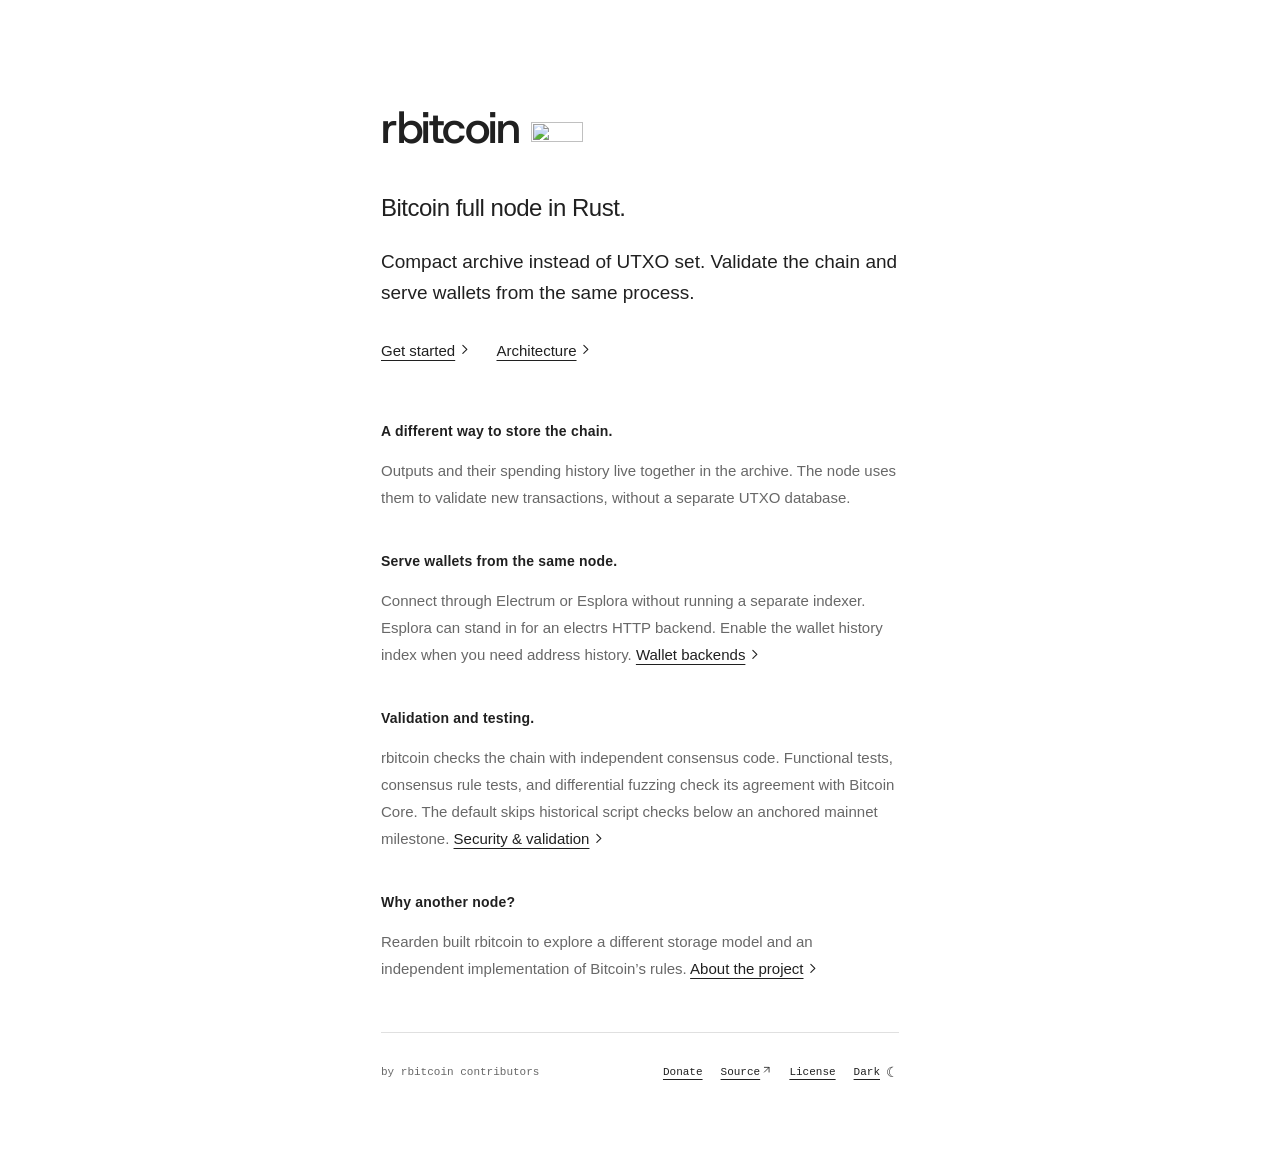
==== commit ea4e2b4d: "Update the site for the 0.8 line. Match schema migration, the anchored milestone, electrs HTTP, RPC " ====
--- a/public/index.html
+++ b/public/index.html
@@ -102,8 +102,9 @@
         <section id="wallets">
           <h2>Serve wallets from the same node.</h2>
           <p class="small">
-            Connect through Electrum or Esplora without running a separate indexer. Enable the
-            wallet history index when you need it.
+            Connect through Electrum or Esplora without running a separate indexer. Esplora can
+            stand in for an electrs HTTP backend. Enable the wallet history index when you need
+            address history.
             <a href="wallets/index.html"
               >Wallet backends<svg
                 aria-hidden="true"
@@ -128,7 +129,7 @@
           <p class="small">
             rbitcoin checks the chain with independent consensus code. Functional tests, consensus
             rule tests, and differential fuzzing check its agreement with Bitcoin Core. The default
-            skips historical script checks below a milestone.
+            skips historical script checks below an anchored mainnet milestone.
             <a href="security/index.html"
               >Security &amp; validation<svg
                 aria-hidden="true"
--- a/public/assets/site.css
+++ b/public/assets/site.css
@@ -164,8 +164,7 @@
     break-inside: avoid;
   }
 
-  a[href^='https://github.com']
-  {
+  a[href^="https://github.com"] {
     text-decoration: underline;
   }
 
@@ -1081,13 +1080,51 @@
     gap: 24px;
   }
 }
-.build-option {
+.build-option,
+.coverage-summary {
   margin-top: 28px;
   border-top: 1px solid var(--rule);
   padding-top: 18px;
 }
-.build-option summary {
+.build-option summary,
+.coverage-summary summary {
   cursor: pointer;
+}
+.coverage-meta {
+  margin: 12px 0 0;
+  color: var(--muted);
+  font-size: 15px;
+}
+.chapter ul.coverage-crates {
+  list-style: none;
+  margin: 18px 0 0;
+  padding: 0;
+}
+.coverage-crates li {
+  display: flex;
+  flex-wrap: wrap;
+  justify-content: space-between;
+  align-items: baseline;
+  gap: 4px 16px;
+  border-top: 1px solid var(--rule);
+  padding: 7px 0;
+  font: 14px/1.4 var(--mono);
+}
+.coverage-crates li:last-child {
+  border-bottom: 1px solid var(--rule);
+}
+.coverage-figures {
+  display: flex;
+  gap: 16px;
+  font-variant-numeric: tabular-nums;
+  white-space: nowrap;
+}
+.coverage-hit {
+  color: var(--muted);
+}
+.coverage-summary[hidden],
+.coverage-crates[hidden] {
+  display: none !important;
 }
 .build-option > p {
   margin-top: 18px;
@@ -1232,13 +1269,16 @@
   .chapter h2 {
     text-wrap: balance;
   }
-  .chapter ul:not(.download-files),
+  .chapter ul:not(.download-files):not(.coverage-crates),
   .chapter ol {
     margin: 20px 0;
     padding-left: 22px;
   }
   .chapter li + li {
     margin-top: 10px;
+  }
+  .chapter .coverage-crates li + li {
+    margin-top: 0;
   }
   .chapter .download-files li + li {
     margin-top: 0;
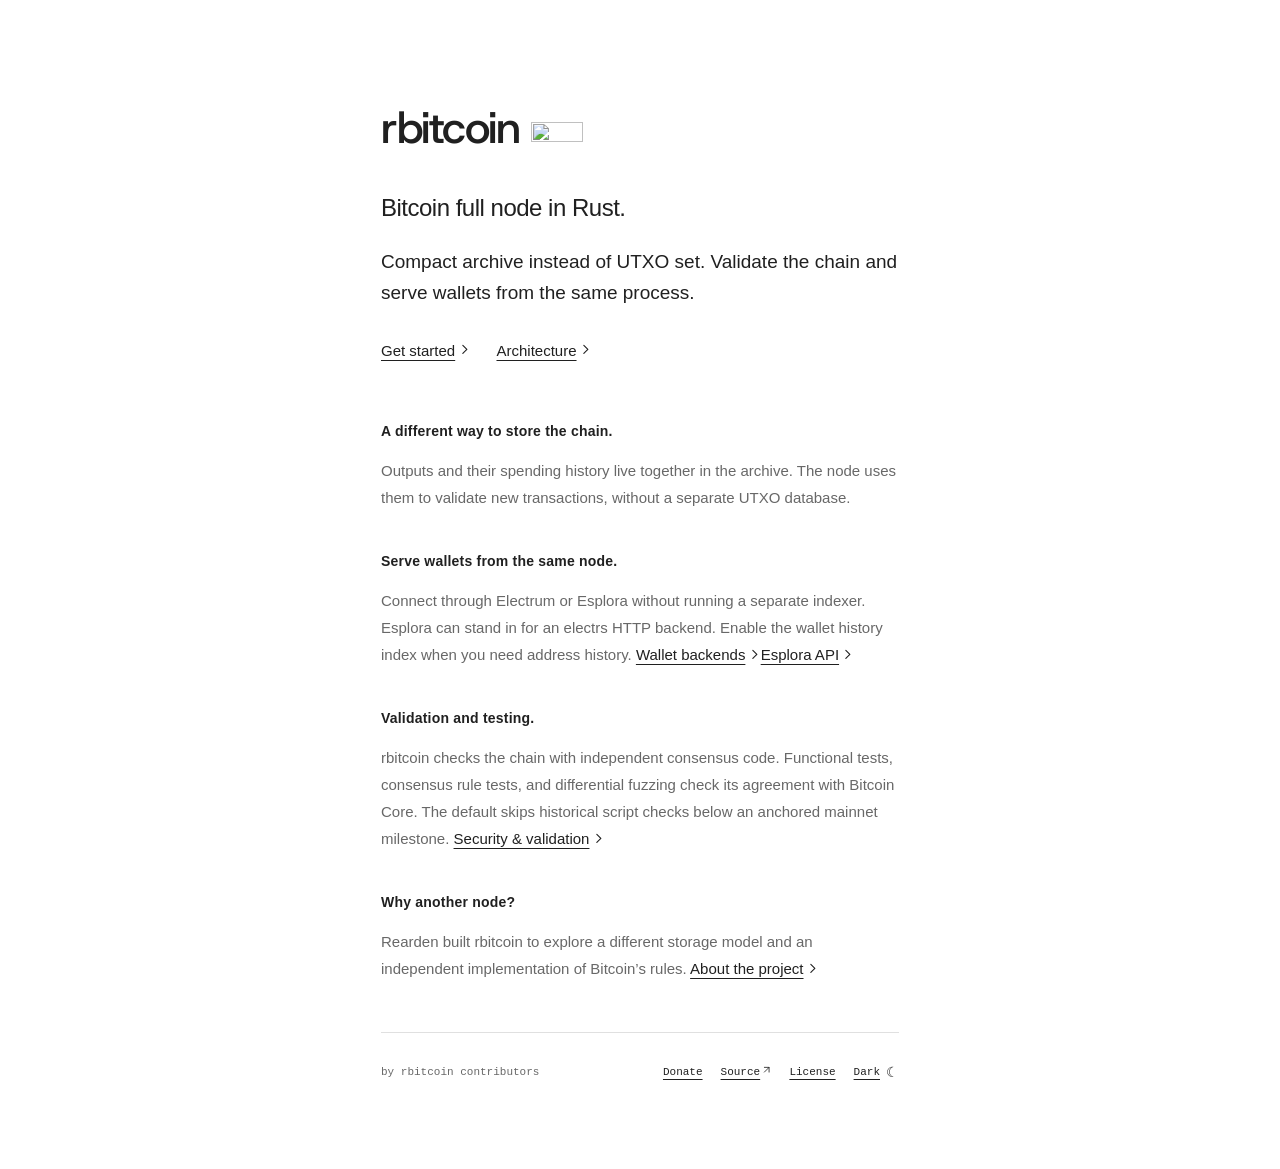
==== commit fc9d1f24: "Add a wider Esplora API page stamped with the node version. The page renders the OpenAPI description" ====
--- a/public/index.html
+++ b/public/index.html
@@ -11,7 +11,7 @@
     <meta content="#ffffff" name="theme-color" />
     <link href="assets/img/favicon.svg" rel="icon" type="image/svg+xml" />
     <script src="assets/theme.js?v=text-toggle"></script>
-    <link href="assets/site.css?v=original-brand" rel="stylesheet" />
+    <link href="assets/site.css?v=esplora-api" rel="stylesheet" />
     <link href="https://rbitcoin.org/" rel="canonical" />
     <link href="site.webmanifest" rel="manifest" />
     <link href="assets/img/apple-touch-icon.png" rel="apple-touch-icon" />
@@ -120,6 +120,22 @@
                 width="12"
                 xmlns="http://www.w3.org/2000/svg"
               >
+                <path d="m6 3 5 5-5 5"></path></svg></a
+            ><a href="esplora/index.html"
+              >Esplora API<svg
+                aria-hidden="true"
+                class="link-icon"
+                fill="none"
+                focusable="false"
+                height="12"
+                stroke="currentColor"
+                stroke-linecap="round"
+                stroke-linejoin="round"
+                stroke-width="1.4"
+                viewBox="0 0 16 16"
+                width="12"
+                xmlns="http://www.w3.org/2000/svg"
+              >
                 <path d="m6 3 5 5-5 5"></path></svg
             ></a>
           </p>
--- a/public/assets/site.css
+++ b/public/assets/site.css
@@ -164,7 +164,8 @@
     break-inside: avoid;
   }
 
-  a[href^="https://github.com"] {
+  a[href^="https://github.com"]
+  {
     text-decoration: underline;
   }
 
@@ -499,6 +500,23 @@
   letter-spacing: -0.3px;
 }
 
+.chapter h3 {
+  font-size: 16px;
+  line-height: 1.45;
+  font-weight: 500;
+  margin: 32px 0 12px;
+  letter-spacing: -0.2px;
+}
+
+.api-method {
+  font-family: var(--mono);
+  font-size: 12px;
+  font-weight: 400;
+  letter-spacing: 0.04em;
+  color: var(--muted);
+  margin-right: 8px;
+}
+
 .chapter-contents {
   display: flex;
   flex-wrap: wrap;
@@ -588,6 +606,10 @@
 
 .chapter th:first-child {
   width: 34%;
+}
+
+.chapter table.api-rows th:first-child {
+  width: 18%;
 }
 
 .chapter-next {
@@ -1262,11 +1284,20 @@
     font-size: 11px;
     gap: 16px;
   }
+  /* Route tables need more than the reading measure. */
+  .essential-site.reading-page.api-page .chapter {
+    max-width: none;
+  }
+  .essential-site.reading-page.api-page .chapter-grid,
+  .essential-site.reading-page.api-page > .site-colophon {
+    max-width: 1040px;
+  }
   .reading-page > .site-colophon nav {
     gap: 16px;
   }
   .chapter h1,
-  .chapter h2 {
+  .chapter h2,
+  .chapter h3 {
     text-wrap: balance;
   }
   .chapter ul:not(.download-files):not(.coverage-crates),
